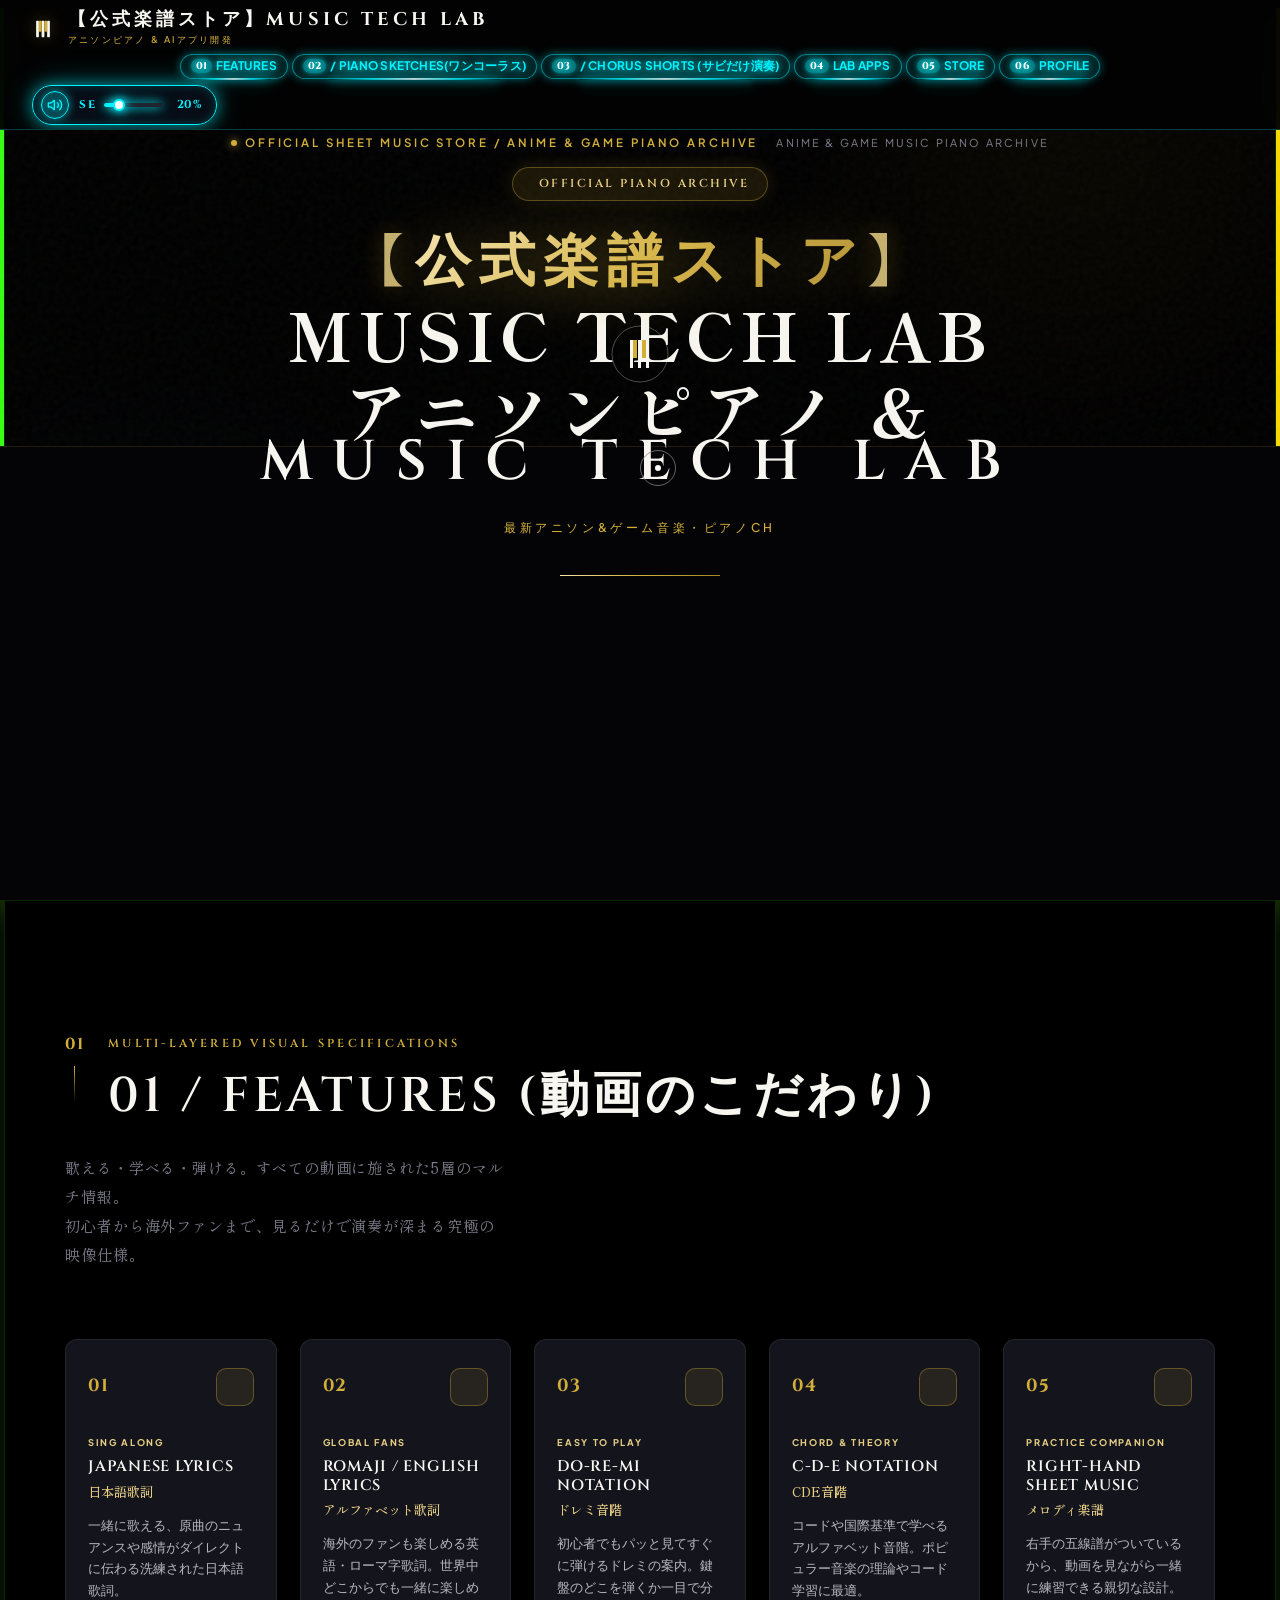
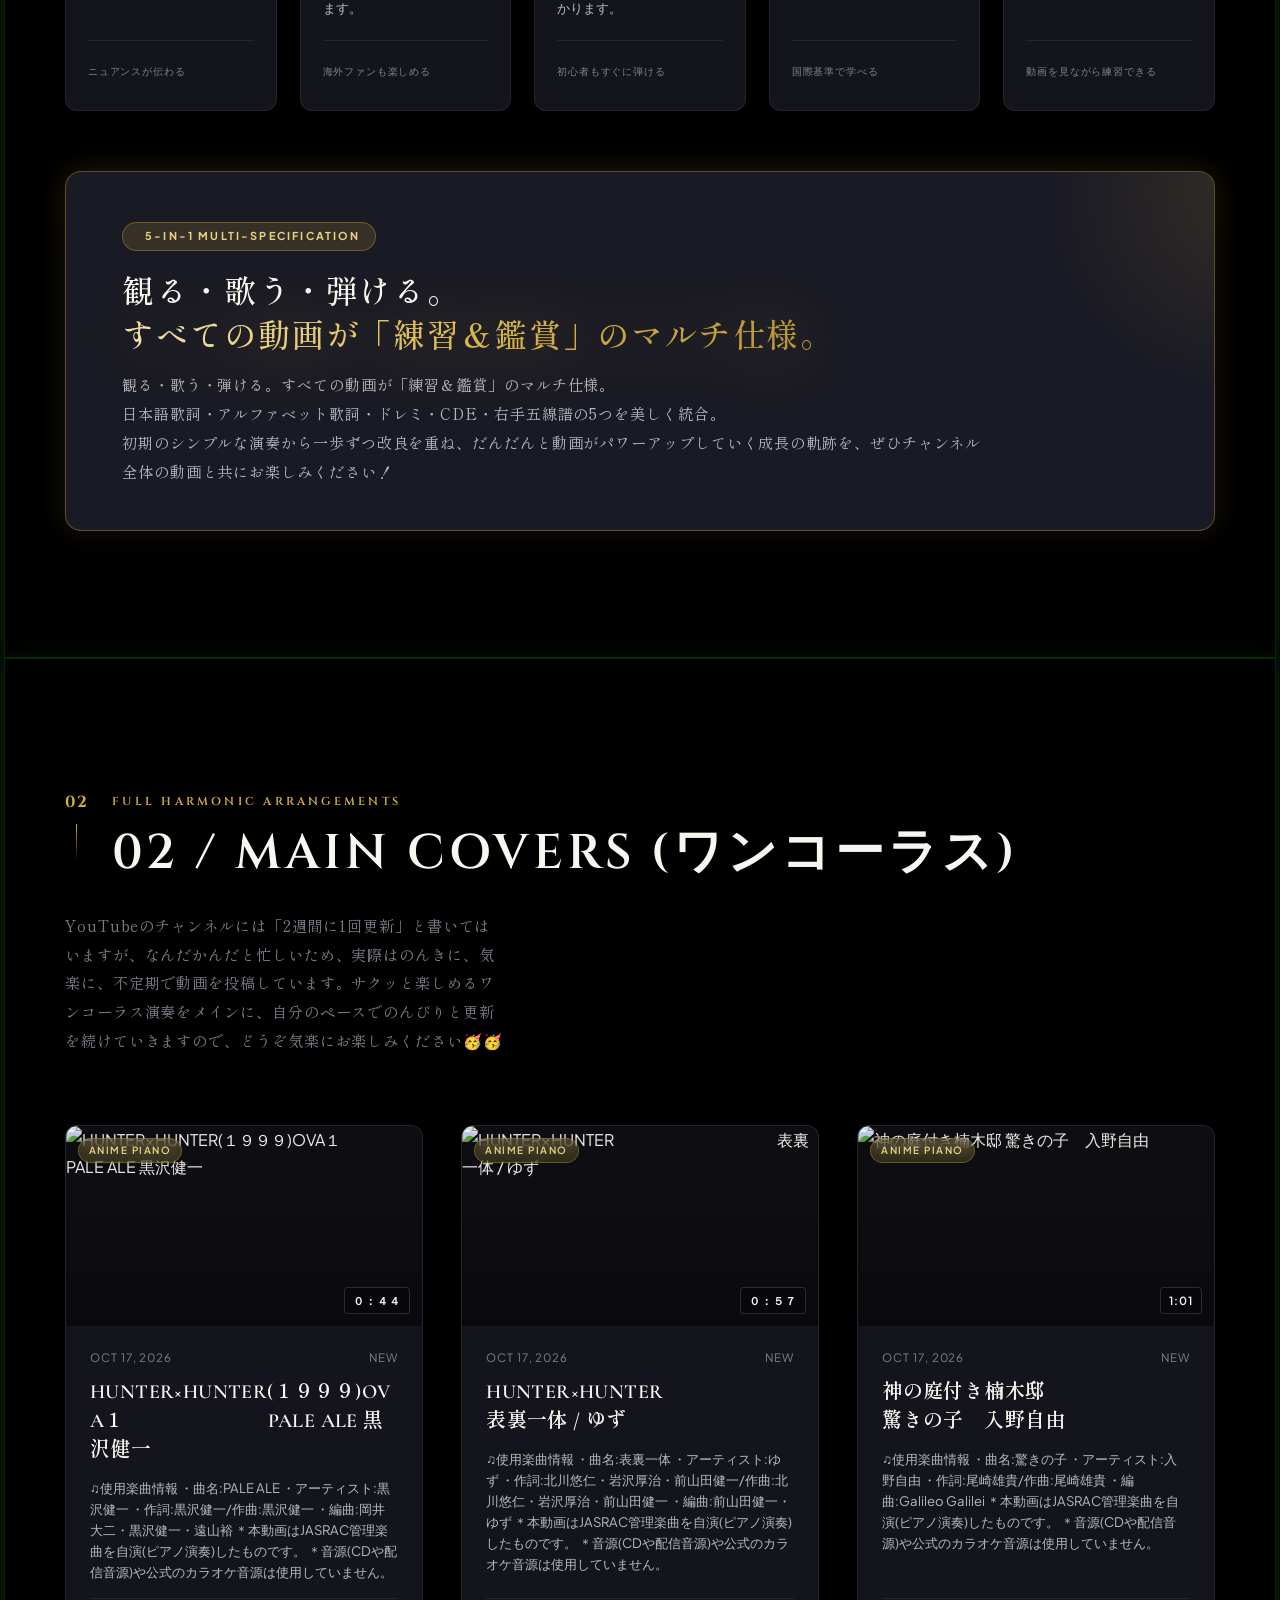
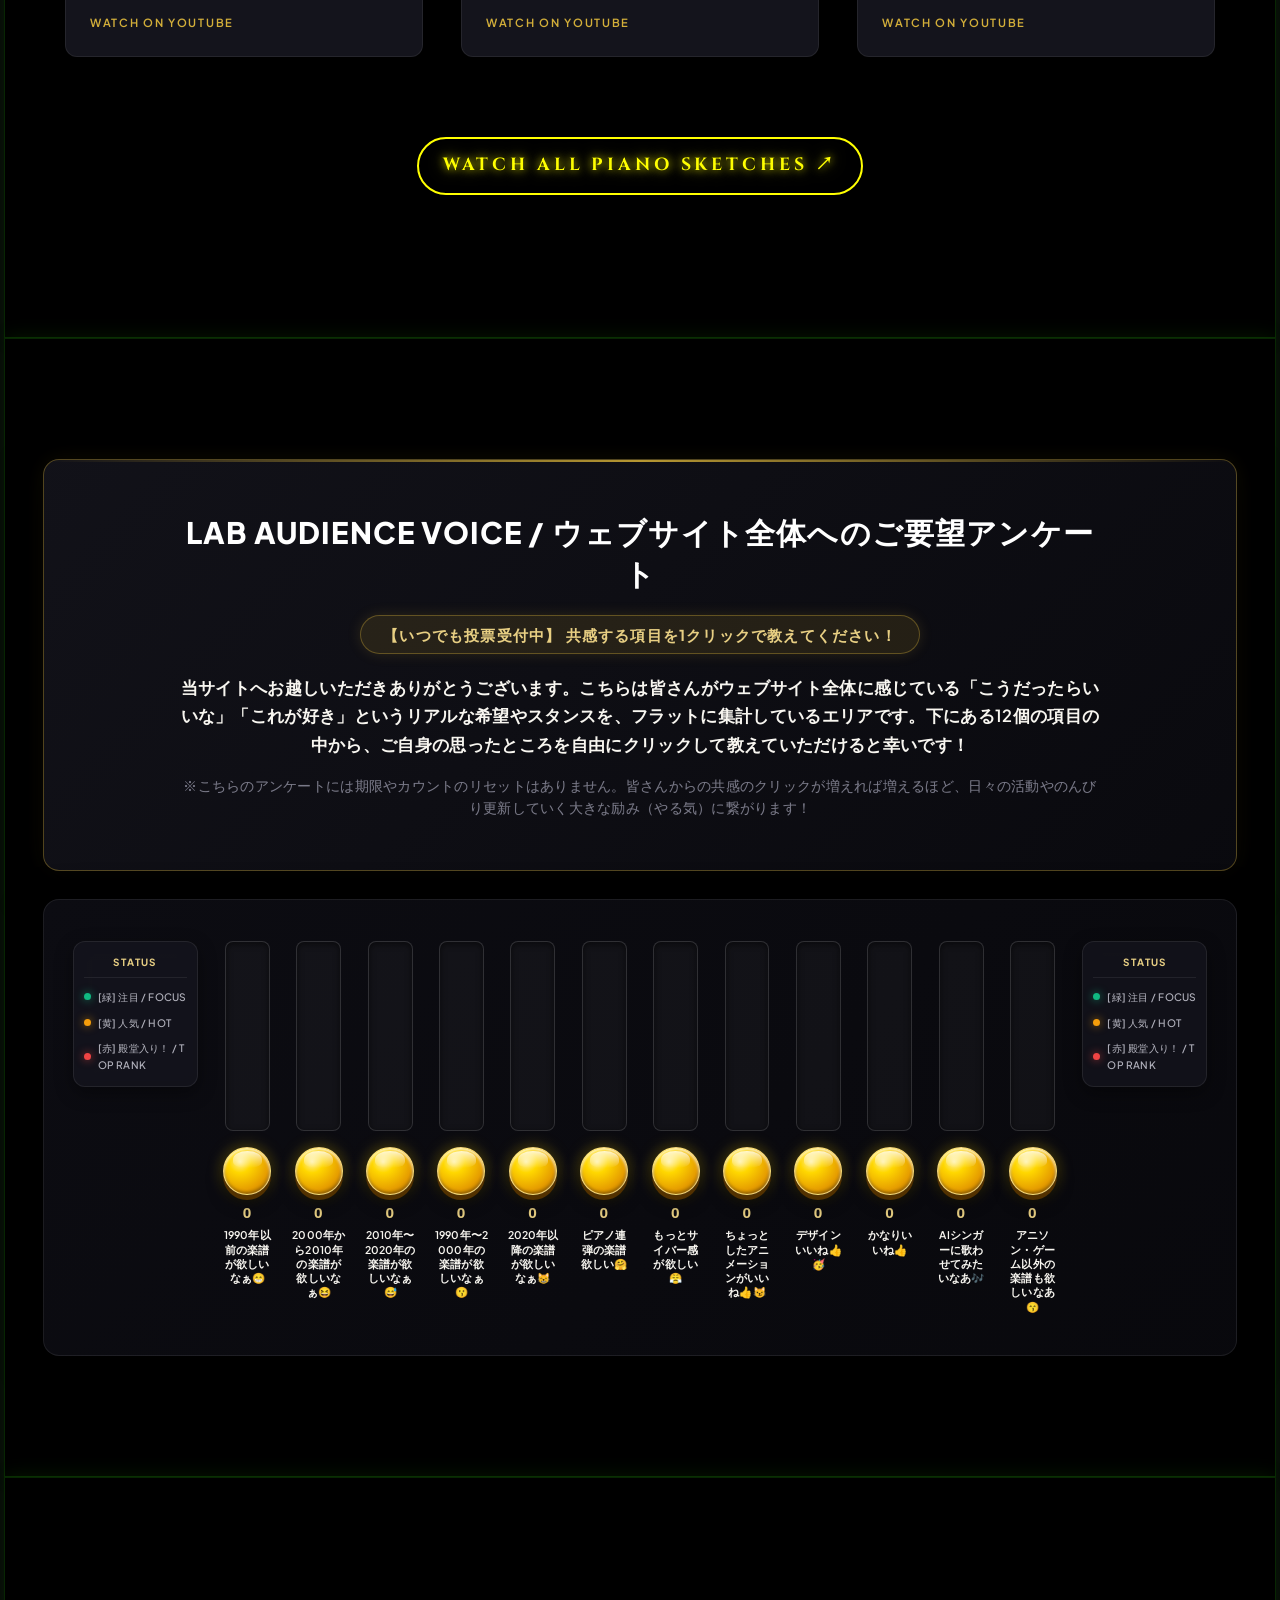
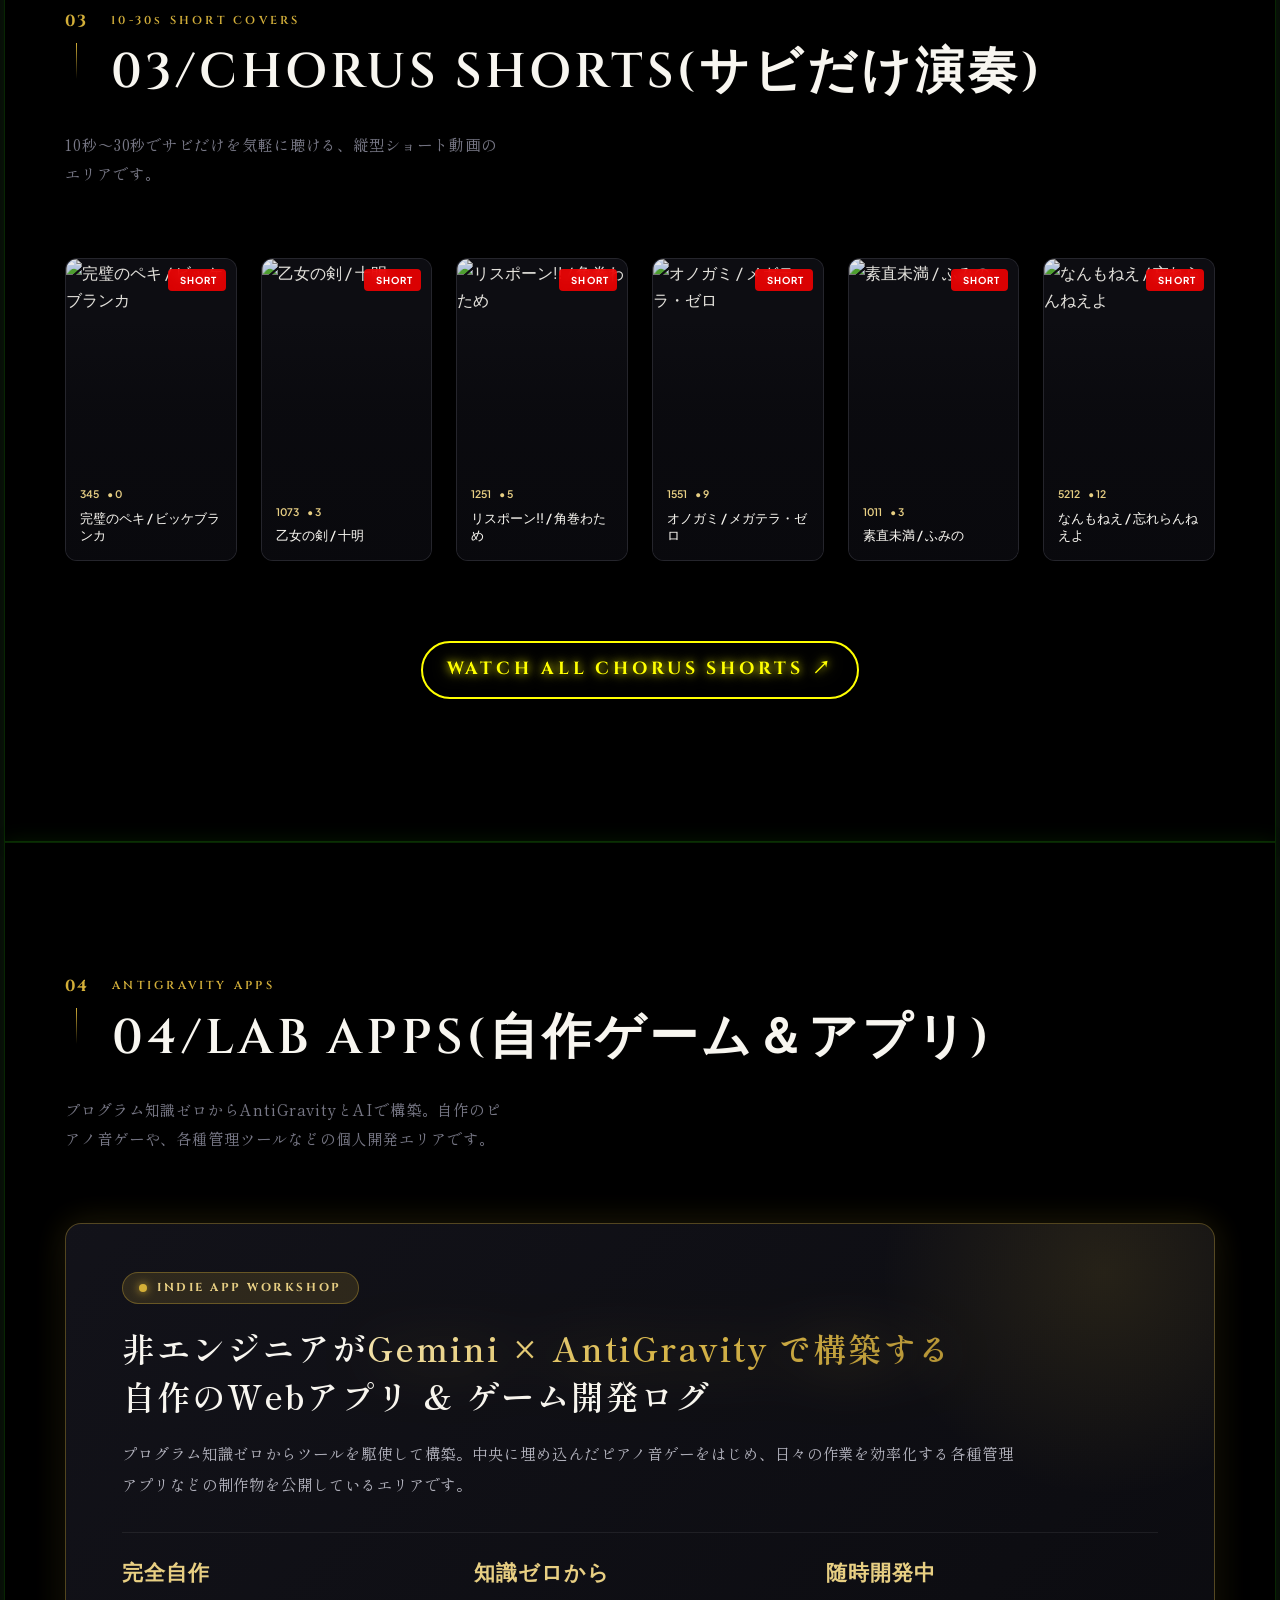
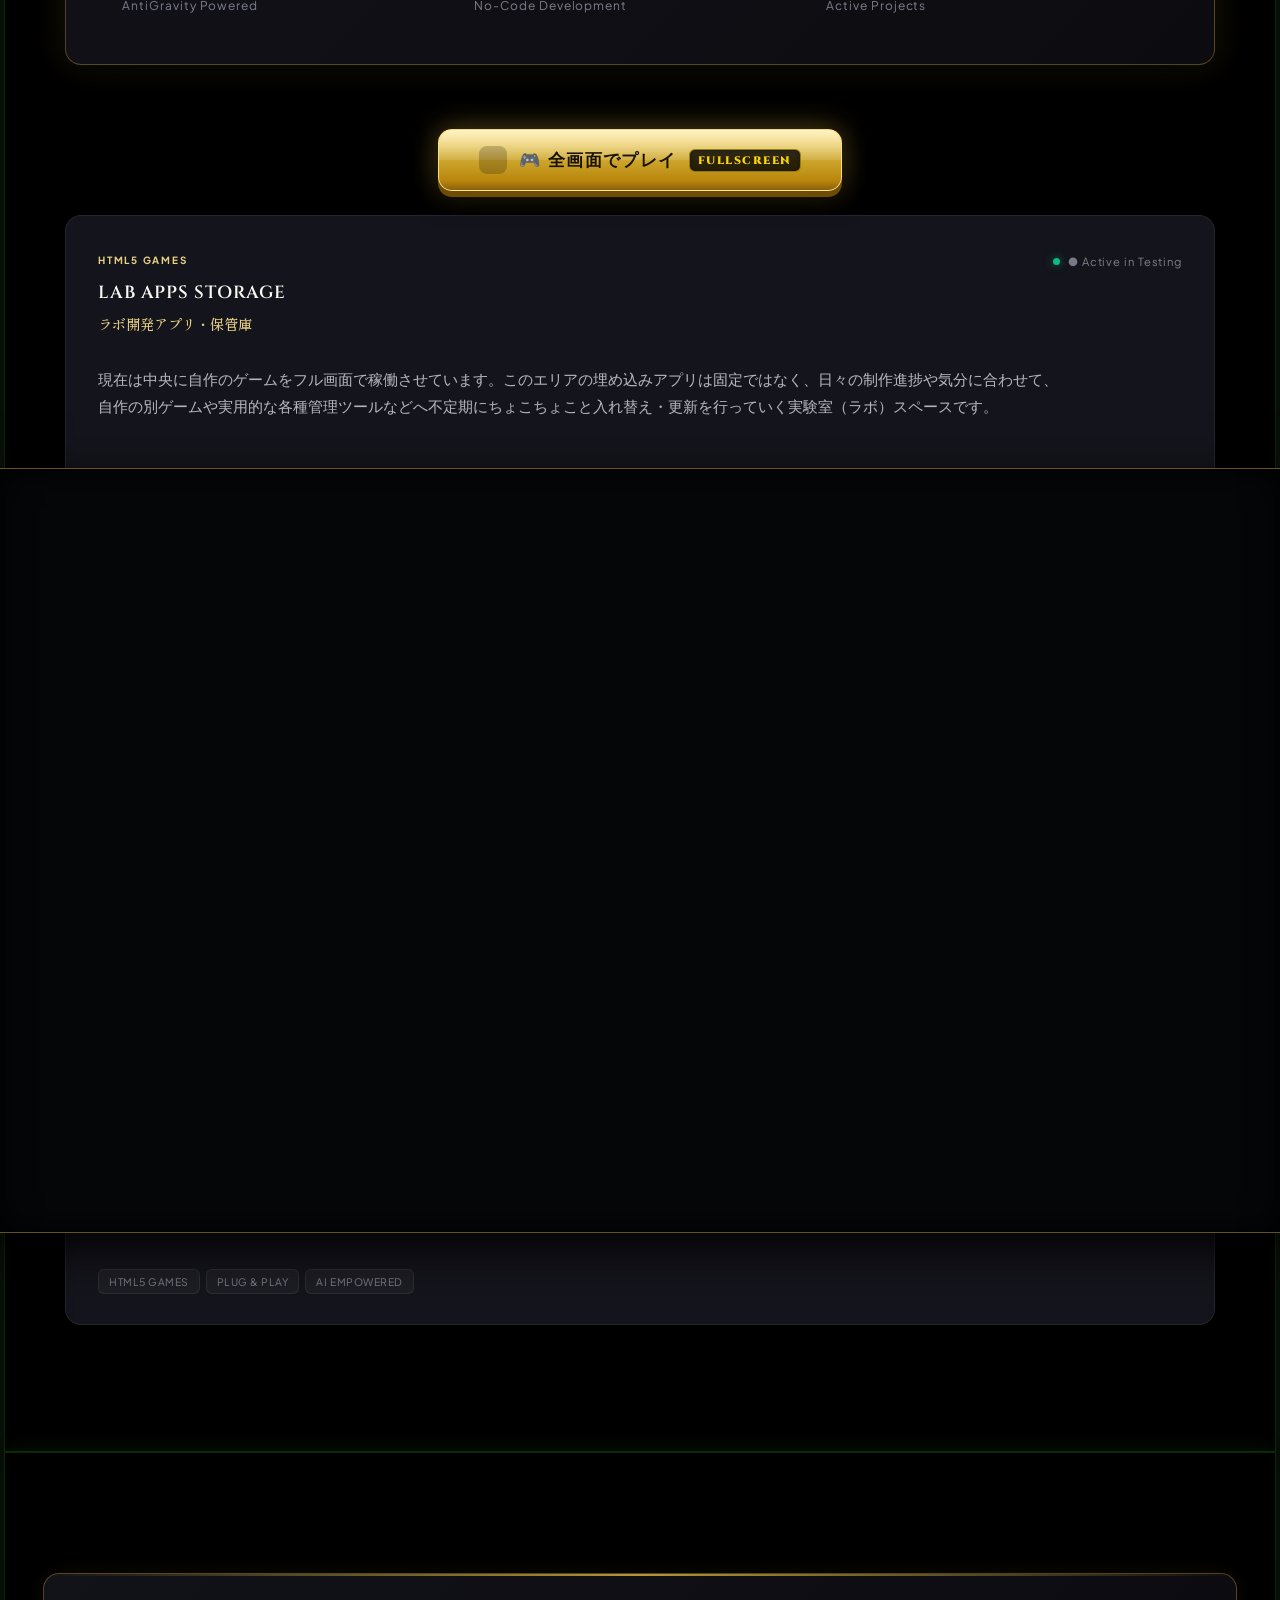
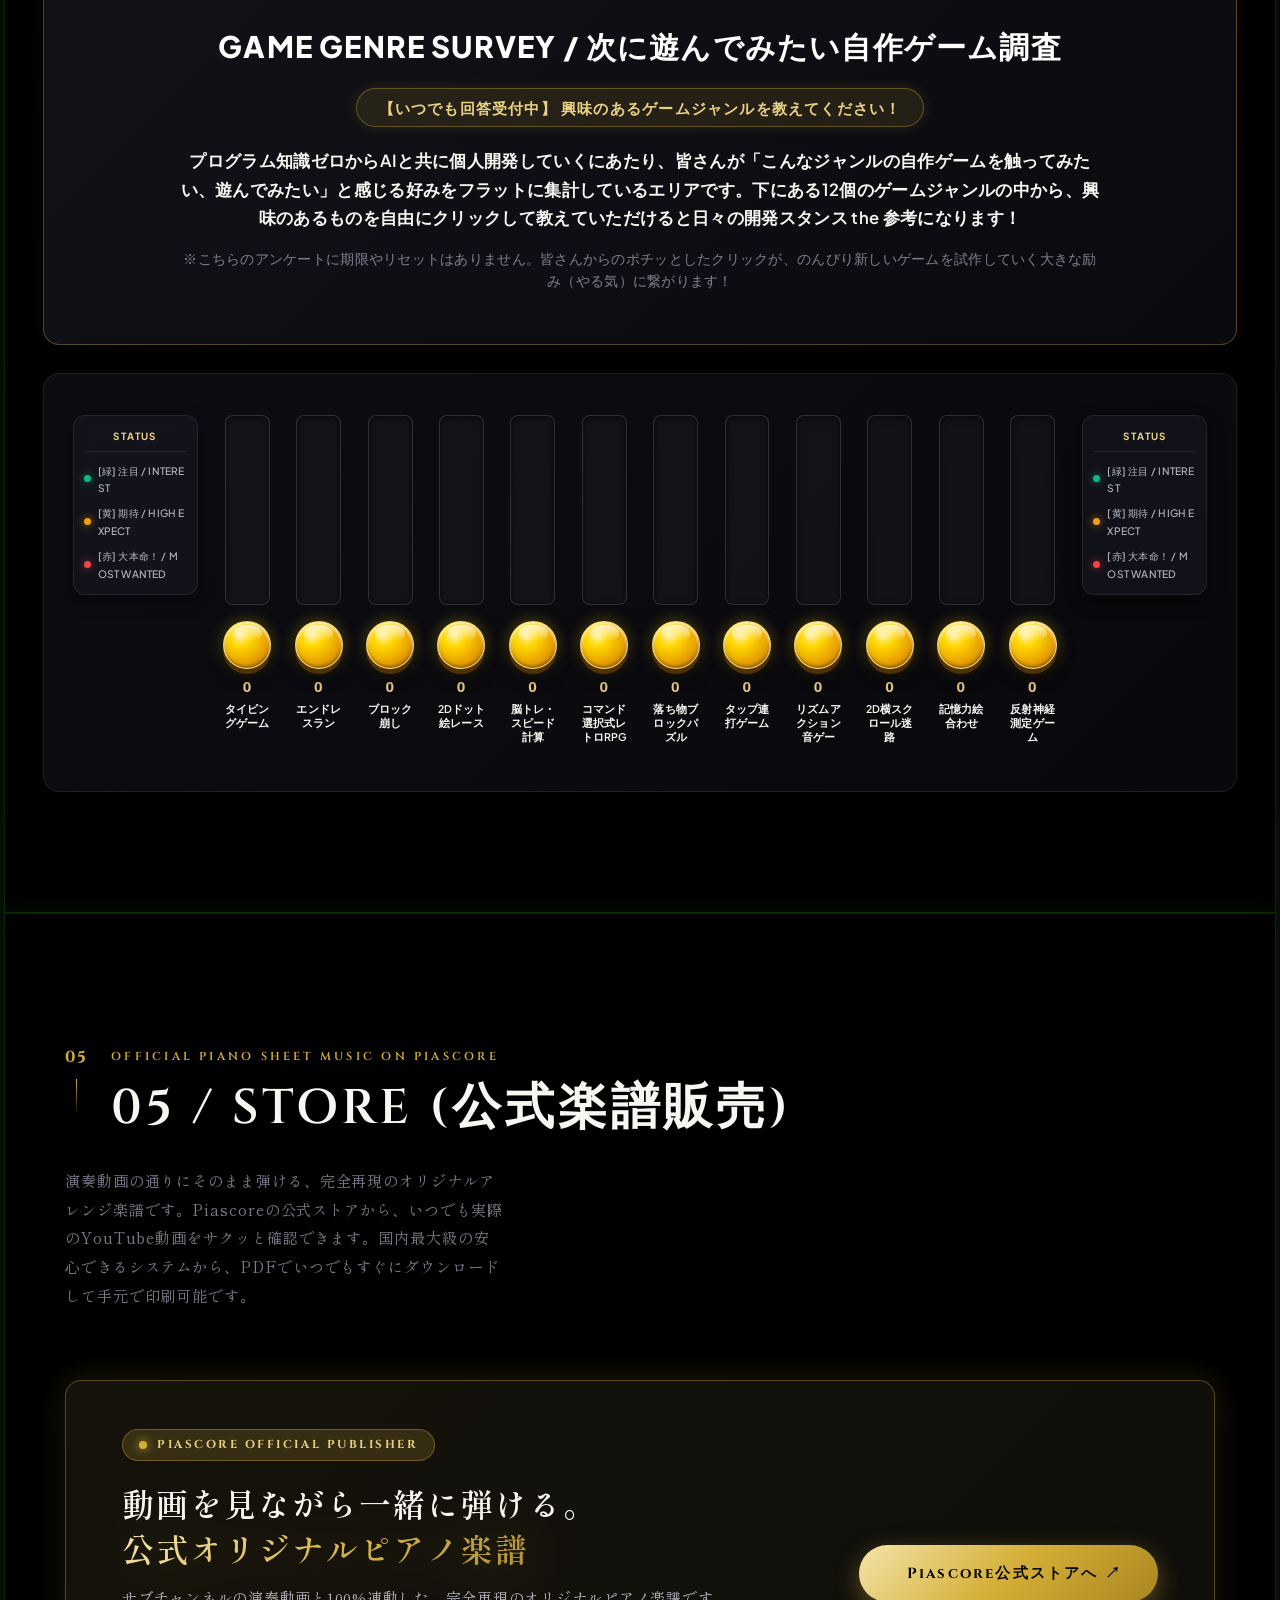
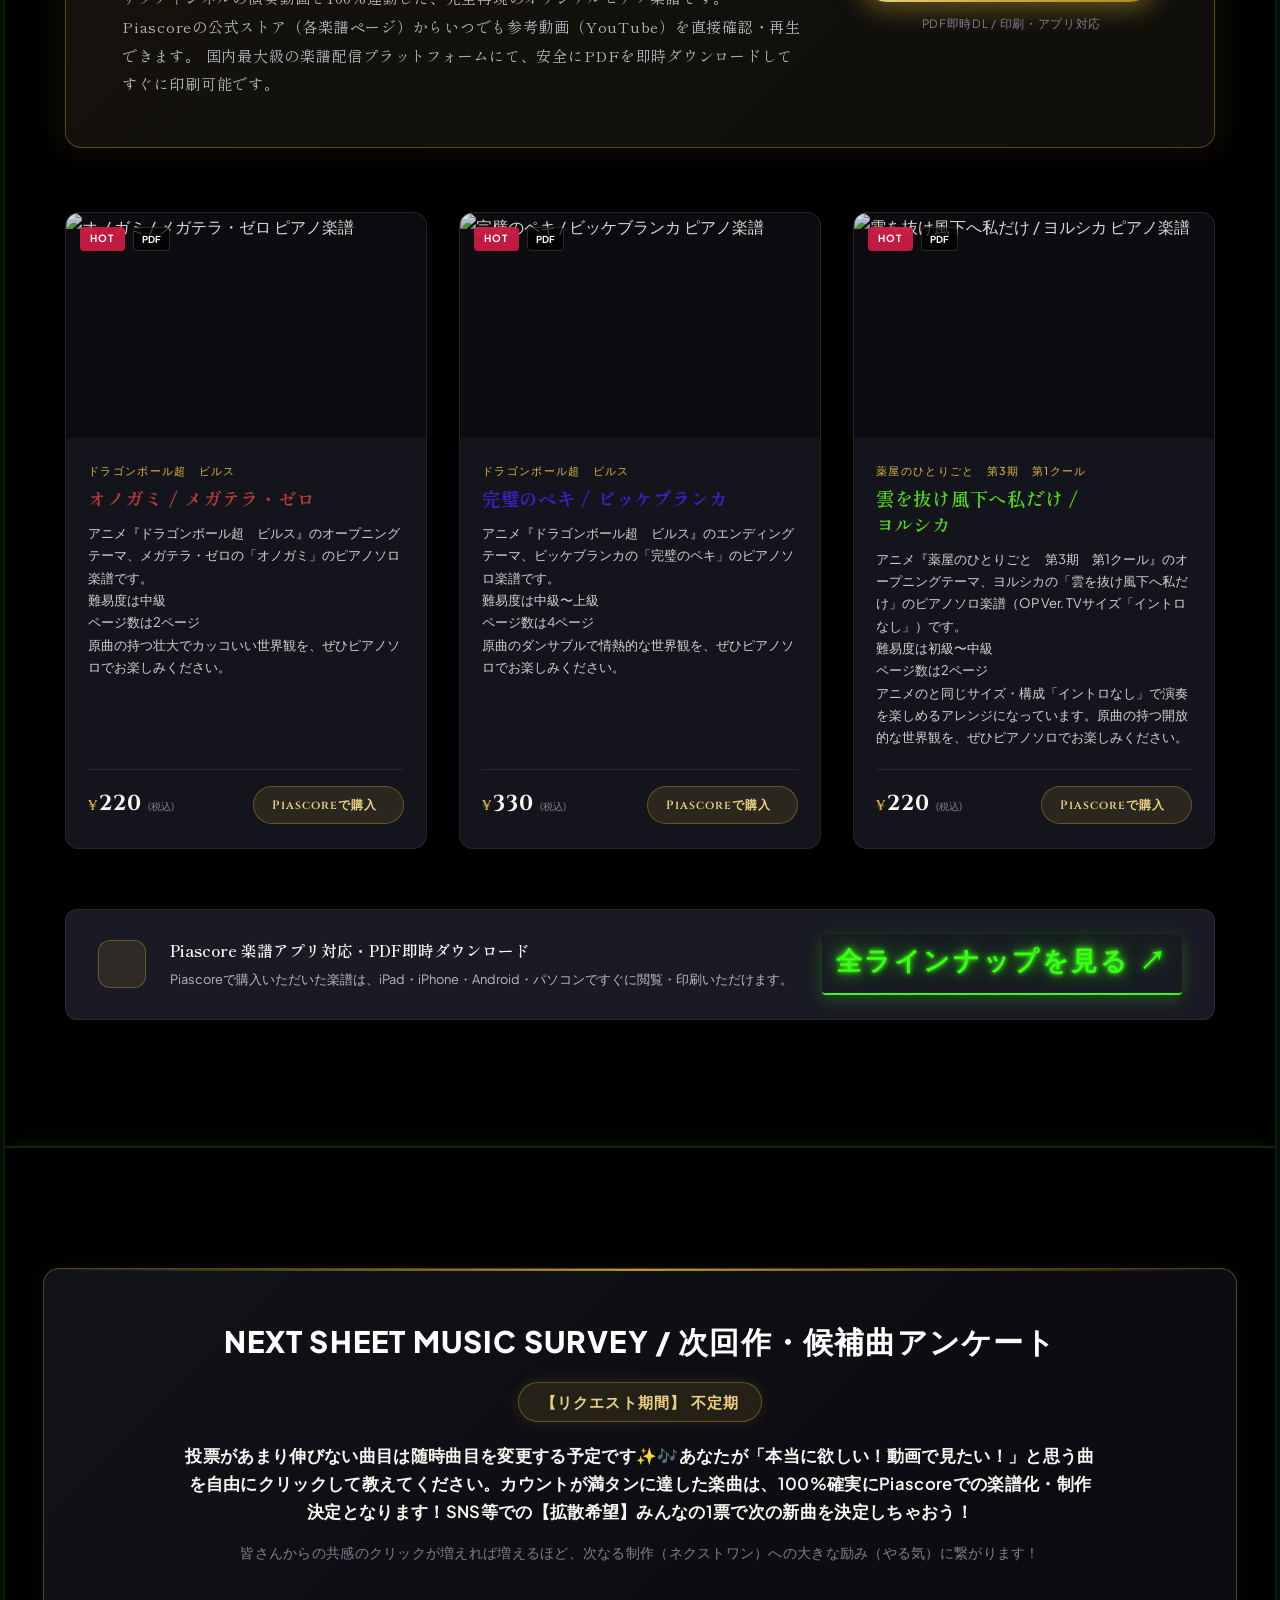
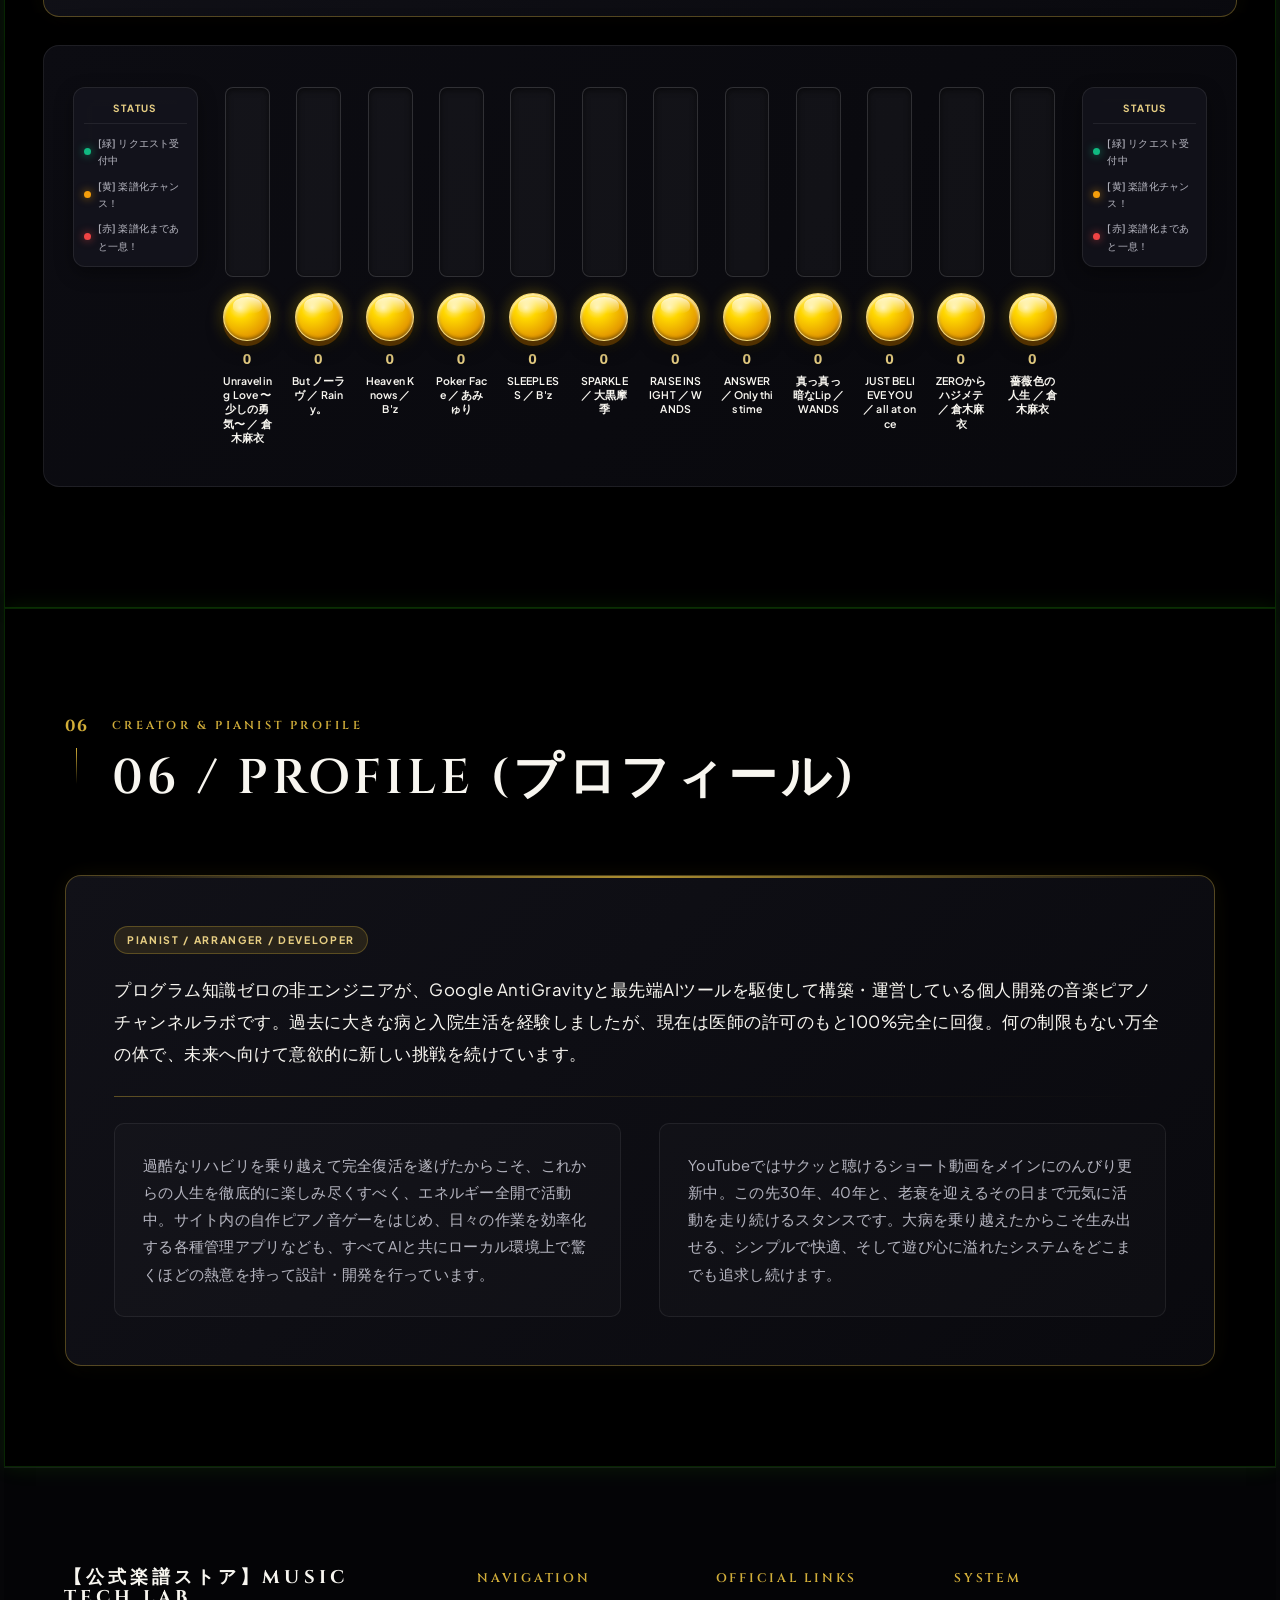
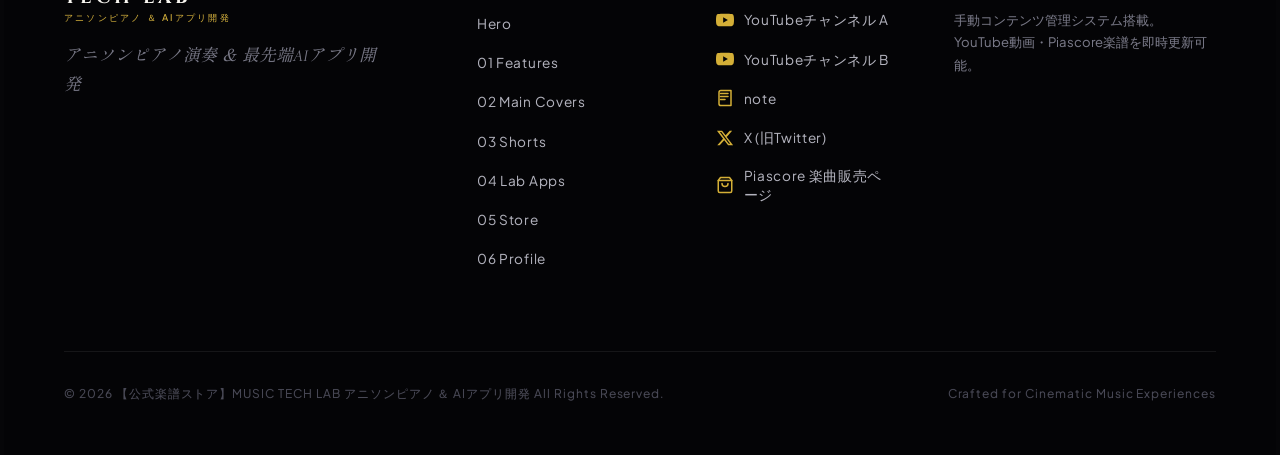
==== admin.html @ 822d2e7e "Deploy Music Tech Lab to GitHub Pages" ====
<!DOCTYPE html>
<html lang="ja">
<head>
  <meta charset="UTF-8">
  <meta name="viewport" content="width=device-width, initial-scale=1.0">
  <title>MUSIC TECH LAB - 管理コントロールパネル (ADMIN)</title>
  <script>
    (function() {
      try {
        var proto = window.location.protocol;
        var hn = (window.location.hostname || '').toLowerCase();
        var isLocalWinPC = (
          proto === 'file:' ||
          hn === 'localhost' ||
          hn === '127.0.0.1' ||
          hn === '::1' ||
          hn === '[::1]' ||
          hn === ''
        );
        if (!isLocalWinPC) {
          document.documentElement.innerHTML = '';
          window.location.replace('./index.html');
        }
      } catch (e) {}
    })();
  </script>
  <link rel="preconnect" href="https://fonts.googleapis.com">
  <link rel="preconnect" href="https://fonts.gstatic.com" crossorigin>
  <link href="https://fonts.googleapis.com/css2?family=Cinzel:wght@500;600;700&family=Plus+Jakarta+Sans:wght@400;500;600;700&family=Shippori+Mincho:wght@500;700&display=swap" rel="stylesheet">
  <script src="https://unpkg.com/lucide@latest"></script>
  <style>
    :root {
      --bg-deep: #060608;
      --bg-surface: #0e0e14;
      --bg-card: #14141e;
      --bg-card-hover: #1a1a28;
      --gold-primary: #d4af37;
      --gold-light: #f5e3a9;
      --gold-glow: rgba(212, 175, 55, 0.25);
      --gold-gradient: linear-gradient(135deg, #f5e3a9 0%, #d4af37 50%, #aa8620 100%);
      --text-ivory: #f8f6f0;
      --text-subtle: #a6a6b8;
      --text-muted: #6e6e80;
      --border-subtle: rgba(255, 255, 255, 0.08);
      --border-gold: rgba(212, 175, 55, 0.35);
      --font-serif: 'Cinzel', serif;
      --font-sans: 'Plus Jakarta Sans', sans-serif;
      --font-mincho: 'Shippori Mincho', serif;
    }

    * { box-sizing: border-box; margin: 0; padding: 0; }

    body {
      background-color: var(--bg-deep);
      color: var(--text-ivory);
      font-family: var(--font-sans);
      min-height: 100vh;
      line-height: 1.6;
      background-image: 
        radial-gradient(circle at 10% 10%, rgba(212, 175, 55, 0.05) 0%, transparent 40%),
        radial-gradient(circle at 90% 90%, rgba(30, 41, 59, 0.2) 0%, transparent 50%);
    }

    /* --------------------------------------------------------------------------
       AUTH SCREEN (PASSWORD GATE)
       -------------------------------------------------------------------------- */
    .auth-overlay {
      position: fixed;
      inset: 0;
      background: rgba(6, 6, 8, 0.96);
      backdrop-filter: blur(25px);
      display: flex;
      align-items: center;
      justify-content: center;
      z-index: 99999;
      padding: 20px;
      transition: opacity 0.4s ease, visibility 0.4s ease;
    }

    .auth-overlay.is-hidden {
      opacity: 0;
      visibility: hidden;
      pointer-events: none;
    }

    .auth-card {
      width: 100%;
      max-width: 440px;
      background: var(--bg-surface);
      border: 1px solid var(--border-gold);
      border-radius: 16px;
      padding: 40px 32px;
      text-align: center;
      box-shadow: 0 20px 50px rgba(0, 0, 0, 0.8), 0 0 30px var(--gold-glow);
    }

    .auth-monogram {
      width: 56px;
      height: 56px;
      margin: 0 auto 20px;
      border-radius: 50%;
      background: rgba(212, 175, 55, 0.12);
      border: 1px solid var(--border-gold);
      display: flex;
      align-items: center;
      justify-content: center;
      color: var(--gold-light);
    }

    .auth-title {
      font-family: var(--font-serif);
      font-size: 1.3rem;
      letter-spacing: 0.12em;
      color: var(--gold-light);
      margin-bottom: 6px;
    }

    .auth-subtitle {
      font-size: 0.8rem;
      color: var(--text-muted);
      margin-bottom: 28px;
    }

    .auth-form {
      display: flex;
      flex-direction: column;
      gap: 16px;
    }

    .auth-input-group {
      position: relative;
    }

    .auth-input {
      width: 100%;
      padding: 14px 18px;
      background: rgba(255, 255, 255, 0.04);
      border: 1px solid var(--border-subtle);
      border-radius: 10px;
      color: var(--text-ivory);
      font-size: 1rem;
      text-align: center;
      letter-spacing: 0.25em;
      outline: none;
      transition: border-color 0.3s ease, box-shadow 0.3s ease;
    }

    .auth-input:focus {
      border-color: var(--gold-primary);
      box-shadow: 0 0 15px var(--gold-glow);
    }

    .auth-btn {
      padding: 14px;
      background: var(--gold-gradient);
      border: none;
      border-radius: 10px;
      color: #060608;
      font-family: var(--font-serif);
      font-size: 0.9rem;
      font-weight: 700;
      letter-spacing: 0.15em;
      cursor: pointer;
      transition: transform 0.2s ease, box-shadow 0.2s ease;
    }

    .auth-btn:hover {
      transform: translateY(-2px);
      box-shadow: 0 8px 24px rgba(212, 175, 55, 0.4);
    }

    .auth-hint {
      font-size: 0.75rem;
      color: var(--gold-primary);
      opacity: 0.8;
      margin-top: 14px;
    }

    .auth-error {
      font-size: 0.8rem;
      color: #ff5e5e;
      margin-top: 8px;
      display: none;
    }

    /* --------------------------------------------------------------------------
       ADMIN DASHBOARD LAYOUT
       -------------------------------------------------------------------------- */
    .admin-container {
      max-width: 1200px;
      margin: 0 auto;
      padding: 32px 24px 140px;
    }

    .admin-header {
      display: flex;
      justify-content: space-between;
      align-items: center;
      padding-bottom: 24px;
      margin-bottom: 32px;
      border-bottom: 1px solid var(--border-subtle);
      flex-wrap: wrap;
      gap: 16px;
    }

    .brand-wrap {
      display: flex;
      align-items: center;
      gap: 14px;
    }

    .brand-icon {
      width: 44px;
      height: 44px;
      border-radius: 10px;
      background: rgba(212, 175, 55, 0.12);
      border: 1px solid var(--border-gold);
      display: flex;
      align-items: center;
      justify-content: center;
      color: var(--gold-light);
    }

    .brand-title {
      font-family: var(--font-serif);
      font-size: 1.25rem;
      color: var(--gold-light);
      letter-spacing: 0.1em;
    }

    .brand-tag {
      font-size: 0.72rem;
      color: var(--text-muted);
      letter-spacing: 0.15em;
    }

    .header-btns {
      display: flex;
      align-items: center;
      gap: 12px;
    }

    .btn-secondary {
      display: inline-flex;
      align-items: center;
      gap: 8px;
      padding: 10px 18px;
      border-radius: 8px;
      background: rgba(255, 255, 255, 0.05);
      border: 1px solid var(--border-subtle);
      color: var(--text-ivory);
      font-size: 0.82rem;
      text-decoration: none;
      cursor: pointer;
      transition: all 0.2s ease;
    }

    .btn-secondary:hover {
      background: rgba(255, 255, 255, 0.1);
      border-color: var(--border-gold);
    }

    /* Tabs */
    .admin-tabs {
      display: flex;
      gap: 12px;
      margin-bottom: 28px;
      border-bottom: 1px solid var(--border-subtle);
      padding-bottom: 12px;
      overflow-x: auto;
    }

    .tab-btn {
      padding: 10px 20px;
      background: transparent;
      border: 1px solid transparent;
      border-radius: 8px;
      color: var(--text-subtle);
      font-size: 0.88rem;
      font-weight: 600;
      cursor: pointer;
      transition: all 0.2s ease;
      white-space: nowrap;
      display: flex;
      align-items: center;
      gap: 8px;
    }

    .tab-btn:hover {
      color: var(--text-ivory);
      background: rgba(255, 255, 255, 0.04);
    }

    .tab-btn.is-active {
      color: #060608;
      background: var(--gold-gradient);
      font-weight: 700;
    }

    /* Tab Panels */
    .tab-panel {
      display: none;
    }

    .tab-panel.is-active {
      display: block;
    }

    /* Section Boxes */
    .section-card {
      background: var(--bg-surface);
      border: 1px solid var(--border-subtle);
      border-radius: 14px;
      padding: 28px;
      margin-bottom: 24px;
    }

    .section-card-header {
      display: flex;
      justify-content: space-between;
      align-items: center;
      margin-bottom: 20px;
      padding-bottom: 14px;
      border-bottom: 1px solid rgba(255, 255, 255, 0.05);
      flex-wrap: wrap;
      gap: 12px;
    }

    .card-title-group {
      display: flex;
      align-items: center;
      gap: 10px;
    }

    .card-icon {
      color: var(--gold-primary);
    }

    .card-title {
      font-size: 1.1rem;
      color: var(--text-ivory);
      font-weight: 600;
    }

    .card-desc {
      font-size: 0.82rem;
      color: var(--text-muted);
      margin-top: 4px;
    }

    /* Add Form Box */
    .add-form-box {
      background: rgba(20, 20, 30, 0.6);
      border: 1px dashed var(--border-gold);
      border-radius: 12px;
      padding: 22px;
      margin-bottom: 28px;
    }

    .form-grid {
      display: grid;
      grid-template-columns: repeat(auto-fit, minmax(240px, 1fr));
      gap: 16px;
      margin-bottom: 16px;
    }

    .form-group {
      display: flex;
      flex-direction: column;
      gap: 6px;
    }

    .form-group.full-width {
      grid-column: 1 / -1;
    }

    .form-label {
      font-size: 0.78rem;
      color: var(--gold-primary);
      font-weight: 600;
      letter-spacing: 0.05em;
    }

    .form-input, .form-textarea {
      padding: 10px 14px;
      background: rgba(0, 0, 0, 0.4);
      border: 1px solid var(--border-subtle);
      border-radius: 8px;
      color: var(--text-ivory);
      font-family: inherit;
      font-size: 0.88rem;
      outline: none;
      transition: border-color 0.2s ease;
    }

    .form-input:focus, .form-textarea:focus {
      border-color: var(--gold-primary);
    }

    .btn-add {
      display: inline-flex;
      align-items: center;
      gap: 8px;
      padding: 10px 20px;
      background: rgba(212, 175, 55, 0.15);
      border: 1px solid var(--border-gold);
      border-radius: 8px;
      color: var(--gold-light);
      font-size: 0.85rem;
      font-weight: 600;
      cursor: pointer;
      transition: all 0.2s ease;
    }

    .btn-add:hover {
      background: var(--gold-gradient);
      color: #060608;
      border-color: transparent;
    }

    .form-actions {
      display: flex;
      align-items: center;
      gap: 12px;
      flex-wrap: wrap;
    }

    .insert-pos-box {
      display: inline-flex;
      align-items: center;
      gap: 6px;
      font-size: 0.85rem;
      color: var(--gold-light);
      background: rgba(212, 175, 55, 0.08);
      border: 1px solid var(--border-gold);
      padding: 7px 14px;
      border-radius: 8px;
    }

    .insert-pos-input {
      width: 60px;
      padding: 5px 6px;
      text-align: center;
      border-radius: 6px;
      background: rgba(0, 0, 0, 0.4);
      border: 1px solid var(--border-gold);
      color: var(--text-ivory);
      font-family: inherit;
      font-size: 0.88rem;
      font-weight: 700;
      outline: none;
      transition: border-color 0.2s ease;
    }

    .insert-pos-input:focus {
      border-color: var(--gold-primary);
      box-shadow: 0 0 8px var(--gold-glow);
    }

    /* List Items (Cards) */
    .items-list {
      display: flex;
      flex-direction: column;
      gap: 14px;
    }

    .item-row {
      display: flex;
      align-items: center;
      gap: 18px;
      padding: 16px 20px;
      background: var(--bg-card);
      border: 1px solid var(--border-subtle);
      border-radius: 10px;
      transition: all 0.2s ease;
    }

    .item-row:hover {
      border-color: rgba(212, 175, 55, 0.3);
      background: var(--bg-card-hover);
    }

    .item-thumb {
      width: 100px;
      height: 56px;
      border-radius: 6px;
      object-fit: cover;
      background: #000;
      flex-shrink: 0;
    }

    .item-thumb.shorts-thumb {
      width: 48px;
      height: 72px;
    }

    .item-info {
      flex: 1;
      min-width: 0;
    }

    .item-badge {
      display: inline-block;
      font-size: 0.65rem;
      padding: 2px 8px;
      border-radius: 4px;
      background: rgba(212, 175, 55, 0.15);
      color: var(--gold-light);
      margin-bottom: 4px;
    }

    .item-title {
      font-size: 0.95rem;
      font-weight: 600;
      color: var(--text-ivory);
      white-space: nowrap;
      overflow: hidden;
      text-overflow: ellipsis;
    }

    .item-meta {
      font-size: 0.75rem;
      color: var(--text-muted);
      margin-top: 2px;
      display: flex;
      gap: 12px;
    }

    .item-actions {
      display: flex;
      align-items: center;
      gap: 8px;
    }

    .btn-delete {
      width: 34px;
      height: 34px;
      border-radius: 6px;
      background: rgba(255, 80, 80, 0.1);
      border: 1px solid rgba(255, 80, 80, 0.2);
      color: #ff6b6b;
      display: flex;
      align-items: center;
      justify-content: center;
      cursor: pointer;
      transition: all 0.2s ease;
    }

    .btn-delete:hover {
      background: #ff4d4d;
      color: #fff;
    }

    /* --------------------------------------------------------------------------
       STICKY BOTTOM SAVE BAR
       -------------------------------------------------------------------------- */
    .save-bar {
      position: fixed;
      bottom: 0;
      left: 0;
      width: 100%;
      background: rgba(10, 10, 16, 0.92);
      backdrop-filter: blur(20px);
      -webkit-backdrop-filter: blur(20px);
      border-top: 1px solid var(--border-gold);
      padding: 16px 24px;
      display: flex;
      justify-content: space-between;
      align-items: center;
      z-index: 1000;
      box-shadow: 0 -10px 30px rgba(0, 0, 0, 0.7);
    }

    .save-bar-inner {
      max-width: 1200px;
      margin: 0 auto;
      width: 100%;
      display: flex;
      justify-content: space-between;
      align-items: center;
      flex-wrap: wrap;
      gap: 16px;
    }

    .save-status-text {
      font-size: 0.85rem;
      color: var(--text-subtle);
      display: flex;
      align-items: center;
      gap: 8px;
    }

    .status-dot {
      width: 8px;
      height: 8px;
      border-radius: 50%;
      background: #41c9b4;
      box-shadow: 0 0 8px #41c9b4;
    }

    .save-actions {
      display: flex;
      align-items: center;
      gap: 12px;
    }

    .btn-reset {
      padding: 12px 20px;
      background: rgba(255, 255, 255, 0.05);
      border: 1px solid var(--border-subtle);
      border-radius: 8px;
      color: var(--text-subtle);
      font-size: 0.85rem;
      cursor: pointer;
      transition: all 0.2s ease;
    }

    .btn-reset:hover {
      color: var(--text-ivory);
      border-color: rgba(255, 255, 255, 0.2);
    }

    .btn-save-main {
      display: inline-flex;
      align-items: center;
      gap: 10px;
      padding: 12px 32px;
      background: var(--gold-gradient);
      border: none;
      border-radius: 8px;
      color: #060608;
      font-family: var(--font-serif);
      font-size: 0.95rem;
      font-weight: 700;
      letter-spacing: 0.12em;
      cursor: pointer;
      box-shadow: 0 4px 20px rgba(212, 175, 55, 0.35);
      transition: all 0.2s ease;
    }

    .btn-save-main:hover {
      transform: translateY(-2px);
      box-shadow: 0 8px 30px rgba(212, 175, 55, 0.5);
    }

    /* Toast */
    .toast {
      position: fixed;
      top: 24px;
      right: 24px;
      background: #14141e;
      border: 1px solid var(--gold-primary);
      border-radius: 8px;
      padding: 14px 24px;
      color: var(--text-ivory);
      font-size: 0.88rem;
      box-shadow: 0 10px 30px rgba(0, 0, 0, 0.7);
      transform: translateY(-50px);
      opacity: 0;
      transition: all 0.3s ease;
      z-index: 100000;
      pointer-events: none;
      display: flex;
      align-items: center;
      gap: 10px;
    }

    .toast.is-active {
      transform: translateY(0);
      opacity: 1;
    }

    .toast-icon { color: var(--gold-primary); }

    /* --------------------------------------------------------------------------
       INLINE MAINTENANCE SWITCH (最下部バー・2つのボタンの間の隙間に横一列配置)
       -------------------------------------------------------------------------- */
    .save-actions {
      display: flex;
      align-items: center;
      gap: 14px;
      flex-wrap: wrap;
    }

    .maintenance-inline-toggle {
      display: inline-flex;
      align-items: center;
      gap: 10px;
      padding: 10px 18px;
      border-radius: 8px;
      background: rgba(212, 175, 55, 0.12);
      border: 1px solid var(--border-gold);
      color: var(--gold-light);
      font-family: inherit;
      font-size: 0.84rem;
      font-weight: 700;
      cursor: pointer;
      transition: all 0.22s ease;
      user-select: none;
      white-space: nowrap;
      box-shadow: 0 2px 12px rgba(0, 0, 0, 0.45);
    }

    .maintenance-inline-toggle:hover {
      background: rgba(212, 175, 55, 0.22);
      border-color: var(--gold-primary);
      transform: translateY(-1px);
    }

    .maintenance-inline-toggle.is-maintenance-on {
      background: linear-gradient(135deg, #ff5e5e 0%, #d63031 100%);
      border-color: #ff9494;
      color: #ffffff;
      box-shadow: 0 4px 18px rgba(255, 70, 70, 0.45);
    }

    .toggle-switch-track {
      width: 42px;
      height: 22px;
      background: rgba(255, 255, 255, 0.18);
      border-radius: 999px;
      position: relative;
      transition: background 0.25s ease;
      border: 1px solid rgba(255, 255, 255, 0.25);
      flex-shrink: 0;
    }

    .toggle-switch-thumb {
      width: 16px;
      height: 16px;
      background: var(--gold-light);
      border-radius: 50%;
      position: absolute;
      top: 2px;
      left: 3px;
      transition: transform 0.25s cubic-bezier(0.4, 0, 0.2, 1), background 0.25s ease;
      box-shadow: 0 2px 5px rgba(0, 0, 0, 0.5);
    }

    .maintenance-inline-toggle.is-maintenance-on .toggle-switch-track {
      background: rgba(0, 0, 0, 0.35);
      border-color: rgba(255, 255, 255, 0.55);
    }

    .maintenance-inline-toggle.is-maintenance-on .toggle-switch-thumb {
      transform: translateX(18px);
      background: #ffffff;
    }

    .maintenance-state-pill {
      display: inline-block;
      padding: 2px 8px;
      border-radius: 999px;
      font-size: 0.72rem;
      font-weight: 800;
      background: rgba(65, 201, 180, 0.18);
      color: #41c9b4;
      border: 1px solid rgba(65, 201, 180, 0.4);
    }

    .maintenance-inline-toggle.is-maintenance-on .maintenance-state-pill {
      background: rgba(0, 0, 0, 0.3);
      color: #ffffff;
      border-color: rgba(255, 255, 255, 0.5);
    }

    @media (max-width: 768px) {
      .item-row { flex-direction: column; align-items: flex-start; }
      .item-thumb { width: 100%; height: 160px; }
      .item-thumb.shorts-thumb { width: 100px; height: 150px; }
      .save-bar-inner { flex-direction: column; align-items: stretch; }
      .save-actions { justify-content: space-between; }
      .btn-save-main { width: 100%; justify-content: center; }
      .maintenance-inline-toggle { width: 100%; justify-content: center; white-space: normal; text-align: center; }
    }
  </style>
</head>
<body>

  <!-- --------------------------------------------------------------------------
       1. PASSWORD GATEWAY SCREEN
       -------------------------------------------------------------------------- -->
  <div class="auth-overlay" id="authOverlay">
    <div class="auth-card">
      <div class="auth-monogram">
        <i data-lucide="lock" style="width:28px;height:28px;"></i>
      </div>
      <h2 class="auth-title">MUSIC TECH LAB</h2>
      <p class="auth-subtitle">管理者認証（パスワードを入力してください）</p>

      <form class="auth-form" id="authForm">
        <div class="auth-input-group">
          <input 
            type="password" 
            id="authPassword" 
            class="auth-input" 
            placeholder="••••" 
            autocomplete="current-password"
            autofocus
            required
          />
        </div>
        <button type="submit" class="auth-btn">
          <span>管理画面に入る ↗</span>
        </button>
        <div class="auth-error" id="authError">パスワードが違います。もう一度入力してください。</div>
        <p class="auth-hint">※ 初期仮パスワード: <strong>1234</strong></p>
      </form>
    </div>
  </div>

  <!-- --------------------------------------------------------------------------
       2. ADMIN DASHBOARD WORKSPACE
       -------------------------------------------------------------------------- -->
  <div class="admin-container" id="adminContainer">
    <!-- Admin Header -->
    <header class="admin-header">
      <div class="brand-wrap">
        <div class="brand-icon">
          <i data-lucide="sliders" style="width:24px;height:24px;"></i>
        </div>
        <div>
          <h1 class="brand-title">MUSIC TECH LAB / ADMIN</h1>
          <p class="brand-tag">コンテンツ手動管理システム (NO-API MANUAL CONTROL)</p>
        </div>
      </div>

      <div class="header-btns">
        <a href="/" target="_blank" class="btn-secondary" title="別タブで表側サイトを開く">
          <i data-lucide="external-link" style="width:16px;height:16px;"></i>
          <span>表側サイトを開く</span>
        </a>
        <button type="button" class="btn-secondary" id="btnLogout" title="ログアウト">
          <i data-lucide="log-out" style="width:16px;height:16px;"></i>
          <span>ログアウト</span>
        </button>
      </div>
    </header>

    <!-- Navigation Tabs -->
    <nav class="admin-tabs">
      <button type="button" class="tab-btn is-active" data-tab="tab-channel-a">
        <i data-lucide="video" style="width:16px;height:16px;"></i>
        <span>02 ワンコーラス</span>
      </button>
      <button type="button" class="tab-btn" data-tab="tab-channel-b">
        <i data-lucide="smartphone" style="width:16px;height:16px;"></i>
        <span>03 ショート動画</span>
      </button>
      <button type="button" class="tab-btn" data-tab="tab-piascore">
        <i data-lucide="file-text" style="width:16px;height:16px;"></i>
        <span>05 Piascore楽譜</span>
      </button>
      <button type="button" class="tab-btn" data-tab="tab-sections">
        <i data-lucide="layout" style="width:16px;height:16px;"></i>
        <span>ヒーロー・01・04 テキスト管理</span>
      </button>
    </nav>

    <!-- ========================================================================
         TAB 1: YOUTUBE CHANNEL A (REGULAR 16:9 COVERS)
         ======================================================================== -->
    <div class="tab-panel is-active" id="tab-channel-a">
      <div class="section-card">
        <div class="section-card-header">
          <div>
            <div class="card-title-group">
              <i data-lucide="play-square" class="card-icon"></i>
              <h2 class="card-title">YouTube チャンネル A：最新動画の登録・編集</h2>
            </div>
            <p class="card-desc">02 MAIN COVERS セクションおよびシアターモーダルで再生されるメインの16:9横型動画です。</p>
          </div>
        </div>

        <!-- 02 MAIN COVERS Section Text Settings Form -->
        <div class="add-form-box" style="margin-bottom: 28px; background: rgba(26, 26, 38, 0.7);">
          <h3 style="font-size: 0.95rem; color: var(--gold-light); margin-bottom: 16px; display: flex; align-items: center; gap: 8px;">
            <i data-lucide="edit-3" style="width:18px;height:18px;"></i>
            02 MAIN COVERS セクション見出し・説明文のカスタマイズ
          </h3>
          <div class="form-grid">
            <div class="form-group">
              <label class="form-label">バッジテキスト</label>
              <input type="text" id="regSectionBadgeInput" class="form-input" placeholder="FULL HARMONIC ARRANGEMENTS">
            </div>
            <div class="form-group">
              <label class="form-label">セクション大見出し</label>
              <input type="text" id="regSectionTitleInput" class="form-input" placeholder="02 / MAIN COVERS (ワンコーラス)">
            </div>
            <div class="form-group full-width">
              <label class="form-label">YouTubeリンク先URL</label>
              <input type="url" id="regYoutubeUrlInput" class="form-input" placeholder="https://youtube.com" value="https://youtube.com">
            </div>
            <div class="form-group full-width">
              <label class="form-label">セクション説明文 / リード文</label>
              <textarea id="regSectionDescInput" class="form-textarea" rows="2" placeholder="じっくり聴かせる、原曲の魅力を凝縮したワンコーラス演奏。&#10;Melodic Depth & Dynamic Range — ピアノならではの豊かな響きを味わうメイン動画。"></textarea>
            </div>
          </div>
          <p style="font-size: 0.75rem; color: var(--gold-light); opacity: 0.85; margin-top: 6px;">
            ※ 画面下部の「サイトを更新する」ボタンを押すと、入力したテキストが表側の「02 MAIN COVERS」に即座に反映されます。
          </p>
        </div>

        <!-- Add New Regular Video Form -->
        <div class="add-form-box">
          <form id="formAddRegular">
            <div class="form-grid">
              <div class="form-group full-width">
                <label class="form-label">YouTube 動画 URL または 動画ID *</label>
                <input type="text" id="regUrl" class="form-input" placeholder="例: https://www.youtube.com/watch?v=M576WGiDBdQ または M576WGiDBdQ" required>
              </div>
              <div class="form-group full-width">
                <label class="form-label">動画タイトル / 曲名 *</label>
                <input type="text" id="regTitle" class="form-input" placeholder="例: 【推しの子】第2期OP「ファタール」- GEMN (Piano Solo Cover)" required>
              </div>
              <div class="form-group">
                <label class="form-label">カテゴリ / タグ</label>
                <input type="text" id="regCategory" class="form-input" placeholder="例: Anime Piano / Game Music" value="Anime Piano">
              </div>
              <div class="form-group">
                <label class="form-label">演奏時間</label>
                <input type="text" id="regDuration" class="form-input" placeholder="例: 1:45" value="1:45">
              </div>
              <div class="form-group full-width">
                <label class="form-label">カスタムサムネイル画像 URL（省略時はYouTube標準サムネイルを自動設定）</label>
                <input type="url" id="regThumb" class="form-input" placeholder="https://...">
              </div>
              <div class="form-group full-width">
                <label class="form-label">動画説明文</label>
                <textarea id="regDesc" class="form-textarea" rows="2" placeholder="曲のこだわりや解説を入力..."></textarea>
              </div>
            </div>
            <div class="form-actions">
              <div class="insert-pos-box">
                <span>追加する位置：</span>
                <input type="number" id="regInsertPos" class="insert-pos-input" min="1" value="1">
                <span>番目</span>
              </div>
              <button type="submit" class="btn-add">
                <i data-lucide="plus"></i>
                <span>動画をリストに追加する</span>
              </button>
            </div>
          </form>
        </div>

        <!-- Items List -->
        <div class="items-list" id="listRegular">
          <!-- Rendered by JS -->
        </div>
      </div>
    </div>

    <!-- ========================================================================
         TAB 2: YOUTUBE CHANNEL B (SHORTS 9:16)
         ======================================================================== -->
    <div class="tab-panel" id="tab-channel-b">
      <div class="section-card">
        <div class="section-card-header">
          <div>
            <div class="card-title-group">
              <i data-lucide="smartphone" class="card-icon"></i>
              <h2 class="card-title">YouTube チャンネル B：最新Shorts動画の登録・編集</h2>
            </div>
            <p class="card-desc">03 SHORTS セクションに並ぶ「サビだけ弾いてみた」縦型ショート動画です。</p>
          </div>
        </div>

        <!-- 03 SHORTS Section Text Settings Form -->
        <div class="add-form-box" style="margin-bottom: 28px; background: rgba(26, 26, 38, 0.7);">
          <h3 style="font-size: 0.95rem; color: var(--gold-light); margin-bottom: 16px; display: flex; align-items: center; gap: 8px;">
            <i data-lucide="edit-3" style="width:18px;height:18px;"></i>
            03 SHORTS セクション見出し・説明文のカスタマイズ
          </h3>
          <div class="form-grid">
            <div class="form-group">
              <label class="form-label">バッジテキスト</label>
              <input type="text" id="shtSectionBadgeInput" class="form-input" placeholder="CHORUS HIGHLIGHTS IN 60s">
            </div>
            <div class="form-group">
              <label class="form-label">セクション大見出し</label>
              <input type="text" id="shtSectionTitleInput" class="form-input" placeholder="03 / SHORTS (サビだけ弾いてみた)">
            </div>
            <div class="form-group full-width">
              <label class="form-label">YouTubeリンク先URL</label>
              <input type="url" id="shtYoutubeUrlInput" class="form-input" placeholder="https://youtube.com" value="https://youtube.com">
            </div>
            <div class="form-group full-width">
              <label class="form-label">セクション説明文 / リード文</label>
              <textarea id="shtSectionDescInput" class="form-textarea" rows="2" placeholder="サビの爆発力を1分に凝縮した、疾走感あるショート動画。&#10;Instant Climax & Finger Speed — スマホに最適化された縦長ショート演奏。"></textarea>
            </div>
          </div>
          <p style="font-size: 0.75rem; color: var(--gold-light); opacity: 0.85; margin-top: 6px;">
            ※ 画面下部の「サイトを更新する」ボタンを押すと、入力したテキストが表側の「03 SHORTS」に即座に反映されます。
          </p>
        </div>

        <!-- Add New Shorts Video Form -->
        <div class="add-form-box">
          <form id="formAddShorts">
            <div class="form-grid">
              <div class="form-group full-width">
                <label class="form-label">YouTube Shorts URL または 動画ID *</label>
                <input type="text" id="shtUrl" class="form-input" placeholder="例: https://www.youtube.com/shorts/9bZkp7q19f0 または 9bZkp7q19f0" required>
              </div>
              <div class="form-group full-width">
                <label class="form-label">Shorts タイトル *</label>
                <input type="text" id="shtTitle" class="form-input" placeholder="例: 【サビだけ】KICK BACK / 米津玄師（チェンソーマン）#shorts" required>
              </div>
              <div class="form-group">
                <label class="form-label">再生回数表記</label>
                <input type="text" id="shtViews" class="form-input" placeholder="例: 1.7M" value="1.2M">
              </div>
              <div class="form-group">
                <label class="form-label">いいね数表記</label>
                <input type="text" id="shtLikes" class="form-input" placeholder="例: 130K" value="85K">
              </div>
              <div class="form-group full-width">
                <label class="form-label">カスタムサムネイル画像 URL（省略時はYouTube標準サムネイルを自動設定）</label>
                <input type="url" id="shtThumb" class="form-input" placeholder="https://...">
              </div>
            </div>
            <div class="form-actions">
              <div class="insert-pos-box">
                <span>追加する位置：</span>
                <input type="number" id="shtInsertPos" class="insert-pos-input" min="1" value="1">
                <span>番目</span>
              </div>
              <button type="submit" class="btn-add">
                <i data-lucide="plus"></i>
                <span>ショート動画をリストに追加する</span>
              </button>
            </div>
          </form>
        </div>

        <!-- Items List -->
        <div class="items-list" id="listShorts">
          <!-- Rendered by JS -->
        </div>
      </div>
    </div>

    <!-- ========================================================================
         TAB 3: PIASCORE SHEET MUSIC DATA (05 STORE)
         ======================================================================== -->
    <div class="tab-panel" id="tab-piascore">
      <div class="section-card">
        <div class="section-card-header">
          <div>
            <div class="card-title-group">
              <i data-lucide="shopping-bag" class="card-icon"></i>
              <h2 class="card-title">Piascore 楽譜販売データ：登録・編集</h2>
            </div>
            <p class="card-desc">05 STORE（公式楽譜販売）セクションに並ぶ楽譜カードです。</p>
          </div>
        </div>

        <!-- Store Section Text Settings Form -->
        <div class="add-form-box" style="margin-bottom: 28px; background: rgba(26, 26, 38, 0.7);">
          <h3 style="font-size: 0.95rem; color: var(--gold-light); margin-bottom: 16px; display: flex; align-items: center; gap: 8px;">
            <i data-lucide="edit-3" style="width:18px;height:18px;"></i>
            05 STORE セクション見出し・説明文のカスタマイズ
          </h3>
          <div class="form-grid">
            <div class="form-group full-width">
              <label class="form-label">ストア説明文（セクション上部）</label>
              <textarea id="storeSectionDescInput" class="form-textarea" rows="2" placeholder="動画で使用しているオリジナルピアノ楽譜をPiascore（ピアスコア）にて好評配信中。購入後すぐにPDFでダウンロード＆印刷可能です。"></textarea>
            </div>
            <div class="form-group">
              <label class="form-label">バナー見出し（1行目）</label>
              <input type="text" id="storeBannerTitleInput" class="form-input" placeholder="動画を見ながら一緒に弾ける。">
            </div>
            <div class="form-group">
              <label class="form-label">バナー強調見出し（2行目・ゴールド文字）</label>
              <input type="text" id="storeBannerHighlightInput" class="form-input" placeholder="公式オリジナルピアノ楽譜。">
            </div>
            <div class="form-group full-width">
              <label class="form-label">バナー詳細説明文</label>
              <textarea id="storeBannerDescInput" class="form-textarea" rows="2" placeholder="当チャンネルの動画内で演奏しているアレンジをそのまま完全再現したオリジナルピアノ楽譜です。国内最大級の楽譜配信プラットフォーム「Piascore」にて安全に即時ダウンロードいただけます。"></textarea>
            </div>
            <div class="form-group full-width">
              <label class="form-label">Piascore 公式ストアリンク URL</label>
              <input type="url" id="storePublisherUrlInput" class="form-input" placeholder="https://store.piascore.com/publishers/10366">
            </div>
            <div class="form-group full-width">
              <label class="form-label">最下部ガイドカード説明文（横長カード）</label>
              <textarea id="storeGuideDescInput" class="form-textarea" rows="2" placeholder="Piascoreで購入いただいた楽譜は、iPad・iPhone・Android・パソコンですぐに閲覧・印刷いただけます。Piascoreアプリの自動譜めくり機能や書き込み機能にも完全対応しています。"></textarea>
            </div>
          </div>
          <p style="font-size: 0.75rem; color: var(--gold-light); opacity: 0.85; margin-top: 6px;">
            ※ 画面下部の「サイトを更新する」ボタンを押すと、入力したテキストが表側の「05 STORE」に即座に反映されます。
          </p>
        </div>

        <!-- Add New Sheet Music Form -->
        <div class="add-form-box">
          <form id="formAddSheet">
            <div class="form-grid">
              <div class="form-group">
                <label class="form-label">曲名 / アーティスト *</label>
                <input type="text" id="sheetTitle" class="form-input" placeholder="例: ファタール / GEMN" required>
              </div>
              <div class="form-group">
                <label class="form-label">曲名・アーティストの表示色</label>
                <div style="display: flex; align-items: center; gap: 10px; background: rgba(0, 0, 0, 0.4); border: 1px solid var(--border-subtle); border-radius: 8px; padding: 4px 10px; height: 42px;">
                  <input type="color" id="sheetTitleColor" value="#ffffff" style="width: 38px; height: 32px; border: 1px solid var(--border-gold); border-radius: 6px; background: transparent; cursor: pointer; padding: 0;">
                  <span id="sheetTitleColorVal" style="font-size: 0.88rem; font-family: monospace; color: var(--gold-light); font-weight: 700;">#ffffff</span>
                </div>
              </div>
              <div class="form-group">
                <label class="form-label">作品名 / タイアップ *</label>
                <input type="text" id="sheetWork" class="form-input" placeholder="例: 【推しの子】第2期 OP" required>
              </div>
              <div class="form-group">
                <label class="form-label">販売価格 (円) *</label>
                <input type="number" id="sheetPrice" class="form-input" placeholder="440" value="440" required>
              </div>
              <div class="form-group">
                <label class="form-label">バッジタグ (HOT / POPULAR / NEW 等)</label>
                <input type="text" id="sheetTag" class="form-input" placeholder="HOT" value="HOT">
              </div>
              <div class="form-group full-width">
                <label class="form-label">Piascore 楽曲購入ページ URL *</label>
                <input type="url" id="sheetUrl" class="form-input" placeholder="例: https://store.piascore.com/scores/xxxxxx" required>
              </div>
              <div class="form-group full-width">
                <label class="form-label">楽譜カバー画像 URL</label>
                <input type="url" id="sheetThumb" class="form-input" placeholder="https://images.unsplash.com/..." value="https://images.unsplash.com/photo-1514320291840-2e0a9bf2a9ae?q=80&w=800&auto=format&fit=crop">
              </div>
              <div class="form-group full-width">
                <label class="form-label">楽譜説明文</label>
                <textarea id="sheetDesc" class="form-textarea" rows="2" placeholder="右手メロディ五線譜・ドレミ音階・CDEコード付きワンコーラス楽譜。"></textarea>
              </div>
              <div class="form-group full-width">
                <label class="form-label">仕様タグ（カンマ区切り）</label>
                <input type="text" id="sheetSpecs" class="form-input" placeholder="右手五線譜, ドレミ付き, CDE表記, PDF即時DL" value="右手五線譜, ドレミ付き, CDE表記, PDF即時DL">
              </div>
            </div>
            <div class="form-actions">
              <div class="insert-pos-box">
                <span>追加する位置：</span>
                <input type="number" id="sheetInsertPos" class="insert-pos-input" min="1" value="1">
                <span>番目</span>
              </div>
              <button type="submit" class="btn-add">
                <i data-lucide="plus"></i>
                <span>新しい楽譜をストアに追加する</span>
              </button>
            </div>
          </form>
        </div>

        <!-- Items List -->
        <div class="items-list" id="listSheets">
          <!-- Rendered by JS -->
        </div>
      </div>
    </div>

    <!-- ========================================================================
         TAB 4: OTHER SECTION HEADERS (HERO, 01 FEATURES, 04 LAB APPS)
         ======================================================================== -->
    <div class="tab-panel" id="tab-sections">
      <div class="section-card">
        <div class="section-card-header">
          <div>
            <div class="card-title-group">
              <i data-lucide="layout" class="card-icon"></i>
              <h2 class="card-title">ヒーロー・01・04 テキスト管理</h2>
            </div>
            <p class="card-desc">ヒーローエリア、01 FEATURES、04 LAB APPS、ヘッダー、フッターのテキスト・見出し・説明文を編集できます。</p>
          </div>
        </div>

        <!-- 0. Header Area Text Settings Form -->
        <div class="add-form-box" style="margin-bottom: 28px; background: rgba(26, 26, 38, 0.7);">
          <h3 style="font-size: 0.95rem; color: var(--gold-light); margin-bottom: 16px; display: flex; align-items: center; gap: 8px;">
            <i data-lucide="navigation" style="width:18px;height:18px;"></i>
            ヘッダーエリア（Header Area）テキストのカスタマイズ
          </h3>
          <div class="form-grid">
            <div class="form-group">
              <label class="form-label">ヘッダー・ロゴテキスト（左側ロゴ名）</label>
              <input type="text" id="headerLogoTitleInput" class="form-input" placeholder="MUSIC TECH LAB">
            </div>
            <div class="form-group">
              <label class="form-label">ヘッダー・サブタイトル（ロゴ右下の日本語）</label>
              <input type="text" id="headerLogoTagInput" class="form-input" placeholder="最新アニソン&ゲーム音楽・ピアノCH">
            </div>
          </div>
          <p style="font-size: 0.75rem; color: var(--gold-light); opacity: 0.85; margin-top: 6px;">
            ※ アイコン画像はそのまま維持され、テキストのみが即座に反映されます。
          </p>
        </div>

        <!-- 1. Hero Area Text Settings Form -->
        <div class="add-form-box" style="margin-bottom: 28px; background: rgba(26, 26, 38, 0.7);">
          <h3 style="font-size: 0.95rem; color: var(--gold-light); margin-bottom: 16px; display: flex; align-items: center; gap: 8px;">
            <i data-lucide="sparkles" style="width:18px;height:18px;"></i>
            ヒーローエリア（Hero Area）テキストのカスタマイズ
          </h3>
          <div class="form-grid">
            <div class="form-group full-width">
              <label class="form-label">ヒーロー大見出し（メインタイトル）</label>
              <input type="text" id="heroMainTitleInput" class="form-input" placeholder="最新アニソン＆ゲーム音楽・ピアノCH 【Music Tech Lab】">
            </div>
            <div class="form-group full-width">
              <label class="form-label">ヒーロー小見出し / リード文</label>
              <textarea id="heroTaglineInput" class="form-textarea" rows="2" placeholder="88鍵が描き出す、原曲の熱量とシネマティックな音響美学。&#10;最新アニメ・ゲームの名曲を、初心者から愛好家まで楽しめるハイブリッド仕様でお届けします。"></textarea>
            </div>
            <div class="form-group">
              <label class="form-label">画面最上部メタタグ（左上）</label>
              <input type="text" id="heroMetaTagInput" class="form-input" placeholder="MUSIC TECH LAB / 最新アニソン＆ゲーム音楽・ピアノCH">
            </div>
            <div class="form-group">
              <label class="form-label">サブメタタグ（最上部下）</label>
              <input type="text" id="heroMetaSubInput" class="form-input" placeholder="ANIME & GAME MUSIC PIANO ARCHIVE">
            </div>
            <div class="form-group">
              <label class="form-label">ブランドピル（大見出し上）</label>
              <input type="text" id="heroBrandPillInput" class="form-input" placeholder="OFFICIAL PIANO ARCHIVE">
            </div>
            <div class="form-group">
              <label class="form-label">【実績バナー1（左）上側テキスト管理】</label>
              <input type="text" id="heroStatLabel1Input" class="form-input" placeholder="TOTAL TRACKS">
            </div>
            <div class="form-group">
              <label class="form-label">統計1: TOTAL TRACKS（下側数値）</label>
              <input type="text" id="heroStatTotalInput" class="form-input" placeholder="130+ Works">
            </div>
            <div class="form-group">
              <label class="form-label">【実績バナー2（中）上側テキスト管理】</label>
              <input type="text" id="heroStatLabel2Input" class="form-input" placeholder="ARRANGEMENTS">
            </div>
            <div class="form-group">
              <label class="form-label">統計2: ARRANGEMENTS（下側テキスト）</label>
              <input type="text" id="heroStatArrangementsInput" class="form-input" placeholder="One-Chorus & Virtuoso">
            </div>
            <div class="form-group">
              <label class="form-label">【実績バナー3（右）上側テキスト管理】</label>
              <input type="text" id="heroStatLabel3Input" class="form-input" placeholder="AUDIO MASTERS">
            </div>
            <div class="form-group">
              <label class="form-label">統計3: AUDIO MASTERS（下側テキスト）</label>
              <input type="text" id="heroStatAudioInput" class="form-input" placeholder="Lossless High-Res">
            </div>
          </div>
          <p style="font-size: 0.75rem; color: var(--gold-light); opacity: 0.85; margin-top: 6px;">
            ※ 画面下部の「サイトを更新する」ボタンを押すと、ヒーローエリアの各テキストに即座に反映されます。
          </p>
        </div>

        <!-- 2. 01 FEATURES Section Text Settings Form -->
        <div class="add-form-box" style="margin-bottom: 28px; background: rgba(26, 26, 38, 0.7);">
          <h3 style="font-size: 0.95rem; color: var(--gold-light); margin-bottom: 16px; display: flex; align-items: center; gap: 8px;">
            <i data-lucide="layers" style="width:18px;height:18px;"></i>
            01 FEATURES（動画のこだわり）見出し・カード・バナーのカスタマイズ
          </h3>
          <!-- セクション共通見出し -->
          <div class="form-grid" style="margin-bottom: 20px;">
            <div class="form-group">
              <label class="form-label">バッジテキスト（ちっちゃい見出し）</label>
              <input type="text" id="featuresSectionBadgeInput" class="form-input" placeholder="MULTI-LAYERED VISUAL SPECIFICATIONS">
            </div>
            <div class="form-group">
              <label class="form-label">セクション大見出し</label>
              <input type="text" id="featuresSectionTitleInput" class="form-input" placeholder="01 / FEATURES (動画のこだわり)">
            </div>
            <div class="form-group full-width">
              <label class="form-label">セクション説明文 / リード文</label>
              <textarea id="featuresSectionDescInput" class="form-textarea" rows="2" placeholder="歌える・学べる・弾ける。すべての動画に施された5層のマルチ情報。&#10;初心者から海外ファンまで、見るだけで演奏が深まる究極の映像仕様。"></textarea>
            </div>
          </div>

          <!-- 5つのこだわりカード -->
          <div style="display: flex; flex-direction: column; gap: 16px; margin-bottom: 20px;">
            <!-- Card 1 -->
            <div style="background: rgba(255,255,255,0.02); border: 1px solid rgba(212,175,55,0.18); border-radius: 8px; padding: 14px 16px;">
              <h4 style="color: var(--gold-light); font-size: 0.85rem; margin-bottom: 12px; display: flex; align-items: center; gap: 6px;">
                <span style="background: var(--gold-gradient); color: #000; font-size: 0.7rem; font-weight: 700; padding: 1px 6px; border-radius: 3px;">01</span>
                こだわりカード01（日本語歌詞）
              </h4>
              <div class="form-grid">
                <div class="form-group">
                  <label class="form-label">バッジ</label>
                  <input type="text" id="featCard1BadgeInput" class="form-input" placeholder="SING ALONG">
                </div>
                <div class="form-group">
                  <label class="form-label">英語タイトル</label>
                  <input type="text" id="featCard1EnInput" class="form-input" placeholder="JAPANESE LYRICS">
                </div>
                <div class="form-group">
                  <label class="form-label">日本語タイトル</label>
                  <input type="text" id="featCard1JaInput" class="form-input" placeholder="日本語歌詞">
                </div>
                <div class="form-group">
                  <label class="form-label">フッタータグ</label>
                  <input type="text" id="featCard1TagInput" class="form-input" placeholder="ニュアンスが伝わる">
                </div>
                <div class="form-group full-width">
                  <label class="form-label">カード説明文</label>
                  <textarea id="featCard1DescInput" class="form-textarea" rows="2" placeholder="一緒に歌える、原曲のニュアンスや感情がダイレクトに伝わる洗練された日本語歌詞。"></textarea>
                </div>
              </div>
            </div>

            <!-- Card 2 -->
            <div style="background: rgba(255,255,255,0.02); border: 1px solid rgba(212,175,55,0.18); border-radius: 8px; padding: 14px 16px;">
              <h4 style="color: var(--gold-light); font-size: 0.85rem; margin-bottom: 12px; display: flex; align-items: center; gap: 6px;">
                <span style="background: var(--gold-gradient); color: #000; font-size: 0.7rem; font-weight: 700; padding: 1px 6px; border-radius: 3px;">02</span>
                こだわりカード02（アルファベット歌詞）
              </h4>
              <div class="form-grid">
                <div class="form-group">
                  <label class="form-label">バッジ</label>
                  <input type="text" id="featCard2BadgeInput" class="form-input" placeholder="GLOBAL FANS">
                </div>
                <div class="form-group">
                  <label class="form-label">英語タイトル</label>
                  <input type="text" id="featCard2EnInput" class="form-input" placeholder="ROMAJI / ENGLISH LYRICS">
                </div>
                <div class="form-group">
                  <label class="form-label">日本語タイトル</label>
                  <input type="text" id="featCard2JaInput" class="form-input" placeholder="アルファベット歌詞">
                </div>
                <div class="form-group">
                  <label class="form-label">フッタータグ</label>
                  <input type="text" id="featCard2TagInput" class="form-input" placeholder="海外ファンも楽しめる">
                </div>
                <div class="form-group full-width">
                  <label class="form-label">カード説明文</label>
                  <textarea id="featCard2DescInput" class="form-textarea" rows="2" placeholder="海外のファンも楽しめる英語・ローマ字歌詞。世界中どこからでも一緒に楽しめます。"></textarea>
                </div>
              </div>
            </div>

            <!-- Card 3 -->
            <div style="background: rgba(255,255,255,0.02); border: 1px solid rgba(212,175,55,0.18); border-radius: 8px; padding: 14px 16px;">
              <h4 style="color: var(--gold-light); font-size: 0.85rem; margin-bottom: 12px; display: flex; align-items: center; gap: 6px;">
                <span style="background: var(--gold-gradient); color: #000; font-size: 0.7rem; font-weight: 700; padding: 1px 6px; border-radius: 3px;">03</span>
                こだわりカード03（ドレミ音階）
              </h4>
              <div class="form-grid">
                <div class="form-group">
                  <label class="form-label">バッジ</label>
                  <input type="text" id="featCard3BadgeInput" class="form-input" placeholder="EASY TO PLAY">
                </div>
                <div class="form-group">
                  <label class="form-label">英語タイトル</label>
                  <input type="text" id="featCard3EnInput" class="form-input" placeholder="DO-RE-MI NOTATION">
                </div>
                <div class="form-group">
                  <label class="form-label">日本語タイトル</label>
                  <input type="text" id="featCard3JaInput" class="form-input" placeholder="ドレミ音階">
                </div>
                <div class="form-group">
                  <label class="form-label">フッタータグ</label>
                  <input type="text" id="featCard3TagInput" class="form-input" placeholder="初心者もすぐに弾ける">
                </div>
                <div class="form-group full-width">
                  <label class="form-label">カード説明文</label>
                  <textarea id="featCard3DescInput" class="form-textarea" rows="2" placeholder="初心者でもパッと見てすぐに弾けるドレミの案内。鍵盤のどこを弾くか一目で分かります。"></textarea>
                </div>
              </div>
            </div>

            <!-- Card 4 -->
            <div style="background: rgba(255,255,255,0.02); border: 1px solid rgba(212,175,55,0.18); border-radius: 8px; padding: 14px 16px;">
              <h4 style="color: var(--gold-light); font-size: 0.85rem; margin-bottom: 12px; display: flex; align-items: center; gap: 6px;">
                <span style="background: var(--gold-gradient); color: #000; font-size: 0.7rem; font-weight: 700; padding: 1px 6px; border-radius: 3px;">04</span>
                こだわりカード04（CDE音階）
              </h4>
              <div class="form-grid">
                <div class="form-group">
                  <label class="form-label">バッジ</label>
                  <input type="text" id="featCard4BadgeInput" class="form-input" placeholder="CHORD & THEORY">
                </div>
                <div class="form-group">
                  <label class="form-label">英語タイトル</label>
                  <input type="text" id="featCard4EnInput" class="form-input" placeholder="C-D-E NOTATION">
                </div>
                <div class="form-group">
                  <label class="form-label">日本語タイトル</label>
                  <input type="text" id="featCard4JaInput" class="form-input" placeholder="CDE音階">
                </div>
                <div class="form-group">
                  <label class="form-label">フッタータグ</label>
                  <input type="text" id="featCard4TagInput" class="form-input" placeholder="国際基準で学べる">
                </div>
                <div class="form-group full-width">
                  <label class="form-label">カード説明文</label>
                  <textarea id="featCard4DescInput" class="form-textarea" rows="2" placeholder="コードや国際基準で学べるアルファベット音階。ポピュラー音楽の理論やコード学習に最適。"></textarea>
                </div>
              </div>
            </div>

            <!-- Card 5 -->
            <div style="background: rgba(255,255,255,0.02); border: 1px solid rgba(212,175,55,0.18); border-radius: 8px; padding: 14px 16px;">
              <h4 style="color: var(--gold-light); font-size: 0.85rem; margin-bottom: 12px; display: flex; align-items: center; gap: 6px;">
                <span style="background: var(--gold-gradient); color: #000; font-size: 0.7rem; font-weight: 700; padding: 1px 6px; border-radius: 3px;">05</span>
                こだわりカード05（メロディ楽譜）
              </h4>
              <div class="form-grid">
                <div class="form-group">
                  <label class="form-label">バッジ</label>
                  <input type="text" id="featCard5BadgeInput" class="form-input" placeholder="PRACTICE COMPANION">
                </div>
                <div class="form-group">
                  <label class="form-label">英語タイトル</label>
                  <input type="text" id="featCard5EnInput" class="form-input" placeholder="RIGHT-HAND SHEET MUSIC">
                </div>
                <div class="form-group">
                  <label class="form-label">日本語タイトル</label>
                  <input type="text" id="featCard5JaInput" class="form-input" placeholder="メロディ楽譜">
                </div>
                <div class="form-group">
                  <label class="form-label">フッタータグ</label>
                  <input type="text" id="featCard5TagInput" class="form-input" placeholder="動画を見ながら練習できる">
                </div>
                <div class="form-group full-width">
                  <label class="form-label">カード説明文</label>
                  <textarea id="featCard5DescInput" class="form-textarea" rows="2" placeholder="右手の五線譜がついているから、動画を見ながら一緒に練習できる親切な設計。"></textarea>
                </div>
              </div>
            </div>
          </div>

          <!-- 横長デモバナー -->
          <div style="background: rgba(255,255,255,0.02); border: 1px solid rgba(212,175,55,0.28); border-radius: 8px; padding: 14px 16px;">
            <h4 style="color: var(--gold-light); font-size: 0.85rem; margin-bottom: 12px; display: flex; align-items: center; gap: 6px;">
              <i data-lucide="layers" style="width:16px;height:16px;"></i>
              横長デモバナー（5-IN-1 MULTI-SPECIFICATION）
            </h4>
            <div class="form-grid">
              <div class="form-group">
                <label class="form-label">ピルテキスト</label>
                <input type="text" id="featBannerPillInput" class="form-input" placeholder="5-IN-1 MULTI-SPECIFICATION">
              </div>
              <div class="form-group">
                <label class="form-label">見出し（通常文字）</label>
                <input type="text" id="featBannerTitleInput" class="form-input" placeholder="観る・歌う・弾ける。">
              </div>
              <div class="form-group">
                <label class="form-label">強調見出し（ゴールド文字）</label>
                <input type="text" id="featBannerHighlightInput" class="form-input" placeholder="すべての動画が「練習＆鑑賞」のマルチ仕様。">
              </div>
              <div class="form-group full-width">
                <label class="form-label">バナー説明文</label>
                <textarea id="featBannerDescInput" class="form-textarea" rows="2" placeholder="ピアノの演奏映像に、日本語歌詞・アルファベット歌詞・ドレミ・CDE・右手五線譜の5つの情報レイヤーを美しく統合。&#10;ただ聴くだけでなく、弾きたい曲を自分のペースでマスターできる映像体験をお届けします。"></textarea>
              </div>
            </div>
          </div>

          <p style="font-size: 0.75rem; color: var(--gold-light); opacity: 0.85; margin-top: 10px;">
            ※ 画面下部の「サイトを更新する」ボタンを押すと、01 FEATURES セクションに即座に反映されます。
          </p>
        </div>

        <!-- 3. 04 LAB APPS Section Text Settings Form -->
        <div class="add-form-box" style="margin-bottom: 28px; background: rgba(26, 26, 38, 0.7);">
          <h3 style="font-size: 0.95rem; color: var(--gold-light); margin-bottom: 16px; display: flex; align-items: center; gap: 8px;">
            <i data-lucide="cpu" style="width:18px;height:18px;"></i>
            04 LAB APPS（開発アプリ）見出し・カード・バナーのカスタマイズ
          </h3>
          <!-- セクション共通見出し -->
          <div class="form-grid" style="margin-bottom: 20px;">
            <div class="form-group">
              <label class="form-label">バッジテキスト（ちっちゃい見出し）</label>
              <input type="text" id="labSectionBadgeInput" class="form-input" placeholder="POWERED BY GOOGLE ANTIGRAVITY & AI">
            </div>
            <div class="form-group">
              <label class="form-label">セクション大見出し</label>
              <input type="text" id="labSectionTitleInput" class="form-input" placeholder="04 / LAB APPS (開発アプリ)">
            </div>
            <div class="form-group full-width">
              <label class="form-label">セクション説明文 / リード文</label>
              <textarea id="labSectionDescInput" class="form-textarea" rows="2" placeholder="Google Antigravity × AIが加速させる、次世代の音楽テクノロジー開発。&#10;このWebサイトをはじめ、動画制作を革新するすべてのツールをAntigravity環境上で最速開発。"></textarea>
            </div>
          </div>

          <!-- 横長デモバナー（NEXT-GEN PIPELINE） -->
          <div style="background: rgba(212, 175, 55, 0.06); border: 1px solid var(--border-gold); border-radius: 8px; padding: 16px; margin-bottom: 24px;">
            <h4 style="color: var(--gold-primary); font-size: 0.9rem; margin-bottom: 12px; display: flex; align-items: center; gap: 6px;">
              <i data-lucide="sparkles" style="width:16px;height:16px;"></i>
              横長ミッションバナー（Google Antigravity × AI）
            </h4>
            <div class="form-grid">
              <div class="form-group">
                <label class="form-label">バナーバッジ</label>
                <input type="text" id="labHeroBadgeInput" class="form-input" placeholder="NEXT-GEN DEVELOPMENT PIPELINE">
              </div>
              <div class="form-group">
                <label class="form-label">見出し（通常文字）</label>
                <input type="text" id="labHeroTitleInput" class="form-input" placeholder="すべては、">
              </div>
              <div class="form-group">
                <label class="form-label">強調見出し（ゴールド文字）</label>
                <input type="text" id="labHeroHighlightInput" class="form-input" placeholder="Google Antigravity × 最先端AI と共に。">
              </div>
              <div class="form-group">
                <label class="form-label">見出し下段</label>
                <input type="text" id="labHeroSubtitleInput" class="form-input" placeholder="圧倒的なスピードで生み出される音楽プロダクト群。">
              </div>
              <div class="form-group full-width">
                <label class="form-label">バナー説明文</label>
                <textarea id="labHeroDescInput" class="form-textarea" rows="3" placeholder="当チャンネル「Music Tech Lab」のWebサイト自体はもちろん、動画内で活用しているビジュアライザーや歌詞同期アプリなど、すべてのプロダクトをGoogleが誇る次世代AI開発プラットフォーム「Google Antigravity」を活用して爆速構築しています。音楽と最先端テクノロジーの融合が、かつてない表現体験を切り拓きます。"></textarea>
              </div>
              <div class="form-group">
                <label class="form-label">統計1: 数値</label>
                <input type="text" id="labHeroStat1NumInput" class="form-input" placeholder="AI-Native">
              </div>
              <div class="form-group">
                <label class="form-label">統計1: ラベル</label>
                <input type="text" id="labHeroStat1LabelInput" class="form-input" placeholder="Google Antigravity Driven">
              </div>
              <div class="form-group">
                <label class="form-label">統計2: 数値</label>
                <input type="text" id="labHeroStat2NumInput" class="form-input" placeholder="Ultra Fast">
              </div>
              <div class="form-group">
                <label class="form-label">統計2: ラベル</label>
                <input type="text" id="labHeroStat2LabelInput" class="form-input" placeholder="Rapid Iteration & Deploy">
              </div>
              <div class="form-group">
                <label class="form-label">統計3: 数値</label>
                <input type="text" id="labHeroStat3NumInput" class="form-input" placeholder="In The Lab">
              </div>
              <div class="form-group">
                <label class="form-label">統計3: ラベル</label>
                <input type="text" id="labHeroStat3LabelInput" class="form-input" placeholder="Multiple AI Tools Under Dev">
              </div>
            </div>
          </div>

          <!-- 4つの開発アプリカード（01〜04） -->
          <div style="display: flex; flex-direction: column; gap: 16px; margin-bottom: 20px;">
            <!-- Card 1 -->
            <div style="background: rgba(255,255,255,0.025); border: 1px solid rgba(212,175,55,0.15); border-radius: 8px; padding: 14px 16px;">
              <h4 style="color: var(--gold-light); font-size: 0.88rem; margin-bottom: 12px; display: flex; align-items: center; gap: 6px;">
                <span style="background: var(--gold-gradient); color: #000; font-size: 0.72rem; font-weight: 700; padding: 1px 6px; border-radius: 3px;">01</span>
                アプリカード01（オーディオビジュアライザー）
              </h4>
              <div class="form-grid">
                <div class="form-group">
                  <label class="form-label">バッジ</label>
                  <input type="text" id="labCard1BadgeInput" class="form-input" placeholder="VISUAL EFFECT TOOL">
                </div>
                <div class="form-group">
                  <label class="form-label">英語タイトル</label>
                  <input type="text" id="labCard1EnInput" class="form-input" placeholder="Audio Visualizer">
                </div>
                <div class="form-group">
                  <label class="form-label">日本語タイトル</label>
                  <input type="text" id="labCard1JaInput" class="form-input" placeholder="オーディオビジュアライザー">
                </div>
                <div class="form-group">
                  <label class="form-label">ステータス文字</label>
                  <input type="text" id="labCard1StatusInput" class="form-input" placeholder="Active in Production">
                </div>
                <div class="form-group">
                  <label class="form-label">技術タグ1</label>
                  <input type="text" id="labCard1Tag1Input" class="form-input" placeholder="WebGL / Canvas">
                </div>
                <div class="form-group">
                  <label class="form-label">技術タグ2</label>
                  <input type="text" id="labCard1Tag2Input" class="form-input" placeholder="Realtime FFT">
                </div>
                <div class="form-group">
                  <label class="form-label">技術タグ3</label>
                  <input type="text" id="labCard1Tag3Input" class="form-input" placeholder="Antigravity Built">
                </div>
                <div class="form-group full-width">
                  <label class="form-label">説明文</label>
                  <textarea id="labCard1DescInput" class="form-textarea" rows="2" placeholder="音楽の周波数波形や響きを美しくリアルタイム可視化するエフェクトツール。音の強弱に呼応するシネマティックな光彩パーティクルが、演奏動画の没入感を極限まで高めます。"></textarea>
                </div>
              </div>
            </div>

            <!-- Card 2 -->
            <div style="background: rgba(255,255,255,0.025); border: 1px solid rgba(212,175,55,0.15); border-radius: 8px; padding: 14px 16px;">
              <h4 style="color: var(--gold-light); font-size: 0.88rem; margin-bottom: 12px; display: flex; align-items: center; gap: 6px;">
                <span style="background: var(--gold-gradient); color: #000; font-size: 0.72rem; font-weight: 700; padding: 1px 6px; border-radius: 3px;">02</span>
                アプリカード02（同期型カラオケ歌詞アプリ）
              </h4>
              <div class="form-grid">
                <div class="form-group">
                  <label class="form-label">バッジ</label>
                  <input type="text" id="labCard2BadgeInput" class="form-input" placeholder="KARAOKE SYNC SYSTEM">
                </div>
                <div class="form-group">
                  <label class="form-label">英語タイトル</label>
                  <input type="text" id="labCard2EnInput" class="form-input" placeholder="Lrc Sync App">
                </div>
                <div class="form-group">
                  <label class="form-label">日本語タイトル</label>
                  <input type="text" id="labCard2JaInput" class="form-input" placeholder="同期型カラオケ歌詞アプリ">
                </div>
                <div class="form-group">
                  <label class="form-label">ステータス文字</label>
                  <input type="text" id="labCard2StatusInput" class="form-input" placeholder="Active in Production">
                </div>
                <div class="form-group">
                  <label class="form-label">技術タグ1</label>
                  <input type="text" id="labCard2Tag1Input" class="form-input" placeholder="Spacebar Rhythm Input">
                </div>
                <div class="form-group">
                  <label class="form-label">技術タグ2</label>
                  <input type="text" id="labCard2Tag2Input" class="form-input" placeholder="Smooth Color Flow">
                </div>
                <div class="form-group">
                  <label class="form-label">技術タグ3</label>
                  <input type="text" id="labCard2Tag3Input" class="form-input" placeholder="Antigravity Built">
                </div>
                <div class="form-group full-width">
                  <label class="form-label">説明文</label>
                  <textarea id="labCard2DescInput" class="form-textarea" rows="2" placeholder="スペースキーを曲に合わせてトントンと叩くだけで歌詞のタイムスタンプを直感的に記憶。カラオケのように歌詞の色が滑らかに変化する動画用テロップを即座に出力する次世代システム。"></textarea>
                </div>
              </div>
            </div>

            <!-- Card 3 -->
            <div style="background: rgba(255,255,255,0.025); border: 1px solid rgba(212,175,55,0.15); border-radius: 8px; padding: 14px 16px;">
              <h4 style="color: var(--gold-light); font-size: 0.88rem; margin-bottom: 12px; display: flex; align-items: center; gap: 6px;">
                <span style="background: var(--gold-gradient); color: #000; font-size: 0.72rem; font-weight: 700; padding: 1px 6px; border-radius: 3px;">03</span>
                アプリカード03（音波連動キャラクター）
              </h4>
              <div class="form-grid">
                <div class="form-group">
                  <label class="form-label">バッジ</label>
                  <input type="text" id="labCard3BadgeInput" class="form-input" placeholder="REACTIVE 2D/3D ANIMATION">
                </div>
                <div class="form-group">
                  <label class="form-label">英語タイトル</label>
                  <input type="text" id="labCard3EnInput" class="form-input" placeholder="Sonic Avatars">
                </div>
                <div class="form-group">
                  <label class="form-label">日本語タイトル</label>
                  <input type="text" id="labCard3JaInput" class="form-input" placeholder="音波連動キャラクター">
                </div>
                <div class="form-group">
                  <label class="form-label">ステータス文字</label>
                  <input type="text" id="labCard3StatusInput" class="form-input" placeholder="Active in Production">
                </div>
                <div class="form-group">
                  <label class="form-label">技術タグ1</label>
                  <input type="text" id="labCard3Tag1Input" class="form-input" placeholder="Beat Reactive">
                </div>
                <div class="form-group">
                  <label class="form-label">技術タグ2</label>
                  <input type="text" id="labCard3Tag2Input" class="form-input" placeholder="Animal Avatars">
                </div>
                <div class="form-group">
                  <label class="form-label">技術タグ3</label>
                  <input type="text" id="labCard3Tag3Input" class="form-input" placeholder="Antigravity Built">
                </div>
                <div class="form-group full-width">
                  <label class="form-label">説明文</label>
                  <textarea id="labCard3DescInput" class="form-textarea" rows="2" placeholder="音楽のビートやアタック音に合わせて、リアルタイムにリズミカルに踊り出す犬、猫、ウサギなどの愛らしい動物キャラクター群。動画画面を賑やかに彩るインタラクティブ演出。"></textarea>
                </div>
              </div>
            </div>

            <!-- Card 4 -->
            <div style="background: rgba(255,255,255,0.025); border: 1px solid rgba(212,175,55,0.15); border-radius: 8px; padding: 14px 16px;">
              <h4 style="color: var(--gold-light); font-size: 0.88rem; margin-bottom: 12px; display: flex; align-items: center; gap: 6px;">
                <span style="background: var(--gold-gradient); color: #000; font-size: 0.72rem; font-weight: 700; padding: 1px 6px; border-radius: 3px;">04</span>
                アプリカード04（次世代音楽AIツール群）
              </h4>
              <div class="form-grid">
                <div class="form-group">
                  <label class="form-label">バッジ</label>
                  <input type="text" id="labCard4BadgeInput" class="form-input" placeholder="FUTURE ECOSYSTEM">
                </div>
                <div class="form-group">
                  <label class="form-label">英語タイトル</label>
                  <input type="text" id="labCard4EnInput" class="form-input" placeholder="Music AI Ecosystem">
                </div>
                <div class="form-group">
                  <label class="form-label">日本語タイトル</label>
                  <input type="text" id="labCard4JaInput" class="form-input" placeholder="次世代音楽AIツール群">
                </div>
                <div class="form-group">
                  <label class="form-label">ステータス文字</label>
                  <input type="text" id="labCard4StatusInput" class="form-input" placeholder="In Active Development">
                </div>
                <div class="form-group">
                  <label class="form-label">技術タグ1</label>
                  <input type="text" id="labCard4Tag1Input" class="form-input" placeholder="AI Audio Gen">
                </div>
                <div class="form-group">
                  <label class="form-label">技術タグ2</label>
                  <input type="text" id="labCard4Tag2Input" class="form-input" placeholder="Harmonic Engine">
                </div>
                <div class="form-group">
                  <label class="form-label">技術タグ3</label>
                  <input type="text" id="labCard4Tag3Input" class="form-input" placeholder="In Active R&D">
                </div>
                <div class="form-group full-width">
                  <label class="form-label">説明文</label>
                  <textarea id="labCard4DescInput" class="form-textarea" rows="2" placeholder="自動楽譜認識・伴奏生成・音源分離など、多数の音楽AIツールをGoogle Antigravity上で現在鋭意開発中。テクノロジーで音楽表現の未来を拡張し続けます。"></textarea>
                </div>
              </div>
            </div>
          </div>

          <p style="font-size: 0.75rem; color: var(--gold-light); opacity: 0.85; margin-top: 6px;">
            ※ 画面下部の「サイトを更新する」ボタンを押すと、04 LAB APPS セクションに即座に反映されます。
          </p>
        </div>

        <!-- 4. Footer Area Text Settings Form -->
        <div class="add-form-box" style="margin-bottom: 28px; background: rgba(26, 26, 38, 0.7);">
          <h3 style="font-size: 0.95rem; color: var(--gold-light); margin-bottom: 16px; display: flex; align-items: center; gap: 8px;">
            <i data-lucide="compass" style="width:18px;height:18px;"></i>
            フッターエリア（Footer Area）見出し・説明文のカスタマイズ
          </h3>
          <div class="form-grid">
            <div class="form-group full-width">
              <label class="form-label">フッター・ロゴテキスト（左上ロゴ名）</label>
              <input type="text" id="footerChannelTitleInput" class="form-input" placeholder="MUSIC TECH LAB">
            </div>
            <div class="form-group full-width">
              <label class="form-label">フッター日本語見出し（左側ロゴ下）</label>
              <input type="text" id="footerLogoTagInput" class="form-input" placeholder="最新アニソン&ゲーム音楽・ピアノCH">
            </div>
            <div class="form-group full-width">
              <label class="form-label">フッター英語文章 / モットー（左側説明文）</label>
              <textarea id="footerMottoInput" class="form-textarea" rows="2" placeholder="Latest Anime & Game Music Meets Modern Piano Resonance."></textarea>
            </div>
            <div class="form-group full-width">
              <label class="form-label">フッター最下部・1つ目の文章（コピーライト）</label>
              <textarea id="footerCopyrightInput" class="form-textarea" rows="2" placeholder="© 2025 MUSIC TECH LAB 【最新アニソン&ゲーム音楽・ピアノCH】. All Rights Reserved."></textarea>
            </div>
            <div class="form-group full-width">
              <label class="form-label">フッター最下部・2つ目の文章（クレジット）</label>
              <input type="text" id="footerDesignedByInput" class="form-input" placeholder="Crafted for Cinematic Music Experiences">
            </div>
          </div>
          <p style="font-size: 0.75rem; color: var(--gold-light); opacity: 0.85; margin-top: 6px;">
            ※ 画面下部の「サイトを更新する」ボタンを押すと、フッターの各テキストに即座に反映されます。
          </p>
        </div>
      </div>
    </div>
  </div>

  <!-- --------------------------------------------------------------------------
       3. STICKY BOTTOM SAVE ACTION BAR
       -------------------------------------------------------------------------- -->
  <div class="save-bar">
    <div class="save-bar-inner">
      <div class="save-status-text">
        <span class="status-dot"></span>
        <span id="saveStatusMsg">編集内容は未保存です。完了したら「サイトを更新する」を押してください。</span>
      </div>

      <div class="save-actions">
        <button type="button" class="btn-reset" id="btnResetDefault" title="初期デモデータに戻す">
          <span>初期データにリセット</span>
        </button>

        <!-- 2つのボタンの間の隙間に直接新設：メンテナンスモードON/OFF切り替えトグルボタン -->
        <button type="button" class="maintenance-inline-toggle" id="btnMaintenanceToggle" role="switch" aria-checked="false" title="クリックでメンテナンスモードのON/OFFを即座に切り替えます">
          <div class="toggle-switch-track">
            <div class="toggle-switch-thumb"></div>
          </div>
          <span class="maintenance-state-pill" id="maintenanceStatusBadge">OFF</span>
          <span id="maintenanceBtnLabel">【 サイトをメンテナンス中にする（世界中のアクセスを一時遮断）】</span>
        </button>

        <button type="button" class="btn-save-main" id="btnSaveAll">
          <i data-lucide="check-circle" style="width:18px;height:18px;"></i>
          <span>サイトを更新する (SAVE & PUBLISH)</span>
        </button>
      </div>
    </div>
  </div>

  <!-- Toast Notification -->
  <div class="toast" id="adminToast">
    <i data-lucide="check" class="toast-icon"></i>
    <span id="toastText">更新が完了しました！</span>
  </div>

  <!-- Scripts -->
  <script src="js/demo-data.js"></script>
  <script>
    // ------------------------------------------------------------------------
    // PASSWORD AUTHENTICATION GATEWAY
    // ------------------------------------------------------------------------
    const AUTH_PASS = '1234';
    const authOverlay = document.getElementById('authOverlay');
    const authForm = document.getElementById('authForm');
    const authPassword = document.getElementById('authPassword');
    const authError = document.getElementById('authError');
    const btnLogout = document.getElementById('btnLogout');

    // Check existing session
    if (sessionStorage.getItem('piano_admin_logged_in') === 'true') {
      authOverlay.classList.add('is-hidden');
    }

    authForm.addEventListener('submit', (e) => {
      e.preventDefault();
      const val = authPassword.value.trim();
      if (val === AUTH_PASS) {
        sessionStorage.setItem('piano_admin_logged_in', 'true');
        authOverlay.classList.add('is-hidden');
        authError.style.display = 'none';
        showToast('認証に成功しました。管理画面へようこそ！');
      } else {
        authError.style.display = 'block';
        authPassword.value = '';
        authPassword.focus();
      }
    });

    btnLogout.addEventListener('click', () => {
      sessionStorage.removeItem('piano_admin_logged_in');
      authOverlay.classList.remove('is-hidden');
      authPassword.value = '';
      authPassword.focus();
    });

    // ------------------------------------------------------------------------
    // DATA STORE STATE & REAL-TIME SYNC (PORT 8888)
    // ------------------------------------------------------------------------
    const SYNC_PORT = 8888;
    function getSyncApiUrl(endpoint) {
      const protocol = window.location.protocol === 'https:' ? 'https:' : 'http:';
      const hostname = window.location.hostname || 'localhost';
      const port = window.location.port || SYNC_PORT;
      return `${protocol}//${hostname}:${port}${endpoint}`;
    }

    async function syncFromServerBeforeLoad() {
      try {
        const res = await fetch(getSyncApiUrl('/api/sync'));
        if (res.ok) {
          const json = await res.json();
          if (json && json.success && json.data) {
            for (const [key, value] of Object.entries(json.data)) {
              if (value !== undefined && value !== null) {
                localStorage.setItem(key, typeof value === 'string' ? value : JSON.stringify(value));
              }
            }
          }
        }
      } catch (e) {
        console.warn('[Admin Sync] Server port 8888 fetch skipped (offline fallback):', e);
      }
      loadState();
    }

    let state = {
      regularVideos: [],
      shortsVideos: [],
      sheets: []
    };

    function loadState() {
      const demo = window.DEMO_DATA || { regularVideos: [], shortsVideos: [], sheets: [] };

      try {
        const savedReg = localStorage.getItem('piano_cinema_custom_channel_a');
        const parsedReg = savedReg ? JSON.parse(savedReg) : [...demo.regularVideos];
        state.regularVideos = parsedReg.map(v => {
          const cleanId = extractYouTubeId(v.youtubeId || v.id) || v.youtubeId;
          return {
            ...v,
            youtubeId: cleanId,
            thumbnail: (v.thumbnail && !v.thumbnail.includes('/vi/http')) ? v.thumbnail : `https://img.youtube.com/vi/${cleanId}/maxresdefault.jpg`
          };
        });
      } catch (e) { state.regularVideos = [...demo.regularVideos]; }

      try {
        const savedSht = localStorage.getItem('piano_cinema_custom_channel_b');
        const parsedSht = savedSht ? JSON.parse(savedSht) : [...demo.shortsVideos];
        state.shortsVideos = parsedSht.map(v => {
          const cleanId = extractYouTubeId(v.youtubeId || v.id) || v.youtubeId;
          return {
            ...v,
            youtubeId: cleanId,
            thumbnail: (v.thumbnail && !v.thumbnail.includes('/vi/http')) ? v.thumbnail : `https://img.youtube.com/vi/${cleanId}/hqdefault.jpg`
          };
        });
      } catch (e) { state.shortsVideos = [...demo.shortsVideos]; }

      try {
        const savedSheets = localStorage.getItem('piano_cinema_custom_sheets');
        const parsedSheets = savedSheets ? JSON.parse(savedSheets) : [...(demo.sheets || [])];
        state.sheets = parsedSheets.map(s => ({
          ...s,
          titleColor: s.titleColor || '#ffffff'
        }));
      } catch (e) {
        state.sheets = [...(demo.sheets || [])].map(s => ({ ...s, titleColor: s.titleColor || '#ffffff' }));
      }

      // 00 HERO エリア テキスト情報の読み込みと反映
      try {
        const defaultHeroInfo = {
          title: '最新アニソン＆ゲーム音楽・ピアノCH 【Music Tech Lab】',
          tagline: '88鍵が描き出す、原曲の熱量とシネマティックな音響美学。\n最新アニメ・ゲームの名曲を、初心者から愛好家まで楽しめるハイブリッド仕様でお届けします。',
          metaTag: 'MUSIC TECH LAB / 最新アニソン＆ゲーム音楽・ピアノCH',
          metaSub: 'ANIME & GAME MUSIC PIANO ARCHIVE',
          brandPill: 'OFFICIAL PIANO ARCHIVE',
          statLabel1: 'TOTAL TRACKS',
          statTotal: '130+ Works',
          statLabel2: 'ARRANGEMENTS',
          statArrangements: 'One-Chorus & Virtuoso',
          statLabel3: 'AUDIO MASTERS',
          statAudio: 'Lossless High-Res'
        };
        const savedHeroInfo = localStorage.getItem('piano_cinema_custom_hero_info');
        const heroInfo = savedHeroInfo ? { ...defaultHeroInfo, ...JSON.parse(savedHeroInfo) } : defaultHeroInfo;

        const heroTitle = document.getElementById('heroMainTitleInput');
        if (heroTitle) heroTitle.value = heroInfo.title || '';
        const heroTagline = document.getElementById('heroTaglineInput');
        if (heroTagline) heroTagline.value = heroInfo.tagline || '';
        const heroMetaTag = document.getElementById('heroMetaTagInput');
        if (heroMetaTag) heroMetaTag.value = heroInfo.metaTag || '';
        const heroMetaSub = document.getElementById('heroMetaSubInput');
        if (heroMetaSub) heroMetaSub.value = heroInfo.metaSub || '';
        const heroBrandPill = document.getElementById('heroBrandPillInput');
        if (heroBrandPill) heroBrandPill.value = heroInfo.brandPill || '';
        const heroStatLabel1 = document.getElementById('heroStatLabel1Input');
        if (heroStatLabel1) heroStatLabel1.value = heroInfo.statLabel1 || 'TOTAL TRACKS';
        const heroStatTotal = document.getElementById('heroStatTotalInput');
        if (heroStatTotal) heroStatTotal.value = heroInfo.statTotal || '';
        const heroStatLabel2 = document.getElementById('heroStatLabel2Input');
        if (heroStatLabel2) heroStatLabel2.value = heroInfo.statLabel2 || 'ARRANGEMENTS';
        const heroStatArrangements = document.getElementById('heroStatArrangementsInput');
        if (heroStatArrangements) heroStatArrangements.value = heroInfo.statArrangements || '';
        const heroStatLabel3 = document.getElementById('heroStatLabel3Input');
        if (heroStatLabel3) heroStatLabel3.value = heroInfo.statLabel3 || 'AUDIO MASTERS';
        const heroStatAudio = document.getElementById('heroStatAudioInput');
        if (heroStatAudio) heroStatAudio.value = heroInfo.statAudio || '';
      } catch (e) {
        console.warn('Failed to load hero info in admin:', e);
      }

      // 01 FEATURES テキスト情報の読み込みと反映
      try {
        const defaultFeaturesInfo = {
          badge: 'MULTI-LAYERED VISUAL SPECIFICATIONS',
          title: '01 / FEATURES (動画のこだわり)',
          desc: '歌える・学べる・弾ける。すべての動画に施された5層のマルチ情報。\n初心者から海外ファンまで、見るだけで演奏が深まる究極の映像仕様。',
          card1Badge: 'SING ALONG',
          card1En: 'JAPANESE LYRICS',
          card1Ja: '日本語歌詞',
          card1Desc: '一緒に歌える、原曲のニュアンスや感情がダイレクトに伝わる洗練された日本語歌詞。',
          card1Tag: 'ニュアンスが伝わる',
          card2Badge: 'GLOBAL FANS',
          card2En: 'ROMAJI / ENGLISH LYRICS',
          card2Ja: 'アルファベット歌詞',
          card2Desc: '海外のファンも楽しめる英語・ローマ字歌詞。世界中どこからでも一緒に楽しめます。',
          card2Tag: '海外ファンも楽しめる',
          card3Badge: 'EASY TO PLAY',
          card3En: 'DO-RE-MI NOTATION',
          card3Ja: 'ドレミ音階',
          card3Desc: '初心者でもパッと見てすぐに弾けるドレミの案内。鍵盤のどこを弾くか一目で分かります。',
          card3Tag: '初心者もすぐに弾ける',
          card4Badge: 'CHORD & THEORY',
          card4En: 'C-D-E NOTATION',
          card4Ja: 'CDE音階',
          card4Desc: 'コードや国際基準で学べるアルファベット音階。ポピュラー音楽の理論やコード学習に最適。',
          card4Tag: '国際基準で学べる',
          card5Badge: 'PRACTICE COMPANION',
          card5En: 'RIGHT-HAND SHEET MUSIC',
          card5Ja: 'メロディ楽譜',
          card5Desc: '右手の五線譜がついているから、動画を見ながら一緒に練習できる親切な設計。',
          card5Tag: '動画を見ながら練習できる',
          bannerPill: '5-IN-1 MULTI-SPECIFICATION',
          bannerTitle: '観る・歌う・弾ける。',
          bannerHighlight: 'すべての動画が「練習＆鑑賞」のマルチ仕様。',
          bannerDesc: 'ピアノの演奏映像に、日本語歌詞・アルファベット歌詞・ドレミ・CDE・右手五線譜の5つの情報レイヤーを美しく統合。\nただ聴くだけでなく、弾きたい曲を自分のペースでマスターできる映像体験をお届けします。'
        };
        const savedFeatInfo = localStorage.getItem('piano_cinema_custom_features_info');
        const featInfo = savedFeatInfo ? { ...defaultFeaturesInfo, ...JSON.parse(savedFeatInfo) } : defaultFeaturesInfo;

        const featBadge = document.getElementById('featuresSectionBadgeInput');
        if (featBadge) featBadge.value = featInfo.badge || '';
        const featTitle = document.getElementById('featuresSectionTitleInput');
        if (featTitle) featTitle.value = featInfo.title || '';
        const featDesc = document.getElementById('featuresSectionDescInput');
        if (featDesc) featDesc.value = featInfo.desc || '';

        for (let i = 1; i <= 5; i++) {
          const b = document.getElementById(`featCard${i}BadgeInput`);
          if (b) b.value = featInfo[`card${i}Badge`] || '';
          const en = document.getElementById(`featCard${i}EnInput`);
          if (en) en.value = featInfo[`card${i}En`] || '';
          const ja = document.getElementById(`featCard${i}JaInput`);
          if (ja) ja.value = featInfo[`card${i}Ja`] || '';
          const desc = document.getElementById(`featCard${i}DescInput`);
          if (desc) desc.value = featInfo[`card${i}Desc`] || '';
          const tag = document.getElementById(`featCard${i}TagInput`);
          if (tag) tag.value = featInfo[`card${i}Tag`] || '';
        }

        const pPill = document.getElementById('featBannerPillInput');
        if (pPill) pPill.value = featInfo.bannerPill || '';
        const pTitle = document.getElementById('featBannerTitleInput');
        if (pTitle) pTitle.value = featInfo.bannerTitle || '';
        const pHl = document.getElementById('featBannerHighlightInput');
        if (pHl) pHl.value = featInfo.bannerHighlight || '';
        const pDesc = document.getElementById('featBannerDescInput');
        if (pDesc) pDesc.value = featInfo.bannerDesc || '';
      } catch (e) {
        console.warn('Failed to load features section info in admin:', e);
      }

      // 02 MAIN COVERS テキスト情報の読み込みと反映
      try {
        const defaultRegularInfo = {
          badge: 'FULL HARMONIC ARRANGEMENTS',
          title: '02 / MAIN COVERS (ワンコーラス)',
          desc: 'じっくり聴かせる、原曲の魅力を凝縮したワンコーラス演奏。\nMelodic Depth & Dynamic Range — ピアノならではの豊かな響きを味わうメイン動画。',
          youtubeUrl: ''
        };
        const savedRegInfo = localStorage.getItem('piano_cinema_custom_regular_info');
        const regInfo = savedRegInfo ? { ...defaultRegularInfo, ...JSON.parse(savedRegInfo) } : defaultRegularInfo;

        const regBadge = document.getElementById('regSectionBadgeInput');
        if (regBadge) regBadge.value = regInfo.badge || '';
        const regTitle = document.getElementById('regSectionTitleInput');
        if (regTitle) regTitle.value = regInfo.title || '';
        const regYtUrl = document.getElementById('regYoutubeUrlInput');
        if (regYtUrl) regYtUrl.value = regInfo.youtubeUrl || '';
        const regDesc = document.getElementById('regSectionDescInput');
        if (regDesc) regDesc.value = regInfo.desc || '';
      } catch (e) {
        console.warn('Failed to load regular section info in admin:', e);
      }

      // 03 SHORTS テキスト情報の読み込みと反映
      try {
        const defaultShortsInfo = {
          badge: 'CHORUS HIGHLIGHTS IN 60s',
          title: '03 / SHORTS (サビだけ弾いてみた)',
          desc: 'サビの爆発力を1分に凝縮した、疾走感あるショート動画。\nInstant Climax & Finger Speed — スマホに最適化された縦長ショート演奏。',
          youtubeUrl: ''
        };
        const savedShtInfo = localStorage.getItem('piano_cinema_custom_shorts_info');
        const shtInfo = savedShtInfo ? { ...defaultShortsInfo, ...JSON.parse(savedShtInfo) } : defaultShortsInfo;

        const shtBadge = document.getElementById('shtSectionBadgeInput');
        if (shtBadge) shtBadge.value = shtInfo.badge || '';
        const shtTitle = document.getElementById('shtSectionTitleInput');
        if (shtTitle) shtTitle.value = shtInfo.title || '';
        const shtYtUrl = document.getElementById('shtYoutubeUrlInput');
        if (shtYtUrl) shtYtUrl.value = shtInfo.youtubeUrl || '';
        const shtDesc = document.getElementById('shtSectionDescInput');
        if (shtDesc) shtDesc.value = shtInfo.desc || '';
      } catch (e) {
        console.warn('Failed to load shorts section info in admin:', e);
      }

      // 04 LAB APPS テキスト情報の読み込みと反映
      try {
        const defaultLabInfo = {
          badge: 'POWERED BY GOOGLE ANTIGRAVITY & AI',
          title: '04 / LAB APPS (開発アプリ)',
          desc: 'Google Antigravity × AIが加速させる、次世代の音楽テクノロジー開発。\nこのWebサイトをはじめ、動画制作を革新するすべてのツールをAntigravity環境上で最速開発。',
          heroBadge: 'NEXT-GEN DEVELOPMENT PIPELINE',
          heroTitle: 'すべては、',
          heroHighlight: 'Google Antigravity × 最先端AI と共に。',
          heroSubtitle: '圧倒的なスピードで生み出される音楽プロダクト群。',
          heroDesc: '当チャンネル「Music Tech Lab」のWebサイト自体はもちろん、動画内で活用しているビジュアライザーや歌詞同期アプリなど、すべてのプロダクトをGoogleが誇る次世代AI開発プラットフォーム「Google Antigravity」を活用して爆速構築しています。音楽と最先端テクノロジーの融合が、かつてない表現体験を切り拓きます。',
          heroStat1Num: 'AI-Native',
          heroStat1Label: 'Google Antigravity Driven',
          heroStat2Num: 'Ultra Fast',
          heroStat2Label: 'Rapid Iteration & Deploy',
          heroStat3Num: 'In The Lab',
          heroStat3Label: 'Multiple AI Tools Under Dev',
          card1Badge: 'VISUAL EFFECT TOOL',
          card1En: 'Audio Visualizer',
          card1Ja: 'オーディオビジュアライザー',
          card1Desc: '音楽の周波数波形や響きを美しくリアルタイム可視化するエフェクトツール。音の強弱に呼応するシネマティックな光彩パーティクルが、演奏動画の没入感を極限まで高めます。',
          card1Tag1: 'WebGL / Canvas',
          card1Tag2: 'Realtime FFT',
          card1Tag3: 'Antigravity Built',
          card1Status: 'Active in Production',
          card2Badge: 'KARAOKE SYNC SYSTEM',
          card2En: 'Lrc Sync App',
          card2Ja: '同期型カラオケ歌詞アプリ',
          card2Desc: 'スペースキーを曲に合わせてトントンと叩くだけで歌詞のタイムスタンプを直感的に記憶。カラオケのように歌詞の色が滑らかに変化する動画用テロップを即座に出力する次世代システム。',
          card2Tag1: 'Spacebar Rhythm Input',
          card2Tag2: 'Smooth Color Flow',
          card2Tag3: 'Antigravity Built',
          card2Status: 'Active in Production',
          card3Badge: 'REACTIVE 2D/3D ANIMATION',
          card3En: 'Sonic Avatars',
          card3Ja: '音波連動キャラクター',
          card3Desc: '音楽のビートやアタック音に合わせて、リアルタイムにリズミカルに踊り出す犬、猫、ウサギなどの愛らしい動物キャラクター群。動画画面を賑やかに彩るインタラクティブ演出。',
          card3Tag1: 'Beat Reactive',
          card3Tag2: 'Animal Avatars',
          card3Tag3: 'Antigravity Built',
          card3Status: 'Active in Production',
          card4Badge: 'FUTURE ECOSYSTEM',
          card4En: 'Music AI Ecosystem',
          card4Ja: '次世代音楽AIツール群',
          card4Desc: '自動楽譜認識・伴奏生成・音源分離など、多数の音楽AIツールをGoogle Antigravity上で現在鋭意開発中。テクノロジーで音楽表現の未来を拡張し続けます。',
          card4Tag1: 'AI Audio Gen',
          card4Tag2: 'Harmonic Engine',
          card4Tag3: 'In Active R&D',
          card4Status: 'In Active Development'
        };
        const savedLabInfo = localStorage.getItem('piano_cinema_custom_lab_info');
        const labInfo = savedLabInfo ? { ...defaultLabInfo, ...JSON.parse(savedLabInfo) } : defaultLabInfo;

        const labBadge = document.getElementById('labSectionBadgeInput');
        if (labBadge) labBadge.value = labInfo.badge || '';
        const labTitle = document.getElementById('labSectionTitleInput');
        if (labTitle) labTitle.value = labInfo.title || '';
        const labDesc = document.getElementById('labSectionDescInput');
        if (labDesc) labDesc.value = labInfo.desc || '';

        const labHeroBadge = document.getElementById('labHeroBadgeInput');
        if (labHeroBadge) labHeroBadge.value = labInfo.heroBadge || '';
        const labHeroTitle = document.getElementById('labHeroTitleInput');
        if (labHeroTitle) labHeroTitle.value = labInfo.heroTitle || '';
        const labHeroHighlight = document.getElementById('labHeroHighlightInput');
        if (labHeroHighlight) labHeroHighlight.value = labInfo.heroHighlight || '';
        const labHeroSubtitle = document.getElementById('labHeroSubtitleInput');
        if (labHeroSubtitle) labHeroSubtitle.value = labInfo.heroSubtitle || '';
        const labHeroDesc = document.getElementById('labHeroDescInput');
        if (labHeroDesc) labHeroDesc.value = labInfo.heroDesc || '';

        const labHeroStat1Num = document.getElementById('labHeroStat1NumInput');
        if (labHeroStat1Num) labHeroStat1Num.value = labInfo.heroStat1Num || '';
        const labHeroStat1Label = document.getElementById('labHeroStat1LabelInput');
        if (labHeroStat1Label) labHeroStat1Label.value = labInfo.heroStat1Label || '';
        const labHeroStat2Num = document.getElementById('labHeroStat2NumInput');
        if (labHeroStat2Num) labHeroStat2Num.value = labInfo.heroStat2Num || '';
        const labHeroStat2Label = document.getElementById('labHeroStat2LabelInput');
        if (labHeroStat2Label) labHeroStat2Label.value = labInfo.heroStat2Label || '';
        const labHeroStat3Num = document.getElementById('labHeroStat3NumInput');
        if (labHeroStat3Num) labHeroStat3Num.value = labInfo.heroStat3Num || '';
        const labHeroStat3Label = document.getElementById('labHeroStat3LabelInput');
        if (labHeroStat3Label) labHeroStat3Label.value = labInfo.heroStat3Label || '';

        for (let i = 1; i <= 4; i++) {
          const b = document.getElementById(`labCard${i}BadgeInput`);
          if (b) b.value = labInfo[`card${i}Badge`] || '';
          const en = document.getElementById(`labCard${i}EnInput`);
          if (en) en.value = labInfo[`card${i}En`] || '';
          const ja = document.getElementById(`labCard${i}JaInput`);
          if (ja) ja.value = labInfo[`card${i}Ja`] || '';
          const status = document.getElementById(`labCard${i}StatusInput`);
          if (status) status.value = labInfo[`card${i}Status`] || '';
          const tag1 = document.getElementById(`labCard${i}Tag1Input`);
          if (tag1) tag1.value = labInfo[`card${i}Tag1`] || '';
          const tag2 = document.getElementById(`labCard${i}Tag2Input`);
          if (tag2) tag2.value = labInfo[`card${i}Tag2`] || '';
          const tag3 = document.getElementById(`labCard${i}Tag3Input`);
          if (tag3) tag3.value = labInfo[`card${i}Tag3`] || '';
          const desc = document.getElementById(`labCard${i}DescInput`);
          if (desc) desc.value = labInfo[`card${i}Desc`] || '';
        }
      } catch (e) {
        console.warn('Failed to load lab section info in admin:', e);
      }

      // 05 STORE テキスト情報の読み込みと反映
      try {
        const defaultStoreInfo = {
          sectionDesc: '動画で使用しているオリジナルピアノ楽譜をPiascore（ピアスコア）にて好評配信中。\n購入後すぐにPDFでダウンロード＆印刷可能です。',
          bannerTitle: '動画を見ながら一緒に弾ける。',
          bannerHighlight: '公式オリジナルピアノ楽譜。',
          bannerDesc: '当チャンネルの動画内で演奏しているアレンジをそのまま完全再現したオリジナルピアノ楽譜です。国内最大級の楽譜配信プラットフォーム「Piascore」にて安全に即時ダウンロードいただけます。',
          publisherUrl: '',
          guideDesc: 'Piascoreで購入いただいた楽譜は、iPad・iPhone・Android・パソコンですぐに閲覧・印刷いただけます。Piascoreアプリの自動譜めくり機能や書き込み機能にも完全対応しています。'
        };
        const savedStore = localStorage.getItem('piano_cinema_custom_store_info');
        const storeInfo = savedStore ? { ...defaultStoreInfo, ...JSON.parse(savedStore) } : defaultStoreInfo;

        const secDesc = document.getElementById('storeSectionDescInput');
        if (secDesc) secDesc.value = storeInfo.sectionDesc || '';
        const banTitle = document.getElementById('storeBannerTitleInput');
        if (banTitle) banTitle.value = storeInfo.bannerTitle || '';
        const banHl = document.getElementById('storeBannerHighlightInput');
        if (banHl) banHl.value = storeInfo.bannerHighlight || '';
        const banDesc = document.getElementById('storeBannerDescInput');
        if (banDesc) banDesc.value = storeInfo.bannerDesc || '';
        const pubUrl = document.getElementById('storePublisherUrlInput');
        if (pubUrl) pubUrl.value = storeInfo.publisherUrl || '';
        const guideDesc = document.getElementById('storeGuideDescInput');
        if (guideDesc) guideDesc.value = storeInfo.guideDesc || '';
      } catch (e) {
        console.warn('Failed to load store info in admin:', e);
      }

      // 00 HEADER テキスト情報の読み込みと反映
      try {
        const defaultHeaderInfo = {
          title: 'MUSIC TECH LAB',
          tag: '最新アニソン&ゲーム音楽・ピアノCH'
        };
        const savedHeader = localStorage.getItem('piano_cinema_custom_header_info');
        const headerInfo = savedHeader ? { ...defaultHeaderInfo, ...JSON.parse(savedHeader) } : defaultHeaderInfo;

        const headerTitle = document.getElementById('headerLogoTitleInput');
        if (headerTitle) headerTitle.value = headerInfo.title || '';
        const headerTag = document.getElementById('headerLogoTagInput');
        if (headerTag) headerTag.value = headerInfo.tag || '';
      } catch (e) {
        console.warn('Failed to load header info in admin:', e);
      }

      // 06 FOOTER テキスト情報の読み込みと反映
      try {
        const defaultFooterInfo = {
          title: 'MUSIC TECH LAB',
          logoTag: '最新アニソン&ゲーム音楽・ピアノCH',
          motto: 'Latest Anime & Game Music Meets Modern Piano Resonance.',
          copyright: '© 2025 MUSIC TECH LAB 【最新アニソン&ゲーム音楽・ピアノCH】. All Rights Reserved.',
          designedBy: 'Crafted for Cinematic Music Experiences'
        };
        const savedFooter = localStorage.getItem('piano_cinema_custom_footer_info');
        const footerInfo = savedFooter ? { ...defaultFooterInfo, ...JSON.parse(savedFooter) } : defaultFooterInfo;

        const footerTitle = document.getElementById('footerChannelTitleInput');
        if (footerTitle) footerTitle.value = footerInfo.title || '';
        const footerTag = document.getElementById('footerLogoTagInput');
        if (footerTag) footerTag.value = footerInfo.logoTag || '';
        const footerMotto = document.getElementById('footerMottoInput');
        if (footerMotto) footerMotto.value = footerInfo.motto || '';
        const footerCopyright = document.getElementById('footerCopyrightInput');
        if (footerCopyright) footerCopyright.value = footerInfo.copyright || '';
        const footerDesignedBy = document.getElementById('footerDesignedByInput');
        if (footerDesignedBy) footerDesignedBy.value = footerInfo.designedBy || '';
      } catch (e) {
        console.warn('Failed to load footer info in admin:', e);
      }

      renderAll();
    }

    function saveState() {
      // 保存前に全ての動画IDとサムネイルを確実にサニタイズ
      state.regularVideos = state.regularVideos.map(v => {
        const cleanId = extractYouTubeId(v.youtubeId || v.id) || v.youtubeId;
        return {
          ...v,
          youtubeId: cleanId,
          thumbnail: (v.thumbnail && !v.thumbnail.includes('/vi/http')) ? v.thumbnail : `https://img.youtube.com/vi/${cleanId}/maxresdefault.jpg`
        };
      });

      state.shortsVideos = state.shortsVideos.map(v => {
        const cleanId = extractYouTubeId(v.youtubeId || v.id) || v.youtubeId;
        return {
          ...v,
          youtubeId: cleanId,
          thumbnail: (v.thumbnail && !v.thumbnail.includes('/vi/http')) ? v.thumbnail : `https://img.youtube.com/vi/${cleanId}/hqdefault.jpg`
        };
      });

      // クライアント様が管理パネルから入力されたテキスト（空白スペース・改行含む）を1ミリも削らず素直に出力・保存するヘルパー
      const getRawVal = (id, fallback) => {
        const el = document.getElementById(id);
        if (!el) return fallback;
        const v = el.value;
        return (v !== undefined && v !== null && v !== '') ? v : fallback;
      };

      // 00 HEADER エリアのテキスト情報の保存
      const headerInfo = {
        title: getRawVal('headerLogoTitleInput', 'MUSIC TECH LAB'),
        tag: getRawVal('headerLogoTagInput', '最新アニソン&ゲーム音楽・ピアノCH')
      };

      // 00 HERO エリアのテキスト情報の保存（管理パネル入力通り100%素直に保存）
      const heroInfo = {
        title: getRawVal('heroMainTitleInput', '最新アニソン＆ゲーム音楽・ピアノCH 【Music Tech Lab】'),
        tagline: getRawVal('heroTaglineInput', '88鍵が描き出す、原曲の熱量とシネマティックな音響美学。\n最新アニメ・ゲームの名曲を、初心者から愛好家まで楽しめるハイブリッド仕様でお届けします。'),
        metaTag: getRawVal('heroMetaTagInput', 'MUSIC TECH LAB / 最新アニソン＆ゲーム音楽・ピアノCH'),
        metaSub: getRawVal('heroMetaSubInput', 'ANIME & GAME MUSIC PIANO ARCHIVE'),
        brandPill: getRawVal('heroBrandPillInput', 'OFFICIAL PIANO ARCHIVE'),
        statLabel1: getRawVal('heroStatLabel1Input', 'TOTAL TRACKS'),
        statTotal: getRawVal('heroStatTotalInput', '130+ Works'),
        statLabel2: getRawVal('heroStatLabel2Input', 'ARRANGEMENTS'),
        statArrangements: getRawVal('heroStatArrangementsInput', 'One-Chorus & Virtuoso'),
        statLabel3: getRawVal('heroStatLabel3Input', 'AUDIO MASTERS'),
        statAudio: getRawVal('heroStatAudioInput', 'Lossless High-Res')
      };

      // 01 FEATURES セクションのテキスト情報の保存
      const featuresInfo = {
        badge: document.getElementById('featuresSectionBadgeInput')?.value.trim() || 'MULTI-LAYERED VISUAL SPECIFICATIONS',
        title: document.getElementById('featuresSectionTitleInput')?.value.trim() || '01 / FEATURES (動画のこだわり)',
        desc: document.getElementById('featuresSectionDescInput')?.value.trim() || '歌える・学べる・弾ける。すべての動画に施された5層のマルチ情報。\n初心者から海外ファンまで、見るだけで演奏が深まる究極の映像仕様。',
        card1Badge: document.getElementById('featCard1BadgeInput')?.value.trim() || 'SING ALONG',
        card1En: document.getElementById('featCard1EnInput')?.value.trim() || 'JAPANESE LYRICS',
        card1Ja: document.getElementById('featCard1JaInput')?.value.trim() || '日本語歌詞',
        card1Desc: document.getElementById('featCard1DescInput')?.value.trim() || '一緒に歌える、原曲のニュアンスや感情がダイレクトに伝わる洗練された日本語歌詞。',
        card1Tag: document.getElementById('featCard1TagInput')?.value.trim() || 'ニュアンスが伝わる',
        card2Badge: document.getElementById('featCard2BadgeInput')?.value.trim() || 'GLOBAL FANS',
        card2En: document.getElementById('featCard2EnInput')?.value.trim() || 'ROMAJI / ENGLISH LYRICS',
        card2Ja: document.getElementById('featCard2JaInput')?.value.trim() || 'アルファベット歌詞',
        card2Desc: document.getElementById('featCard2DescInput')?.value.trim() || '海外のファンも楽しめる英語・ローマ字歌詞。世界中どこからでも一緒に楽しめます。',
        card2Tag: document.getElementById('featCard2TagInput')?.value.trim() || '海外ファンも楽しめる',
        card3Badge: document.getElementById('featCard3BadgeInput')?.value.trim() || 'EASY TO PLAY',
        card3En: document.getElementById('featCard3EnInput')?.value.trim() || 'DO-RE-MI NOTATION',
        card3Ja: document.getElementById('featCard3JaInput')?.value.trim() || 'ドレミ音階',
        card3Desc: document.getElementById('featCard3DescInput')?.value.trim() || '初心者でもパッと見てすぐに弾けるドレミの案内。鍵盤のどこを弾くか一目で分かります。',
        card3Tag: document.getElementById('featCard3TagInput')?.value.trim() || '初心者もすぐに弾ける',
        card4Badge: document.getElementById('featCard4BadgeInput')?.value.trim() || 'CHORD & THEORY',
        card4En: document.getElementById('featCard4EnInput')?.value.trim() || 'C-D-E NOTATION',
        card4Ja: document.getElementById('featCard4JaInput')?.value.trim() || 'CDE音階',
        card4Desc: document.getElementById('featCard4DescInput')?.value.trim() || 'コードや国際基準で学べるアルファベット音階。ポピュラー音楽の理論やコード学習に最適。',
        card4Tag: document.getElementById('featCard4TagInput')?.value.trim() || '国際基準で学べる',
        card5Badge: document.getElementById('featCard5BadgeInput')?.value.trim() || 'PRACTICE COMPANION',
        card5En: document.getElementById('featCard5EnInput')?.value.trim() || 'RIGHT-HAND SHEET MUSIC',
        card5Ja: document.getElementById('featCard5JaInput')?.value.trim() || 'メロディ楽譜',
        card5Desc: document.getElementById('featCard5DescInput')?.value.trim() || '右手の五線譜がついているから、動画を見ながら一緒に練習できる親切な設計。',
        card5Tag: document.getElementById('featCard5TagInput')?.value.trim() || '動画を見ながら練習できる',
        bannerPill: document.getElementById('featBannerPillInput')?.value.trim() || '5-IN-1 MULTI-SPECIFICATION',
        bannerTitle: document.getElementById('featBannerTitleInput')?.value.trim() || '観る・歌う・弾ける。',
        bannerHighlight: document.getElementById('featBannerHighlightInput')?.value.trim() || 'すべての動画が「練習＆鑑賞」のマルチ仕様。',
        bannerDesc: document.getElementById('featBannerDescInput')?.value.trim() || 'ピアノの演奏映像に、日本語歌詞・アルファベット歌詞・ドレミ・CDE・右手五線譜の5つの情報レイヤーを美しく統合。\nただ聴くだけでなく、弾きたい曲を自分のペースでマスターできる映像体験をお届けします。'
      };

      // 02 MAIN COVERS テキスト情報の保存
      const regInputVal = document.getElementById('regYoutubeUrlInput')?.value.trim();
      const regularInfo = {
        badge: document.getElementById('regSectionBadgeInput')?.value.trim() || 'FULL HARMONIC ARRANGEMENTS',
        title: document.getElementById('regSectionTitleInput')?.value.trim() || '02 / MAIN COVERS (ワンコーラス)',
        youtubeUrl: regInputVal || '',
        desc: document.getElementById('regSectionDescInput')?.value.trim() || 'じっくり聴かせる、原曲の魅力を凝縮したワンコーラス演奏。\nMelodic Depth & Dynamic Range — ピアノならではの豊かな響きを味わうメイン動画。'
      };

      // 03 SHORTS テキスト情報の保存
      const shtInputVal = document.getElementById('shtYoutubeUrlInput')?.value.trim();
      const shortsInfo = {
        badge: document.getElementById('shtSectionBadgeInput')?.value.trim() || 'CHORUS HIGHLIGHTS IN 60s',
        title: document.getElementById('shtSectionTitleInput')?.value.trim() || '03 / SHORTS (サビだけ弾いてみた)',
        youtubeUrl: shtInputVal || '',
        desc: document.getElementById('shtSectionDescInput')?.value.trim() || 'サビの爆発力を1分に凝縮した、疾走感あるショート動画。\nInstant Climax & Finger Speed — スマホに最適化された縦長ショート演奏。'
      };

      // 04 LAB APPS セクションのテキスト情報の保存
      const labInfo = {
        badge: document.getElementById('labSectionBadgeInput')?.value.trim() || 'POWERED BY GOOGLE ANTIGRAVITY & AI',
        title: document.getElementById('labSectionTitleInput')?.value.trim() || '04 / LAB APPS (開発アプリ)',
        desc: document.getElementById('labSectionDescInput')?.value.trim() || 'Google Antigravity × AIが加速させる、次世代の音楽テクノロジー開発。\nこのWebサイトをはじめ、動画制作を革新するすべてのツールをAntigravity環境上で最速開発。',
        heroBadge: document.getElementById('labHeroBadgeInput')?.value.trim() || 'NEXT-GEN DEVELOPMENT PIPELINE',
        heroTitle: document.getElementById('labHeroTitleInput')?.value.trim() || 'すべては、',
        heroHighlight: document.getElementById('labHeroHighlightInput')?.value.trim() || 'Google Antigravity × 最先端AI と共に。',
        heroSubtitle: document.getElementById('labHeroSubtitleInput')?.value.trim() || '圧倒的なスピードで生み出される音楽プロダクト群。',
        heroDesc: document.getElementById('labHeroDescInput')?.value.trim() || '当チャンネル「Music Tech Lab」のWebサイト自体はもちろん、動画内で活用しているビジュアライザーや歌詞同期アプリなど、すべてのプロダクトをGoogleが誇る次世代AI開発プラットフォーム「Google Antigravity」を活用して爆速構築しています。音楽と最先端テクノロジーの融合が、かつてない表現体験を切り拓きます。',
        heroStat1Num: document.getElementById('labHeroStat1NumInput')?.value.trim() || 'AI-Native',
        heroStat1Label: document.getElementById('labHeroStat1LabelInput')?.value.trim() || 'Google Antigravity Driven',
        heroStat2Num: document.getElementById('labHeroStat2NumInput')?.value.trim() || 'Ultra Fast',
        heroStat2Label: document.getElementById('labHeroStat2LabelInput')?.value.trim() || 'Rapid Iteration & Deploy',
        heroStat3Num: document.getElementById('labHeroStat3NumInput')?.value.trim() || 'In The Lab',
        heroStat3Label: document.getElementById('labHeroStat3LabelInput')?.value.trim() || 'Multiple AI Tools Under Dev',
        card1Badge: document.getElementById('labCard1BadgeInput')?.value.trim() || 'VISUAL EFFECT TOOL',
        card1En: document.getElementById('labCard1EnInput')?.value.trim() || 'Audio Visualizer',
        card1Ja: document.getElementById('labCard1JaInput')?.value.trim() || 'オーディオビジュアライザー',
        card1Status: document.getElementById('labCard1StatusInput')?.value.trim() || 'Active in Production',
        card1Tag1: document.getElementById('labCard1Tag1Input')?.value.trim() || 'WebGL / Canvas',
        card1Tag2: document.getElementById('labCard1Tag2Input')?.value.trim() || 'Realtime FFT',
        card1Tag3: document.getElementById('labCard1Tag3Input')?.value.trim() || 'Antigravity Built',
        card1Desc: document.getElementById('labCard1DescInput')?.value.trim() || '音楽の周波数波形や響きを美しくリアルタイム可視化するエフェクトツール。音の強弱に呼応するシネマティックな光彩パーティクルが、演奏動画の没入感を極限まで高めます。',
        card2Badge: document.getElementById('labCard2BadgeInput')?.value.trim() || 'KARAOKE SYNC SYSTEM',
        card2En: document.getElementById('labCard2EnInput')?.value.trim() || 'Lrc Sync App',
        card2Ja: document.getElementById('labCard2JaInput')?.value.trim() || '同期型カラオケ歌詞アプリ',
        card2Status: document.getElementById('labCard2StatusInput')?.value.trim() || 'Active in Production',
        card2Tag1: document.getElementById('labCard2Tag1Input')?.value.trim() || 'Spacebar Rhythm Input',
        card2Tag2: document.getElementById('labCard2Tag2Input')?.value.trim() || 'Smooth Color Flow',
        card2Tag3: document.getElementById('labCard2Tag3Input')?.value.trim() || 'Antigravity Built',
        card2Desc: document.getElementById('labCard2DescInput')?.value.trim() || 'スペースキーを曲に合わせてトントンと叩くだけで歌詞のタイムスタンプを直感的に記憶。カラオケのように歌詞の色が滑らかに変化する動画用テロップを即座に出力する次世代システム。',
        card3Badge: document.getElementById('labCard3BadgeInput')?.value.trim() || 'REACTIVE 2D/3D ANIMATION',
        card3En: document.getElementById('labCard3EnInput')?.value.trim() || 'Sonic Avatars',
        card3Ja: document.getElementById('labCard3JaInput')?.value.trim() || '音波連動キャラクター',
        card3Status: document.getElementById('labCard3StatusInput')?.value.trim() || 'Active in Production',
        card3Tag1: document.getElementById('labCard3Tag1Input')?.value.trim() || 'Beat Reactive',
        card3Tag2: document.getElementById('labCard3Tag2Input')?.value.trim() || 'Animal Avatars',
        card3Tag3: document.getElementById('labCard3Tag3Input')?.value.trim() || 'Antigravity Built',
        card3Desc: document.getElementById('labCard3DescInput')?.value.trim() || '音楽のビートやアタック音に合わせて、リアルタイムにリズミカルに踊り出す犬、猫、ウサギなどの愛らしい動物キャラクター群。動画画面を賑やかに彩るインタラクティブ演出。',
        card4Badge: document.getElementById('labCard4BadgeInput')?.value.trim() || 'FUTURE ECOSYSTEM',
        card4En: document.getElementById('labCard4EnInput')?.value.trim() || 'Music AI Ecosystem',
        card4Ja: document.getElementById('labCard4JaInput')?.value.trim() || '次世代音楽AIツール群',
        card4Status: document.getElementById('labCard4StatusInput')?.value.trim() || 'In Active Development',
        card4Tag1: document.getElementById('labCard4Tag1Input')?.value.trim() || 'AI Audio Gen',
        card4Tag2: document.getElementById('labCard4Tag2Input')?.value.trim() || 'Harmonic Engine',
        card4Tag3: document.getElementById('labCard4Tag3Input')?.value.trim() || 'In Active R&D',
        card4Desc: document.getElementById('labCard4DescInput')?.value.trim() || '自動楽譜認識・伴奏生成・音源分離など、多数の音楽AIツールをGoogle Antigravity上で現在鋭意開発中。テクノロジーで音楽表現の未来を拡張し続けます。'
      };

      // 05 STORE テキスト情報の保存
      const storeInfo = {
        sectionDesc: document.getElementById('storeSectionDescInput')?.value.trim() || '動画で使用しているオリジナルピアノ楽譜をPiascore（ピアスコア）にて好評配信中。\n購入後すぐにPDFでダウンロード＆印刷可能です。',
        bannerTitle: document.getElementById('storeBannerTitleInput')?.value.trim() || '動画を見ながら一緒に弾ける。',
        bannerHighlight: document.getElementById('storeBannerHighlightInput')?.value.trim() || '公式オリジナルピアノ楽譜。',
        bannerDesc: document.getElementById('storeBannerDescInput')?.value.trim() || '当チャンネルの動画内で演奏しているアレンジをそのまま完全再現したオリジナルピアノ楽譜です。国内最大級の楽譜配信プラットフォーム「Piascore」にて安全に即時ダウンロードいただけます。',
        publisherUrl: document.getElementById('storePublisherUrlInput')?.value.trim() || '',
        guideDesc: document.getElementById('storeGuideDescInput')?.value.trim() || 'Piascoreで購入いただいた楽譜は、iPad・iPhone・Android・パソコンですぐに閲覧・印刷いただけます。Piascoreアプリの自動譜めくり機能や書き込み機能にも完全対応しています。'
      };

      // 06 FOOTER エリアのテキスト情報の保存
      const footerInfo = {
        title: document.getElementById('footerChannelTitleInput')?.value.trim() || 'MUSIC TECH LAB',
        logoTag: document.getElementById('footerLogoTagInput')?.value.trim() || '最新アニソン&ゲーム音楽・ピアノCH',
        motto: document.getElementById('footerMottoInput')?.value.trim() || 'Latest Anime & Game Music Meets Modern Piano Resonance.',
        copyright: document.getElementById('footerCopyrightInput')?.value.trim() || '© 2025 MUSIC TECH LAB 【最新アニソン&ゲーム音楽・ピアノCH】. All Rights Reserved.',
        designedBy: document.getElementById('footerDesignedByInput')?.value.trim() || 'Crafted for Cinematic Music Experiences'
      };

      localStorage.setItem('piano_cinema_custom_header_info', JSON.stringify(headerInfo));
      localStorage.setItem('piano_cinema_custom_hero_info', JSON.stringify(heroInfo));
      localStorage.setItem('piano_cinema_custom_features_info', JSON.stringify(featuresInfo));
      localStorage.setItem('piano_cinema_custom_regular_info', JSON.stringify(regularInfo));
      localStorage.setItem('piano_cinema_custom_shorts_info', JSON.stringify(shortsInfo));
      localStorage.setItem('piano_cinema_custom_lab_info', JSON.stringify(labInfo));
      localStorage.setItem('piano_cinema_custom_store_info', JSON.stringify(storeInfo));
      localStorage.setItem('piano_cinema_custom_footer_info', JSON.stringify(footerInfo));
      localStorage.setItem('piano_cinema_custom_channel_a', JSON.stringify(state.regularVideos));
      localStorage.setItem('piano_cinema_custom_channel_b', JSON.stringify(state.shortsVideos));
      state.sheets = state.sheets.map(s => ({ ...s, titleColor: s.titleColor || '#ffffff' }));
      localStorage.setItem('piano_cinema_custom_sheets', JSON.stringify(state.sheets));

      // リアルタイム完全同期パッチ（ポート8888へ即時送信）
      const syncPayload = {
        piano_cinema_custom_header_info: headerInfo,
        piano_cinema_custom_hero_info: heroInfo,
        piano_cinema_custom_features_info: featuresInfo,
        piano_cinema_custom_regular_info: regularInfo,
        piano_cinema_custom_shorts_info: shortsInfo,
        piano_cinema_custom_lab_info: labInfo,
        piano_cinema_custom_store_info: storeInfo,
        piano_cinema_custom_footer_info: footerInfo,
        piano_cinema_custom_channel_a: state.regularVideos,
        piano_cinema_custom_channel_b: state.shortsVideos,
        piano_cinema_custom_sheets: state.sheets
      };

      try {
        fetch(getSyncApiUrl('/api/sync'), {
          method: 'POST',
          headers: { 'Content-Type': 'application/json' },
          body: JSON.stringify(syncPayload)
        }).then(r => r.json()).then(res => {
          if (res && res.success) {
            console.log('[Admin Sync] Server port 8888 synced successfully at:', new Date().toLocaleTimeString());
          }
        }).catch(err => {
          console.warn('[Admin Sync] Server sync error:', err);
        });
      } catch (err) {
        console.warn('[Admin Sync] Sync request failed:', err);
      }

      document.getElementById('saveStatusMsg').textContent = '✅ 保存完了：表側サイトに即時反映されました！ (' + new Date().toLocaleTimeString() + ')';
      showToast('サイトを更新しました！表側サイトで最新データが確認できます。');
    }

    function resetToDefault() {
      alert('🛡️【絶対不可侵保護ロック作動中】\nクライアント様の管理パネルデータは神聖な絶対聖域として保護されています。\nAIや誤操作によるデータ初期化・リセットはシステム根本より永久に無効化されています。');
    }

    // ------------------------------------------------------------------------
    // YOUTUBE HELPER
    // ------------------------------------------------------------------------
    function extractYouTubeId(urlOrId) {
      if (!urlOrId) return '';
      let input = String(urlOrId).trim();
      const srcMatch = input.match(/src=["']([^"']+)["']/i);
      if (srcMatch) input = srcMatch[1].trim();
      input = input.replace(/^["']|["']$/g, '');
      if (/^[a-zA-Z0-9_-]{11}$/.test(input)) return input;
      const vParamMatch = input.match(/[?&]v=([a-zA-Z0-9_-]{11})(?:[&#?].*)?$/);
      if (vParamMatch && vParamMatch[1]) return vParamMatch[1];
      const pathPatterns = [
        /(?:youtu\.be\/|youtube(?:-nocookie)?\.com\/(?:shorts\/|embed\/|v\/|live\/|video\/))([a-zA-Z0-9_-]{11})/i,
        /(?:studio\.youtube\.com\/video\/)([a-zA-Z0-9_-]{11})/i,
        /(?:youtube\.com\/watch\?(?:.*&)?v=)([a-zA-Z0-9_-]{11})/i
      ];
      for (const pattern of pathPatterns) {
        const match = input.match(pattern);
        if (match && match[1]) return match[1];
      }
      const genericMatch = input.match(/(?:[/?=])([a-zA-Z0-9_-]{11})(?:[/?#&]|$)/);
      if (genericMatch && genericMatch[1] && genericMatch[1] !== 'watch' && genericMatch[1] !== 'video') {
        return genericMatch[1];
      }
      return '';
    }

    function escapeHtml(str) {
      if (!str) return '';
      return String(str)
        .replace(/&/g, '&amp;')
        .replace(/</g, '&lt;')
        .replace(/>/g, '&gt;')
        .replace(/"/g, '&quot;');
    }

    // ------------------------------------------------------------------------
    // RENDER LISTS
    // ------------------------------------------------------------------------
    function renderAll() {
      renderRegularList();
      renderShortsList();
      renderSheetsList();
      lucide.createIcons();
    }

    function renderRegularList() {
      const container = document.getElementById('listRegular');
      container.innerHTML = '';

      if (state.regularVideos.length === 0) {
        container.innerHTML = '<div style="color:var(--text-muted);padding:20px;text-align:center;">動画が登録されていません。</div>';
        return;
      }

      state.regularVideos.forEach((v, index) => {
        const cleanId = extractYouTubeId(v.youtubeId || v.id) || v.youtubeId;
        const targetUrl = cleanId ? `https://www.youtube.com/watch?v=${cleanId}` : '#';
        const row = document.createElement('div');
        row.className = 'item-row';
        const thumb = v.thumbnail || `https://img.youtube.com/vi/${cleanId}/hqdefault.jpg`;

        row.innerHTML = `
          <a href="${targetUrl}" target="_blank" rel="noopener noreferrer" title="YouTubeで動画を開く">
            <img src="${thumb}" alt="${escapeHtml(v.title)}" class="item-thumb">
          </a>
          <div class="item-info">
            <span class="item-badge">${escapeHtml(v.category || 'Main Cover')}</span>
            <div class="item-title"><a href="${targetUrl}" target="_blank" rel="noopener noreferrer" style="color:inherit;text-decoration:none;">${escapeHtml(v.title)} <i data-lucide="external-link" style="width:11px;height:11px;display:inline;"></i></a></div>
            <div class="item-meta">
              <span>ID: ${escapeHtml(cleanId)}</span>
              <span>時間: ${escapeHtml(v.duration || '0:00')}</span>
              <span>再生: ${escapeHtml(v.views || '')}</span>
            </div>
          </div>
          <div class="item-actions">
            <button type="button" class="btn-delete" title="削除" onclick="deleteRegular(${index})">
              <i data-lucide="trash-2" style="width:16px;height:16px;"></i>
            </button>
          </div>
        `;
        container.appendChild(row);
      });
    }

    function renderShortsList() {
      const container = document.getElementById('listShorts');
      container.innerHTML = '';

      if (state.shortsVideos.length === 0) {
        container.innerHTML = '<div style="color:var(--text-muted);padding:20px;text-align:center;">Shortsが登録されていません。</div>';
        return;
      }

      state.shortsVideos.forEach((v, index) => {
        const cleanId = extractYouTubeId(v.youtubeId || v.id) || v.youtubeId;
        const targetUrl = cleanId ? `https://www.youtube.com/shorts/${cleanId}` : '#';
        const row = document.createElement('div');
        row.className = 'item-row';
        const thumb = v.thumbnail || `https://img.youtube.com/vi/${cleanId}/hqdefault.jpg`;

        row.innerHTML = `
          <a href="${targetUrl}" target="_blank" rel="noopener noreferrer" title="YouTubeでShortsを開く">
            <img src="${thumb}" alt="${escapeHtml(v.title)}" class="item-thumb shorts-thumb">
          </a>
          <div class="item-info">
            <span class="item-badge">Shorts</span>
            <div class="item-title"><a href="${targetUrl}" target="_blank" rel="noopener noreferrer" style="color:inherit;text-decoration:none;">${escapeHtml(v.title)} <i data-lucide="external-link" style="width:11px;height:11px;display:inline;"></i></a></div>
            <div class="item-meta">
              <span>ID: ${escapeHtml(cleanId)}</span>
              <span>再生: ${escapeHtml(v.views || '')}</span>
              ${v.likes ? `<span>いいね: ${escapeHtml(v.likes)}</span>` : ''}
            </div>
          </div>
          <div class="item-actions">
            <button type="button" class="btn-delete" title="削除" onclick="deleteShorts(${index})">
              <i data-lucide="trash-2" style="width:16px;height:16px;"></i>
            </button>
          </div>
        `;
        container.appendChild(row);
      });
    }

    function renderSheetsList() {
      const container = document.getElementById('listSheets');
      container.innerHTML = '';

      if (state.sheets.length === 0) {
        container.innerHTML = '<div style="color:var(--text-muted);padding:20px;text-align:center;">楽譜が登録されていません。</div>';
        return;
      }

      state.sheets.forEach((s, index) => {
        const row = document.createElement('div');
        row.className = 'item-row';
        const thumb = s.thumbnail || 'https://images.unsplash.com/photo-1514320291840-2e0a9bf2a9ae?q=80&w=800&auto=format&fit=crop';

        const titleCol = s.titleColor || '#ffffff';

        row.innerHTML = `
          <img src="${thumb}" alt="${escapeHtml(s.title)}" class="item-thumb" style="width:80px;height:60px;">
          <div class="item-info">
            <span class="item-badge">${escapeHtml(s.tag || 'HOT')} / ¥${escapeHtml(s.price || '440')}</span>
            <div class="item-title" style="color: ${escapeHtml(titleCol)}; white-space: pre-wrap;">${escapeHtml(s.title)} <small style="color:var(--text-muted);">(${escapeHtml(s.workTitle || '')})</small></div>
            <div class="item-meta">
              <span>購入URL: <a href="${s.storeUrl || '#'}" target="_blank" style="color:var(--gold-light);">${escapeHtml(s.storeUrl || '')}</a></span>
              <span style="display:inline-flex;align-items:center;gap:5px;margin-left:8px;font-family:monospace;font-size:0.75rem;color:var(--gold-light);"><span style="display:inline-block;width:10px;height:10px;border-radius:50%;background:${escapeHtml(titleCol)};border:1px solid rgba(255,255,255,0.3);"></span>${escapeHtml(titleCol)}</span>
            </div>
          </div>
          <div class="item-actions">
            <button type="button" class="btn-delete" title="削除" onclick="deleteSheet(${index})">
              <i data-lucide="trash-2" style="width:16px;height:16px;"></i>
            </button>
          </div>
        `;
        container.appendChild(row);
      });
    }

    // ------------------------------------------------------------------------
    // FORM HANDLERS
    // ------------------------------------------------------------------------
    window.deleteRegular = function(index) {
      state.regularVideos.splice(index, 1);
      renderRegularList();
      lucide.createIcons();
    };

    window.deleteShorts = function(index) {
      state.shortsVideos.splice(index, 1);
      renderShortsList();
      lucide.createIcons();
    };

    window.deleteSheet = function(index) {
      state.sheets.splice(index, 1);
      renderSheetsList();
      lucide.createIcons();
    };

    document.getElementById('formAddRegular').addEventListener('submit', (e) => {
      e.preventDefault();
      const rawUrl = document.getElementById('regUrl').value;
      const youtubeId = extractYouTubeId(rawUrl);
      if (!youtubeId) {
        alert('有効なYouTube URLまたは動画IDを入力してください。');
        return;
      }

      const title = document.getElementById('regTitle').value.trim();
      const category = document.getElementById('regCategory').value.trim() || 'Anime Piano';
      const duration = document.getElementById('regDuration').value.trim() || '1:45';
      const customThumb = document.getElementById('regThumb').value.trim();
      const desc = document.getElementById('regDesc').value.trim();

      const newVideo = {
        id: 'custom_reg_' + Date.now(),
        youtubeId: youtubeId,
        title: title,
        description: desc || `${title} のワンコーラスピアノ演奏です。`,
        thumbnail: customThumb || `https://img.youtube.com/vi/${youtubeId}/maxresdefault.jpg`,
        publishedAt: new Date().toISOString(),
        duration: duration,
        views: 'NEW',
        category: category
      };

      // 指定位置への挿入ロジック（フォールバック付き）
      const rawPos = parseInt(document.getElementById('regInsertPos')?.value, 10);
      const targetIndex = (!isNaN(rawPos) && rawPos > 1) ? Math.min(rawPos - 1, state.regularVideos.length) : 0;
      state.regularVideos.splice(targetIndex, 0, newVideo);
      localStorage.setItem('piano_cinema_custom_channel_a', JSON.stringify(state.regularVideos));

      renderRegularList();
      lucide.createIcons();

      // Reset form
      document.getElementById('formAddRegular').reset();
      const posInput = document.getElementById('regInsertPos');
      if (posInput) posInput.value = '1';
      document.getElementById('regCategory').value = 'Anime Piano';
      document.getElementById('regDuration').value = '1:45';
      showToast(`通常動画を上から${targetIndex + 1}番目に追加しました！`);
    });

    document.getElementById('formAddShorts').addEventListener('submit', (e) => {
      e.preventDefault();
      const rawUrl = document.getElementById('shtUrl').value;
      const youtubeId = extractYouTubeId(rawUrl);
      if (!youtubeId) {
        alert('有効なYouTube Shorts URLまたは動画IDを入力してください。');
        return;
      }

      const title = document.getElementById('shtTitle').value.trim();
      const views = document.getElementById('shtViews').value.trim() || 'NEW';
      const likes = document.getElementById('shtLikes').value.trim() || '10K';
      const customThumb = document.getElementById('shtThumb').value.trim();

      const newShort = {
        id: 'custom_sht_' + Date.now(),
        youtubeId: youtubeId,
        title: title,
        description: 'サビだけ弾いてみた！',
        thumbnail: customThumb || `https://img.youtube.com/vi/${youtubeId}/hqdefault.jpg`,
        publishedAt: new Date().toISOString(),
        views: views,
        likes: likes
      };

      // 指定位置への挿入ロジック（フォールバック付き）
      const rawPos = parseInt(document.getElementById('shtInsertPos')?.value, 10);
      const targetIndex = (!isNaN(rawPos) && rawPos > 1) ? Math.min(rawPos - 1, state.shortsVideos.length) : 0;
      state.shortsVideos.splice(targetIndex, 0, newShort);
      localStorage.setItem('piano_cinema_custom_channel_b', JSON.stringify(state.shortsVideos));

      renderShortsList();
      lucide.createIcons();

      // Reset form
      document.getElementById('formAddShorts').reset();
      const posInput = document.getElementById('shtInsertPos');
      if (posInput) posInput.value = '1';
      document.getElementById('shtViews').value = '1.2M';
      document.getElementById('shtLikes').value = '85K';
      showToast(`ショート動画を上から${targetIndex + 1}番目に追加しました！`);
    });

    // 曲名カラーピッカーのプレビュー連動
    document.getElementById('sheetTitleColor')?.addEventListener('input', (e) => {
      const valEl = document.getElementById('sheetTitleColorVal');
      if (valEl) valEl.textContent = e.target.value;
    });

    document.getElementById('formAddSheet').addEventListener('submit', (e) => {
      e.preventDefault();
      const title = document.getElementById('sheetTitle').value.trim();
      const titleColor = document.getElementById('sheetTitleColor')?.value || '#ffffff';
      const workTitle = document.getElementById('sheetWork').value.trim();
      const price = document.getElementById('sheetPrice').value.trim() || '440';
      const tag = document.getElementById('sheetTag').value.trim() || 'HOT';
      const storeUrl = document.getElementById('sheetUrl').value.trim();
      const customThumb = document.getElementById('sheetThumb').value.trim();
      const desc = document.getElementById('sheetDesc').value.trim();
      const specsRaw = document.getElementById('sheetSpecs').value.trim();

      const specs = specsRaw.split(/[,、]/).map(s => s.trim()).filter(Boolean);

      const newSheet = {
        id: 'custom_sheet_' + Date.now(),
        title: title,
        titleColor: titleColor || '#ffffff',
        workTitle: workTitle,
        description: desc || '右手メロディ五線譜・ドレミ音階・CDEコード付きワンコーラス楽譜。',
        thumbnail: customThumb || 'https://images.unsplash.com/photo-1514320291840-2e0a9bf2a9ae?q=80&w=800&auto=format&fit=crop',
        price: price,
        currency: '¥',
        taxIncluded: true,
        tag: tag,
        tagType: tag.toLowerCase() === 'popular' ? 'popular' : 'hot',
        specs: specs.length > 0 ? specs : ['右手五線譜', 'ドレミ付き', 'CDE表記', 'PDF即時DL'],
        storeUrl: storeUrl
      };

      // 指定位置への挿入ロジック（フォールバック付き）
      const rawPos = parseInt(document.getElementById('sheetInsertPos')?.value, 10);
      const targetIndex = (!isNaN(rawPos) && rawPos > 1) ? Math.min(rawPos - 1, state.sheets.length) : 0;
      state.sheets.splice(targetIndex, 0, newSheet);
      localStorage.setItem('piano_cinema_custom_sheets', JSON.stringify(state.sheets));

      renderSheetsList();
      lucide.createIcons();

      // Reset form
      document.getElementById('formAddSheet').reset();
      const posInput = document.getElementById('sheetInsertPos');
      if (posInput) posInput.value = '1';
      if (document.getElementById('sheetTitleColor')) document.getElementById('sheetTitleColor').value = '#ffffff';
      if (document.getElementById('sheetTitleColorVal')) document.getElementById('sheetTitleColorVal').textContent = '#ffffff';
      document.getElementById('sheetPrice').value = '440';
      document.getElementById('sheetTag').value = 'HOT';
      document.getElementById('sheetThumb').value = 'https://images.unsplash.com/photo-1514320291840-2e0a9bf2a9ae?q=80&w=800&auto=format&fit=crop';
      document.getElementById('sheetSpecs').value = '右手五線譜, ドレミ付き, CDE表記, PDF即時DL';
      showToast(`楽譜データを上から${targetIndex + 1}番目に追加しました！`);
    });

    // ------------------------------------------------------------------------
    // TABS SWITCHING
    // ------------------------------------------------------------------------
    const tabBtns = document.querySelectorAll('.tab-btn');
    const tabPanels = document.querySelectorAll('.tab-panel');

    tabBtns.forEach(btn => {
      btn.addEventListener('click', () => {
        const targetTab = btn.dataset.tab;
        tabBtns.forEach(b => b.classList.remove('is-active'));
        tabPanels.forEach(p => p.classList.remove('is-active'));

        btn.classList.add('is-active');
        const targetPanel = document.getElementById(targetTab);
        if (targetPanel) {
          targetPanel.classList.add('is-active');
        }
      });
    });

    // ------------------------------------------------------------------------
    // SAVE & RESET EVENTS
    // ------------------------------------------------------------------------
    document.getElementById('btnSaveAll').addEventListener('click', saveState);
    document.getElementById('btnResetDefault').addEventListener('click', resetToDefault);

    // ------------------------------------------------------------------------
    // WINDOWS LOCAL ADMIN ONLY: MAINTENANCE MODE TOGGLE LOGIC (2つのボタンの間の隙間スイッチ)
    // ------------------------------------------------------------------------
    let isMaintenanceActive = false;
    const maintenanceStatusBadge = document.getElementById('maintenanceStatusBadge');
    const btnMaintenanceToggle = document.getElementById('btnMaintenanceToggle');
    const maintenanceBtnLabel = document.getElementById('maintenanceBtnLabel');

    function updateMaintenanceUI(active) {
      isMaintenanceActive = !!active;
      if (!btnMaintenanceToggle) return;

      if (isMaintenanceActive) {
        btnMaintenanceToggle.classList.add('is-maintenance-on');
        btnMaintenanceToggle.setAttribute('aria-checked', 'true');
        if (maintenanceStatusBadge) maintenanceStatusBadge.textContent = 'ON (遮断中)';
        if (maintenanceBtnLabel) {
          maintenanceBtnLabel.textContent = '【 サイトをメンテナンス中にする（世界中のアクセスを一時遮断）】';
        }
      } else {
        btnMaintenanceToggle.classList.remove('is-maintenance-on');
        btnMaintenanceToggle.setAttribute('aria-checked', 'false');
        if (maintenanceStatusBadge) maintenanceStatusBadge.textContent = 'OFF';
        if (maintenanceBtnLabel) {
          maintenanceBtnLabel.textContent = '【 サイトをメンテナンス中にする（世界中のアクセスを一時遮断）】';
        }
      }
    }

    async function fetchMaintenanceState() {
      try {
        const res = await fetch(getSyncApiUrl('/api/maintenance'));
        if (res.ok) {
          const json = await res.json();
          if (json && json.success) {
            updateMaintenanceUI(json.maintenance);
          }
        }
      } catch (e) {
        console.warn('[Admin Maintenance] Status fetch skipped:', e);
      }
    }

    if (btnMaintenanceToggle) {
      btnMaintenanceToggle.addEventListener('click', async () => {
        const nextState = !isMaintenanceActive;
        try {
          const res = await fetch(getSyncApiUrl('/api/maintenance'), {
            method: 'POST',
            headers: { 'Content-Type': 'application/json' },
            body: JSON.stringify({ maintenance: nextState })
          });
          if (res.ok) {
            const json = await res.json();
            if (json && json.success) {
              updateMaintenanceUI(json.maintenance);
              if (json.maintenance) {
                showToast('🛠️ サイトをメンテナンス中（アクセス一時遮断）に切り替えました！');
              } else {
                showToast('✨ メンテナンスを解除しました！世界中から最新サイトが閲覧可能です。');
              }
            }
          } else {
            alert('メンテナンスモードの切り替えに失敗しました（ローカルのWindowsパソコンから操作してください）。');
          }
        } catch (err) {
          console.error('[Admin Maintenance] Toggle failed:', err);
          alert('サーバーとの通信に失敗しました。server.js が稼働しているか確認してください。');
        }
      });
    }

    // Toast Utility
    let toastTimeout = null;
    function showToast(msg) {
      const toast = document.getElementById('adminToast');
      const text = document.getElementById('toastText');
      text.textContent = msg;
      toast.classList.add('is-active');
      clearTimeout(toastTimeout);
      toastTimeout = setTimeout(() => {
        toast.classList.remove('is-active');
      }, 3500);
    }

    // Initialize
    syncFromServerBeforeLoad();
    fetchMaintenanceState();
    lucide.createIcons();
  </script>
</body>
</html>
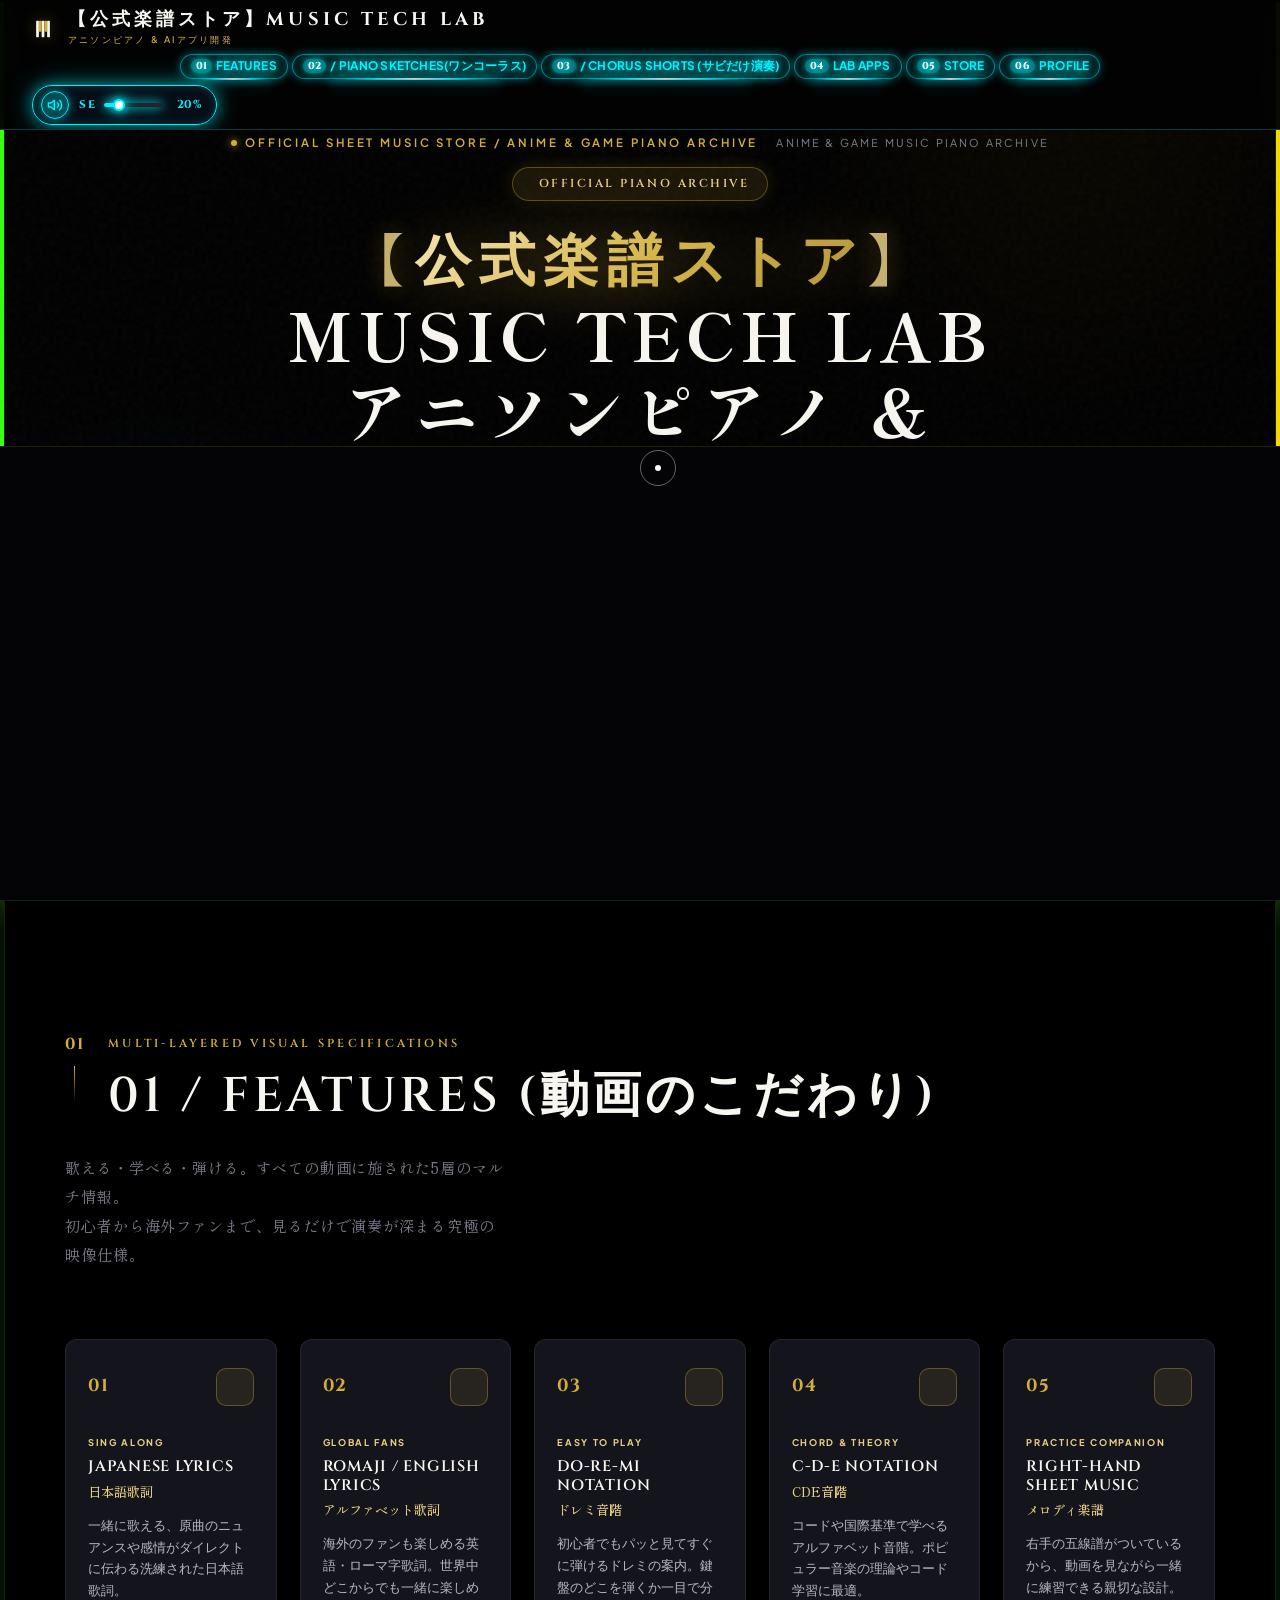
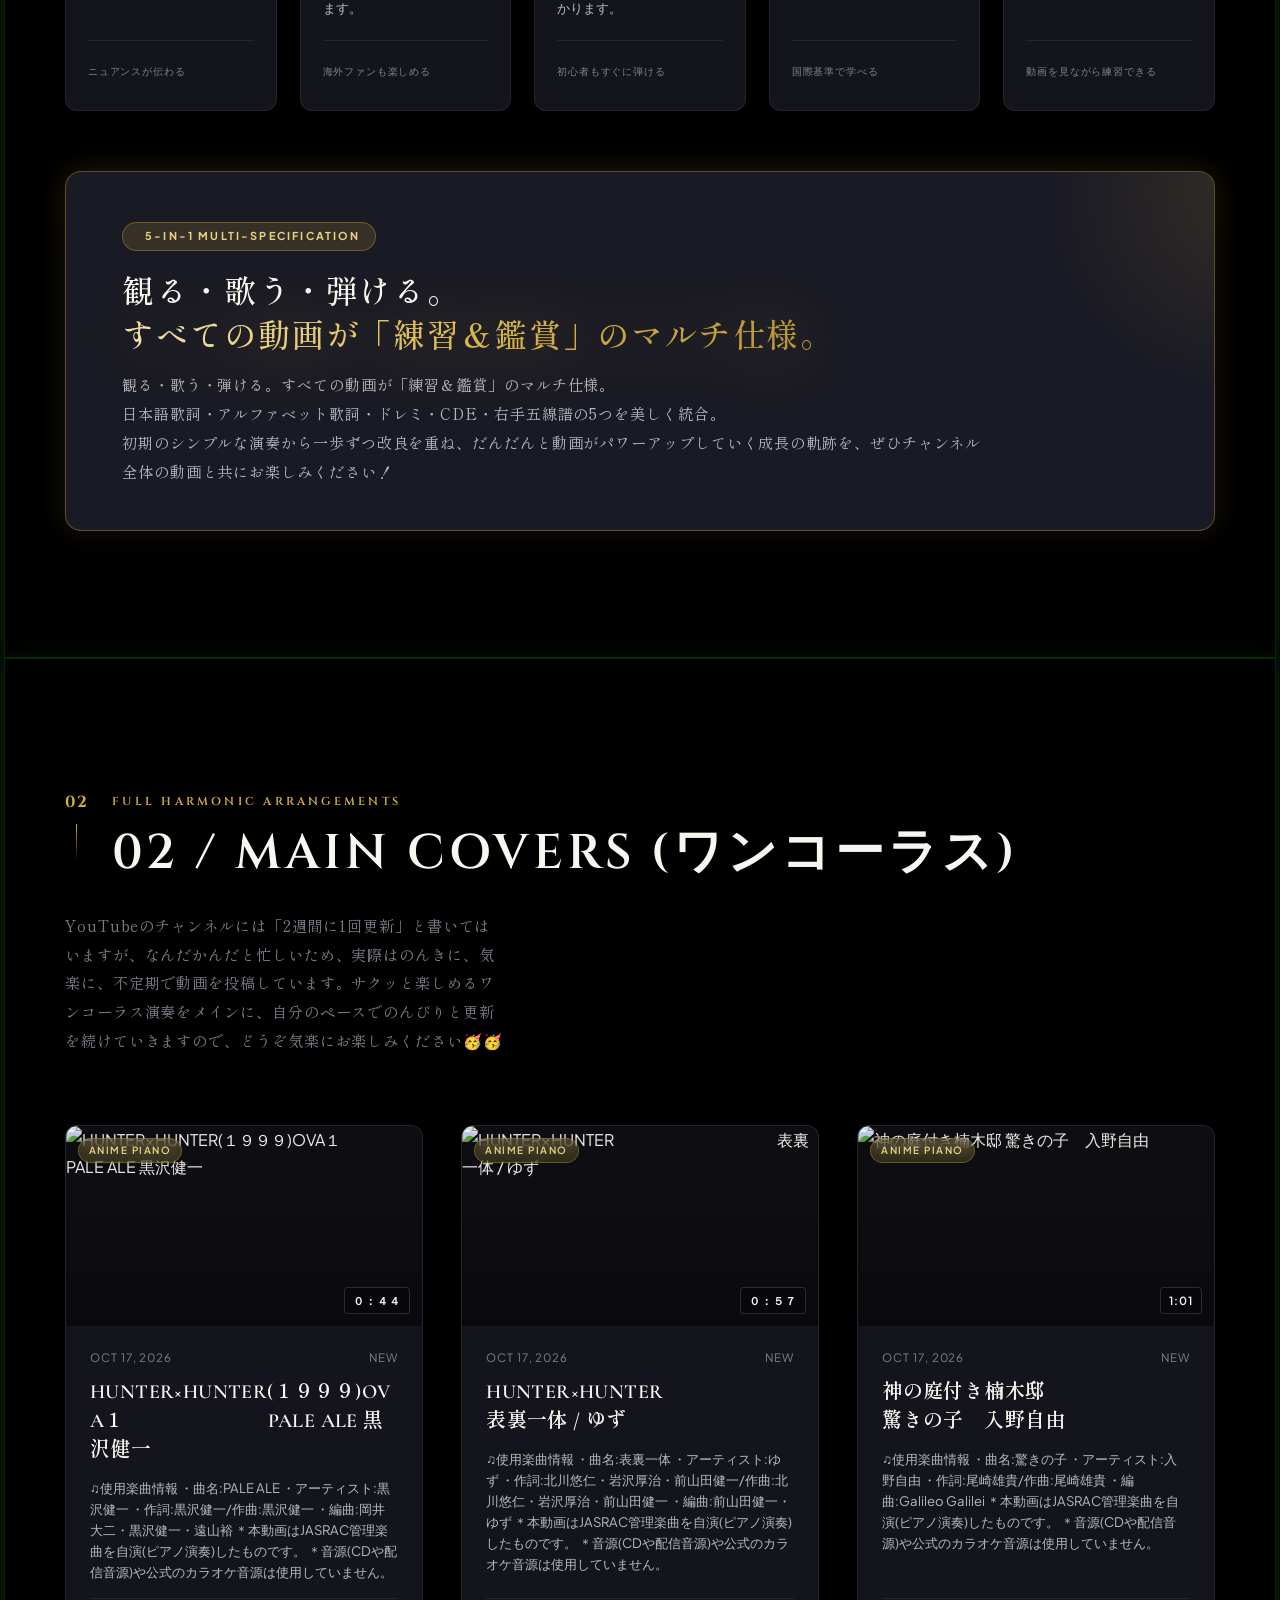
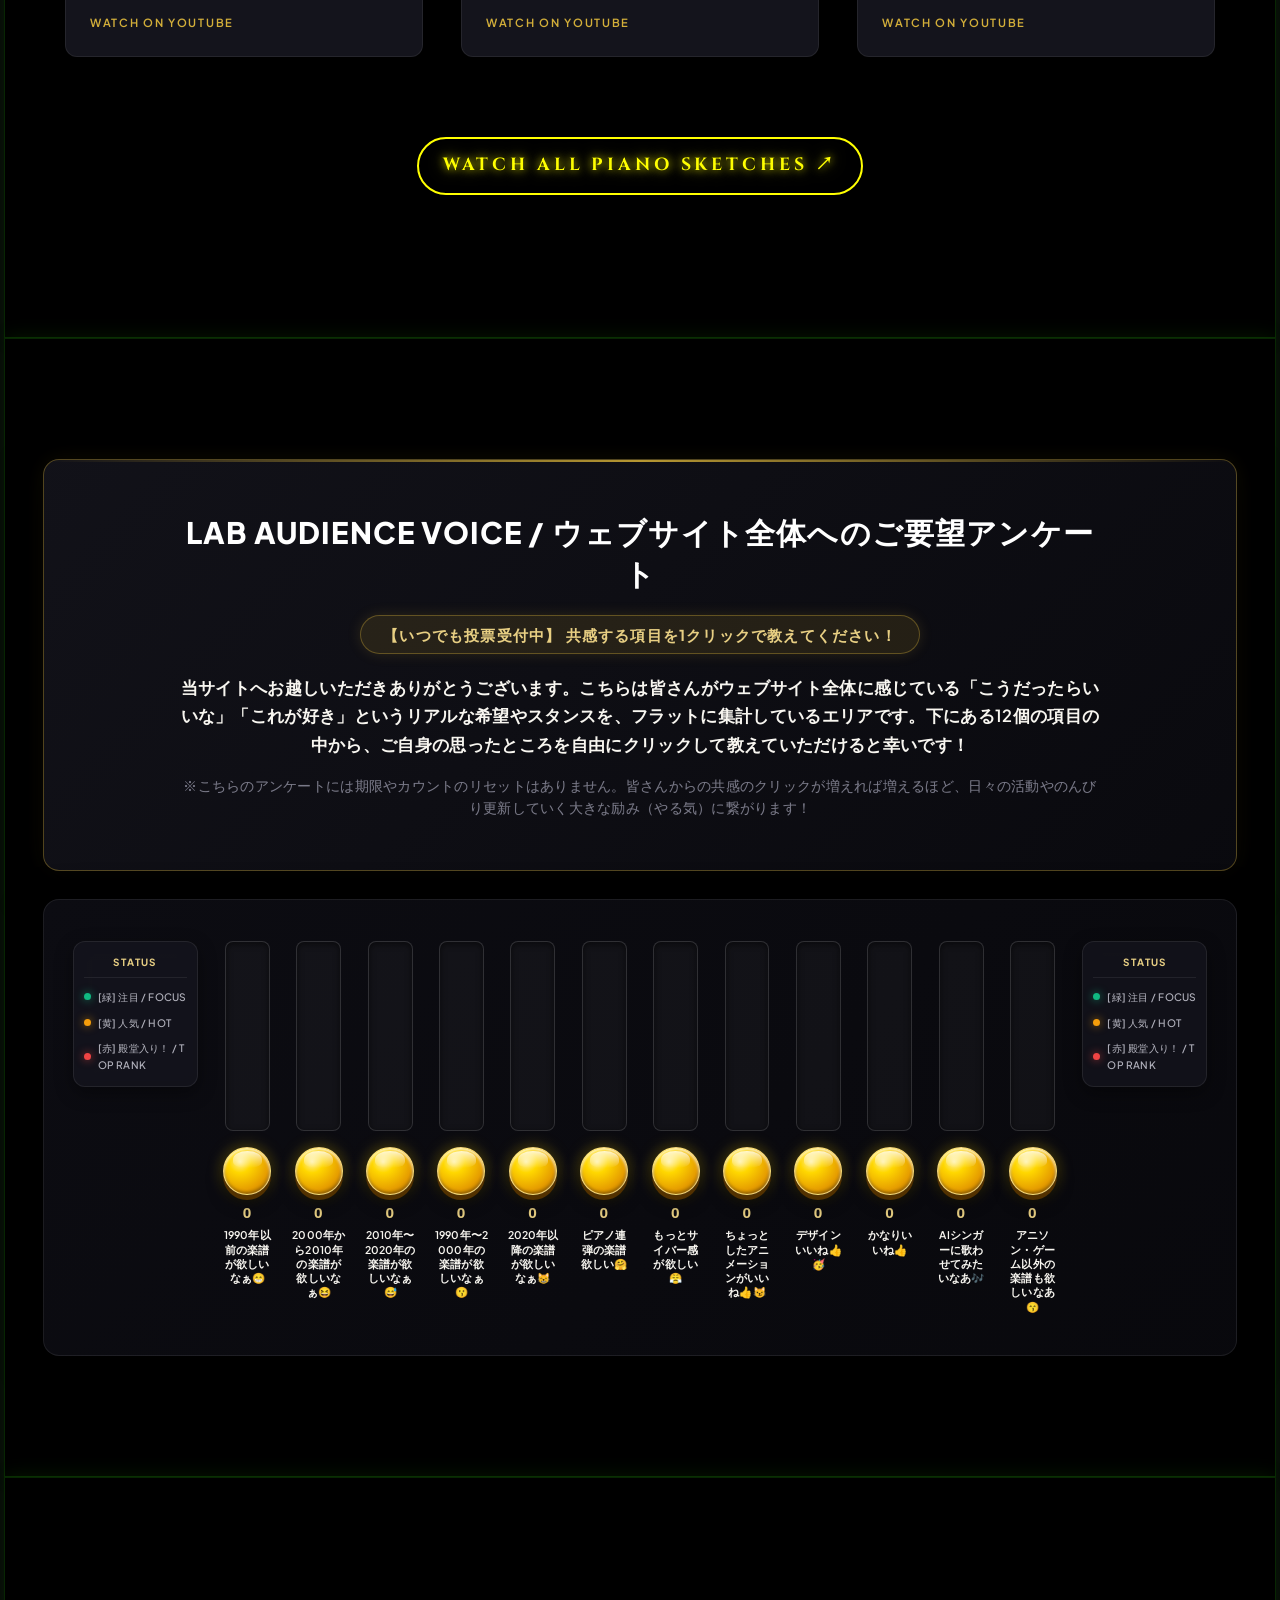
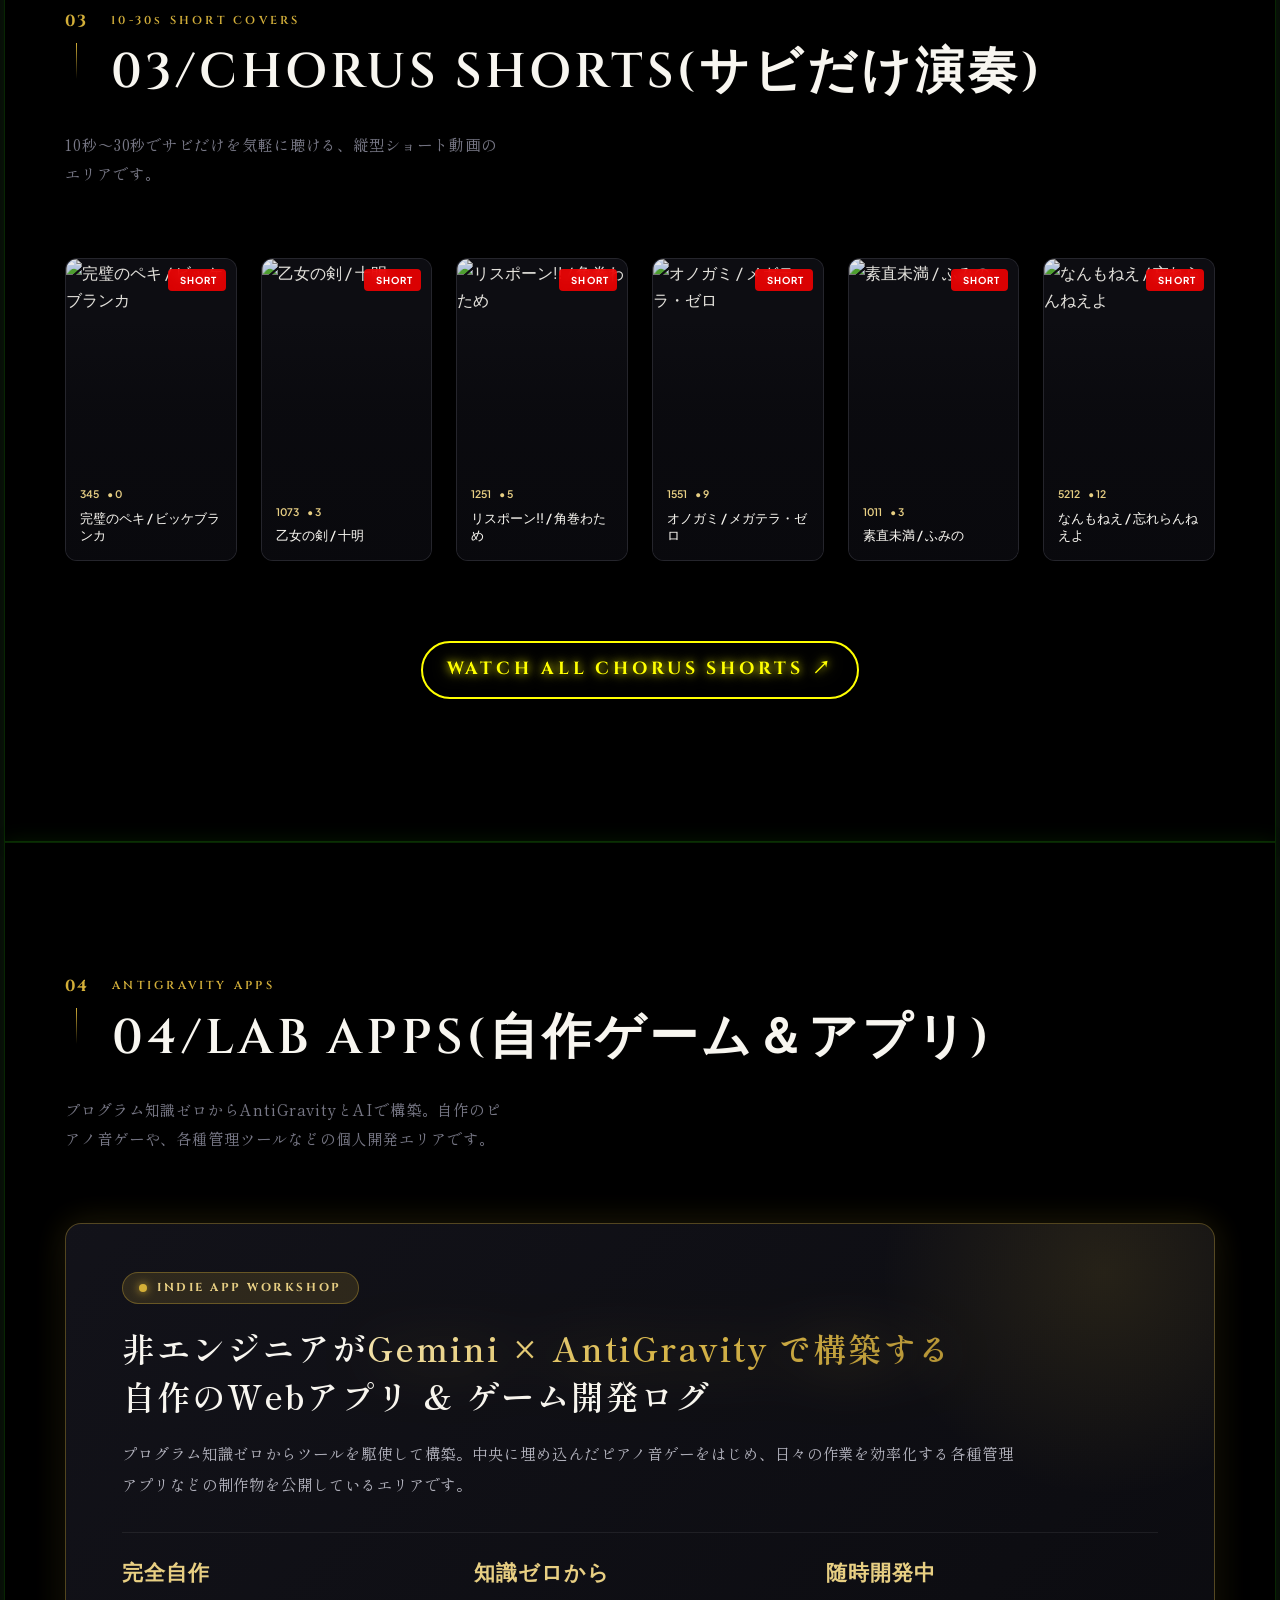
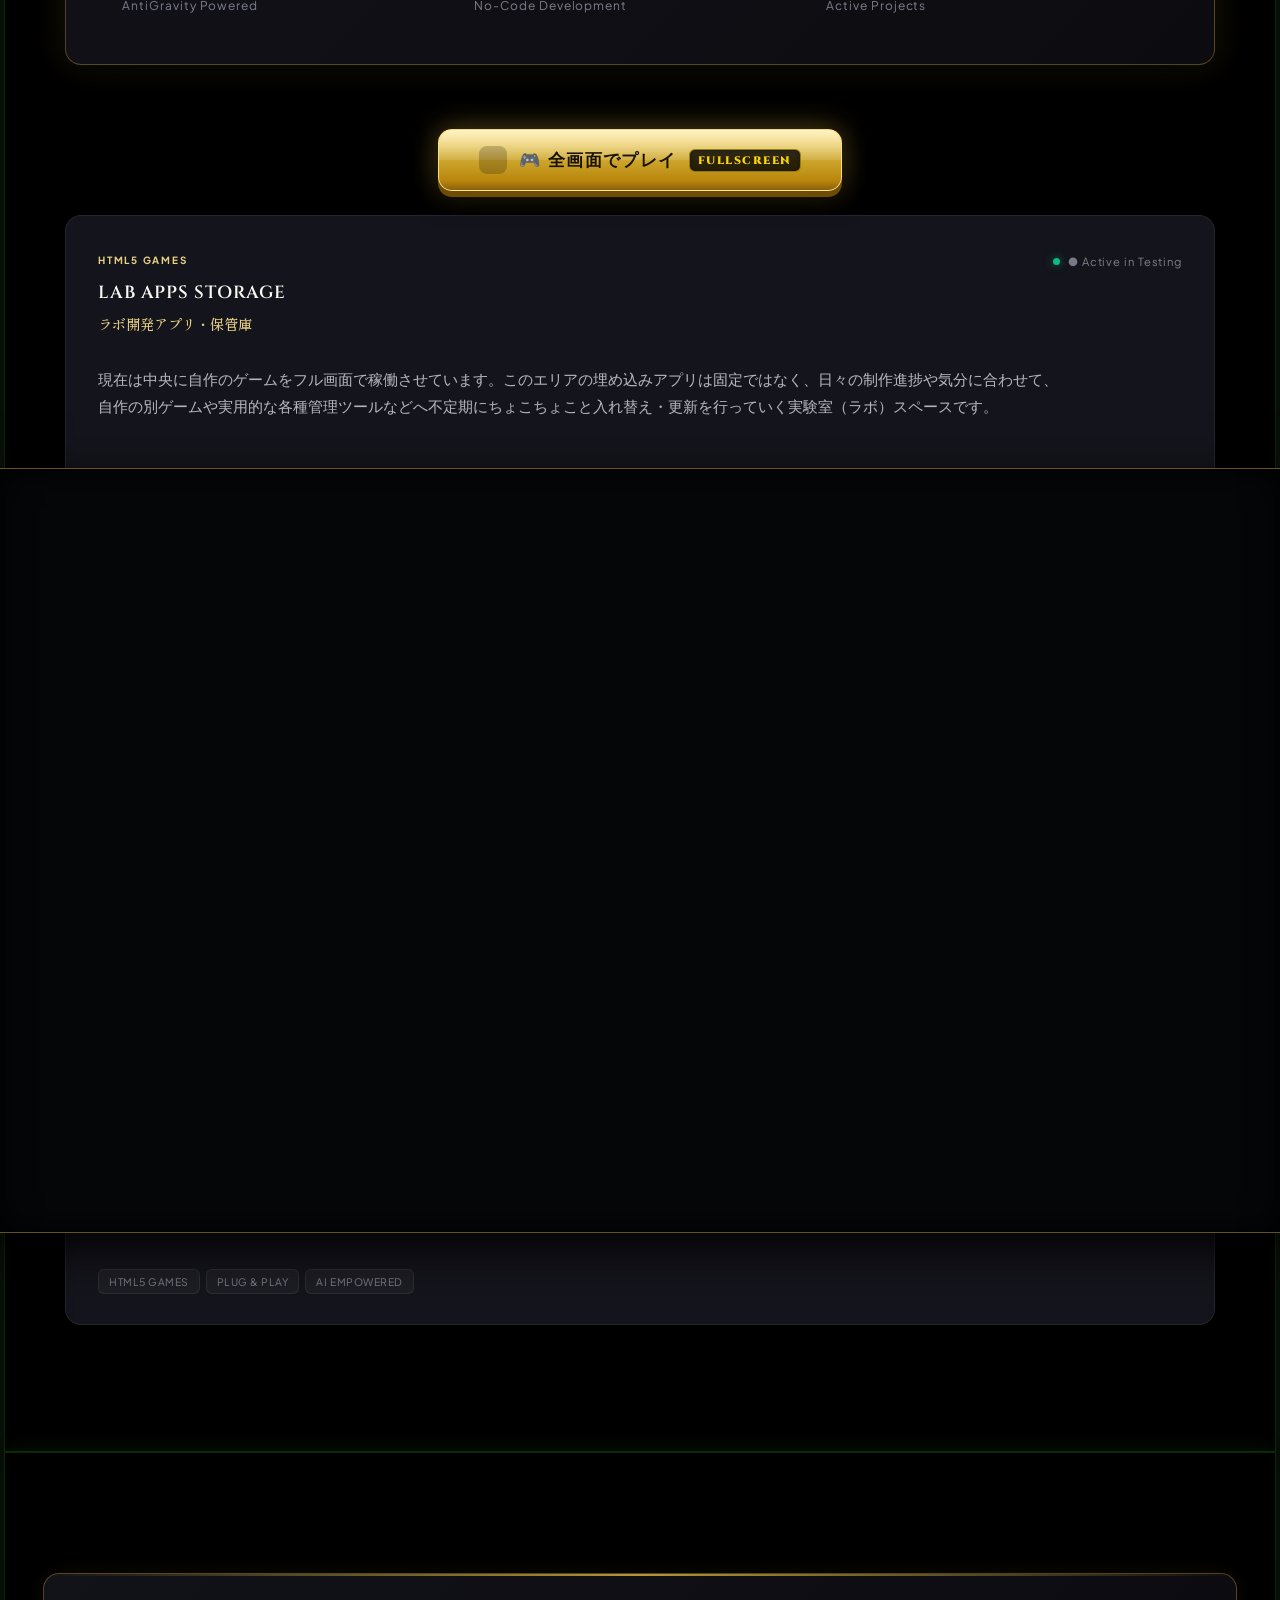
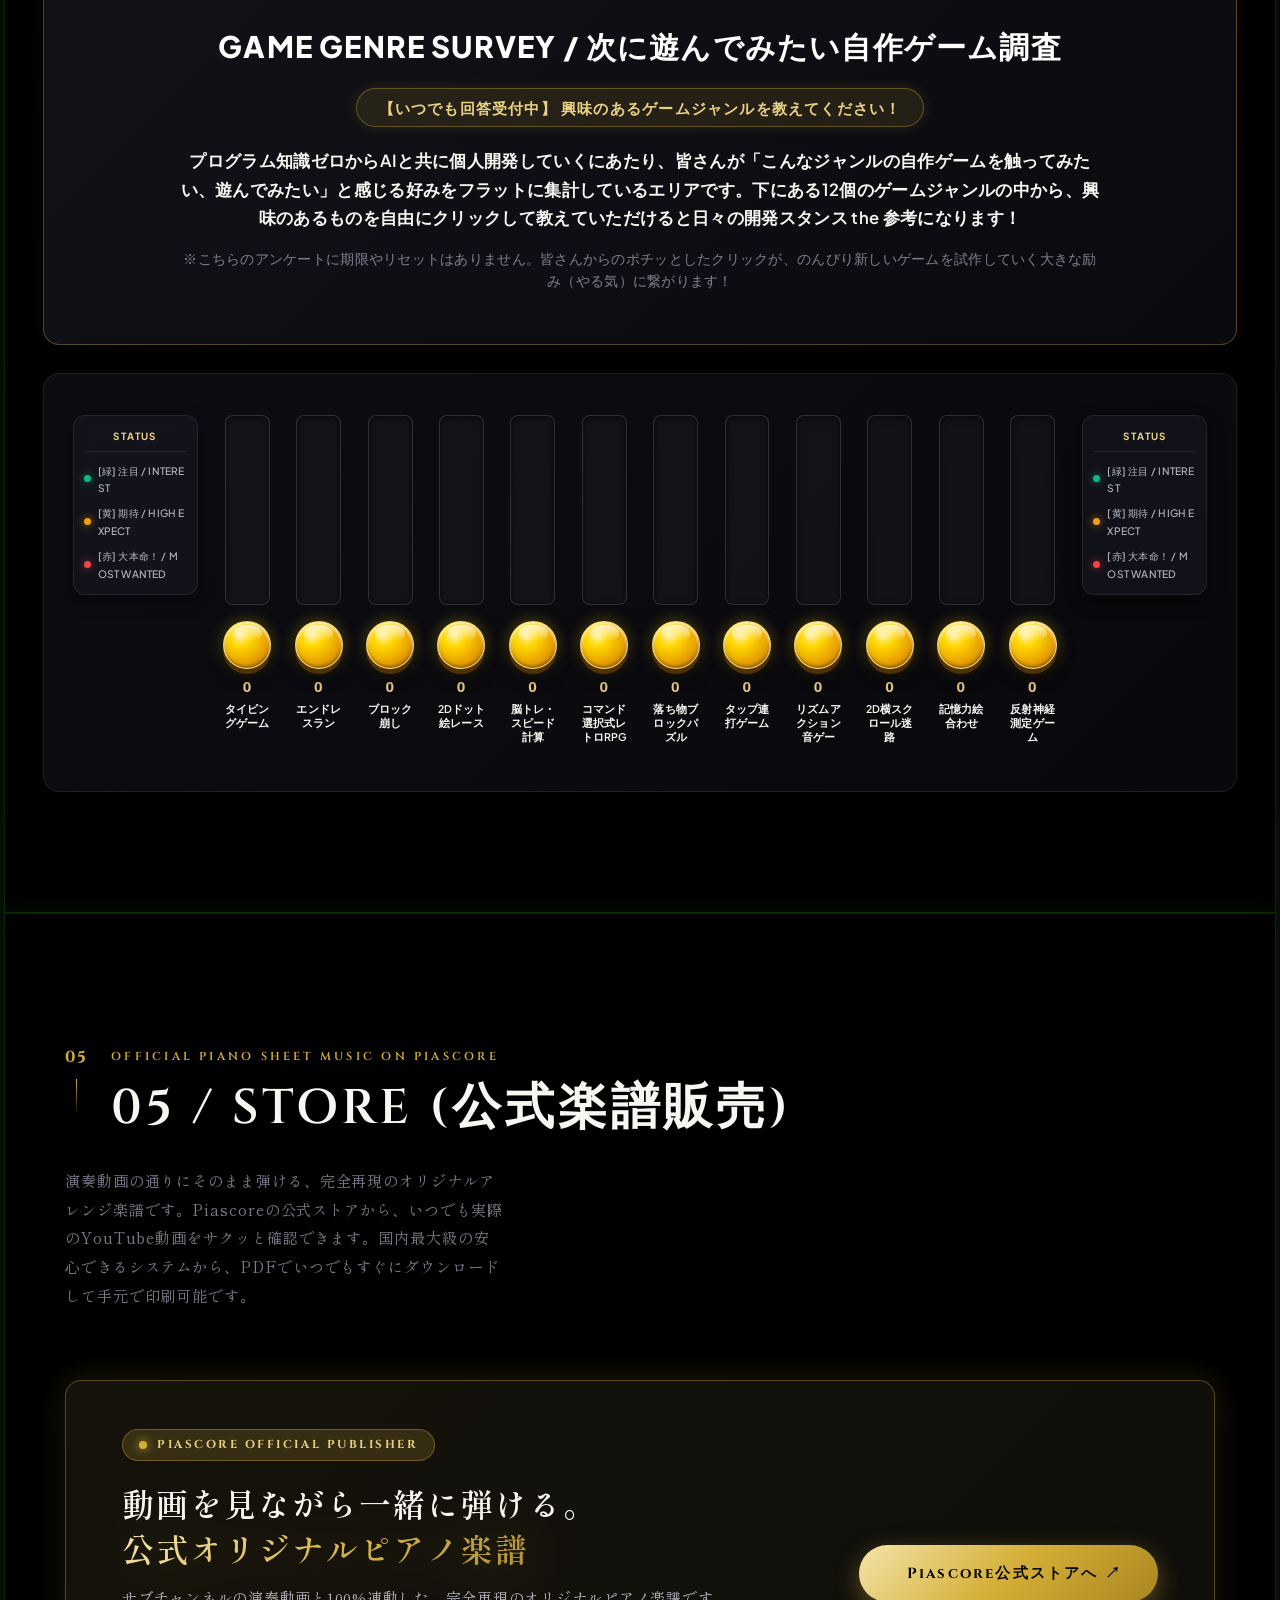
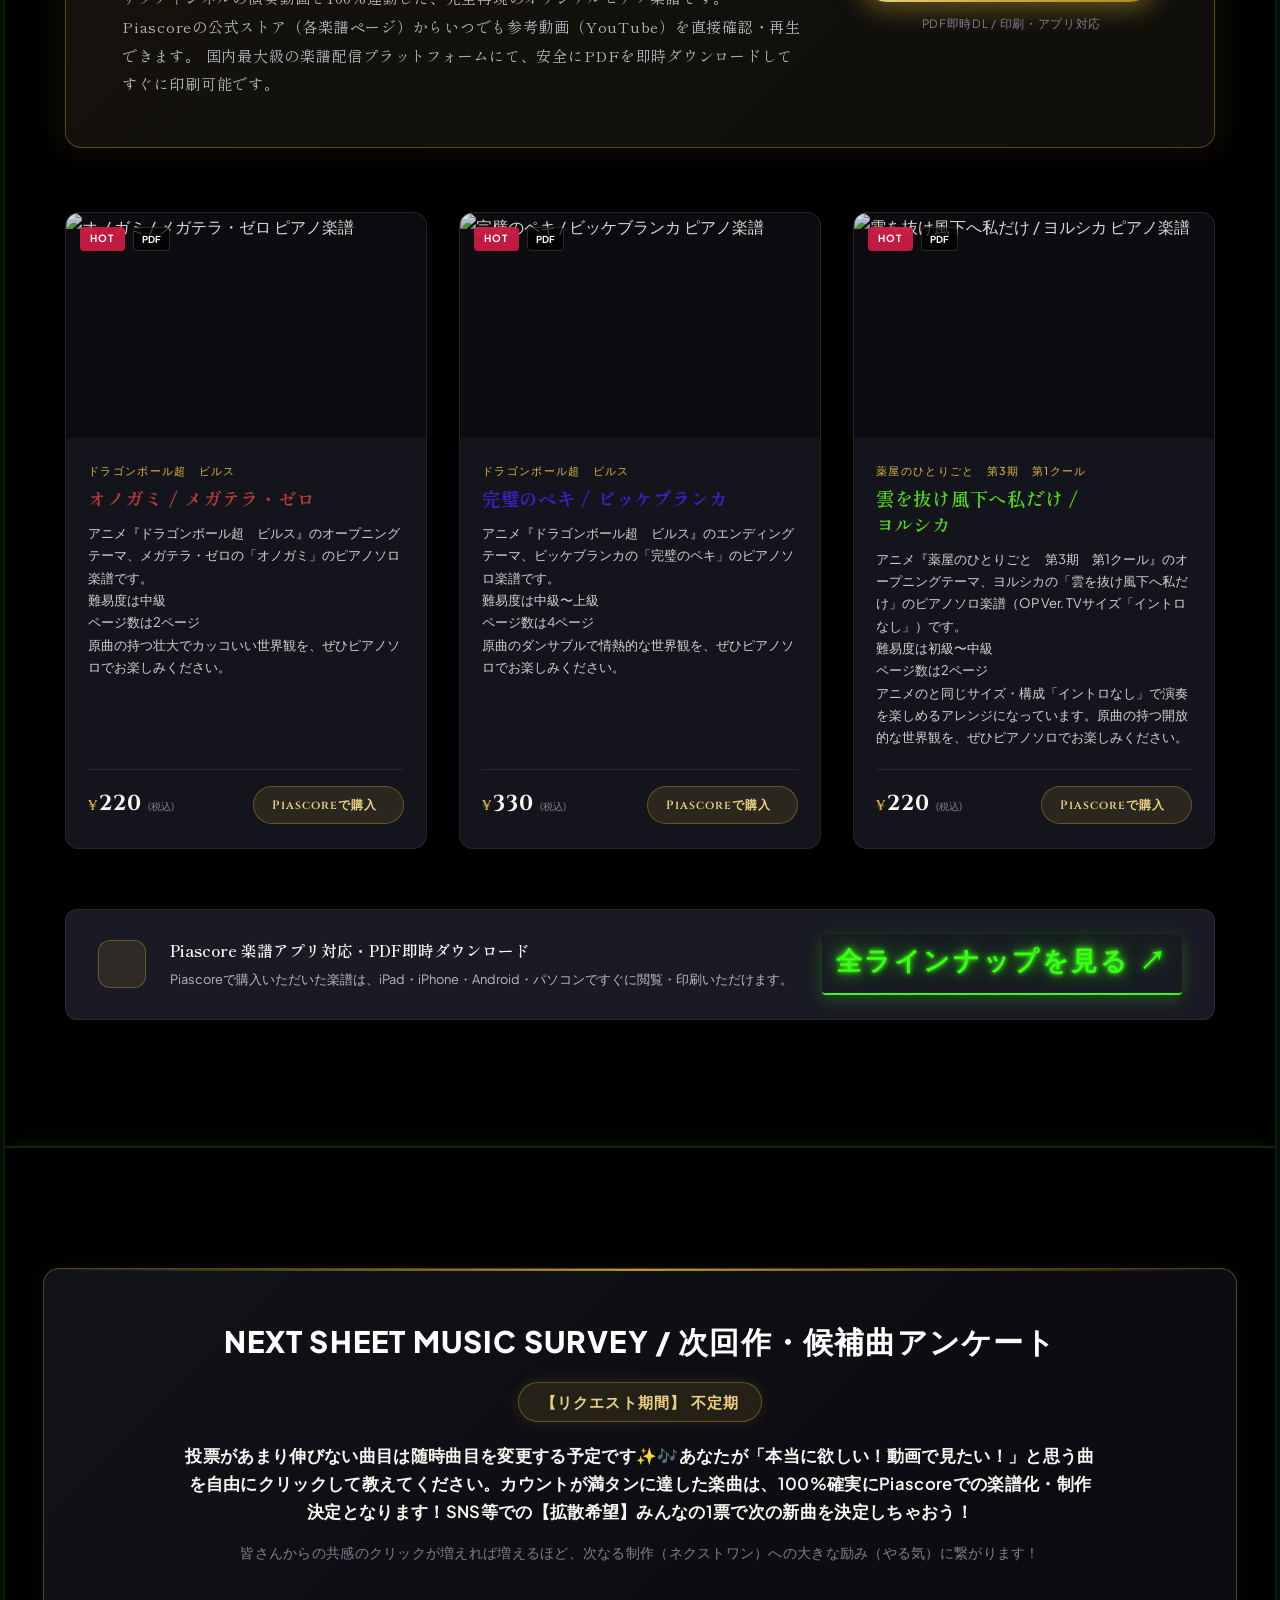
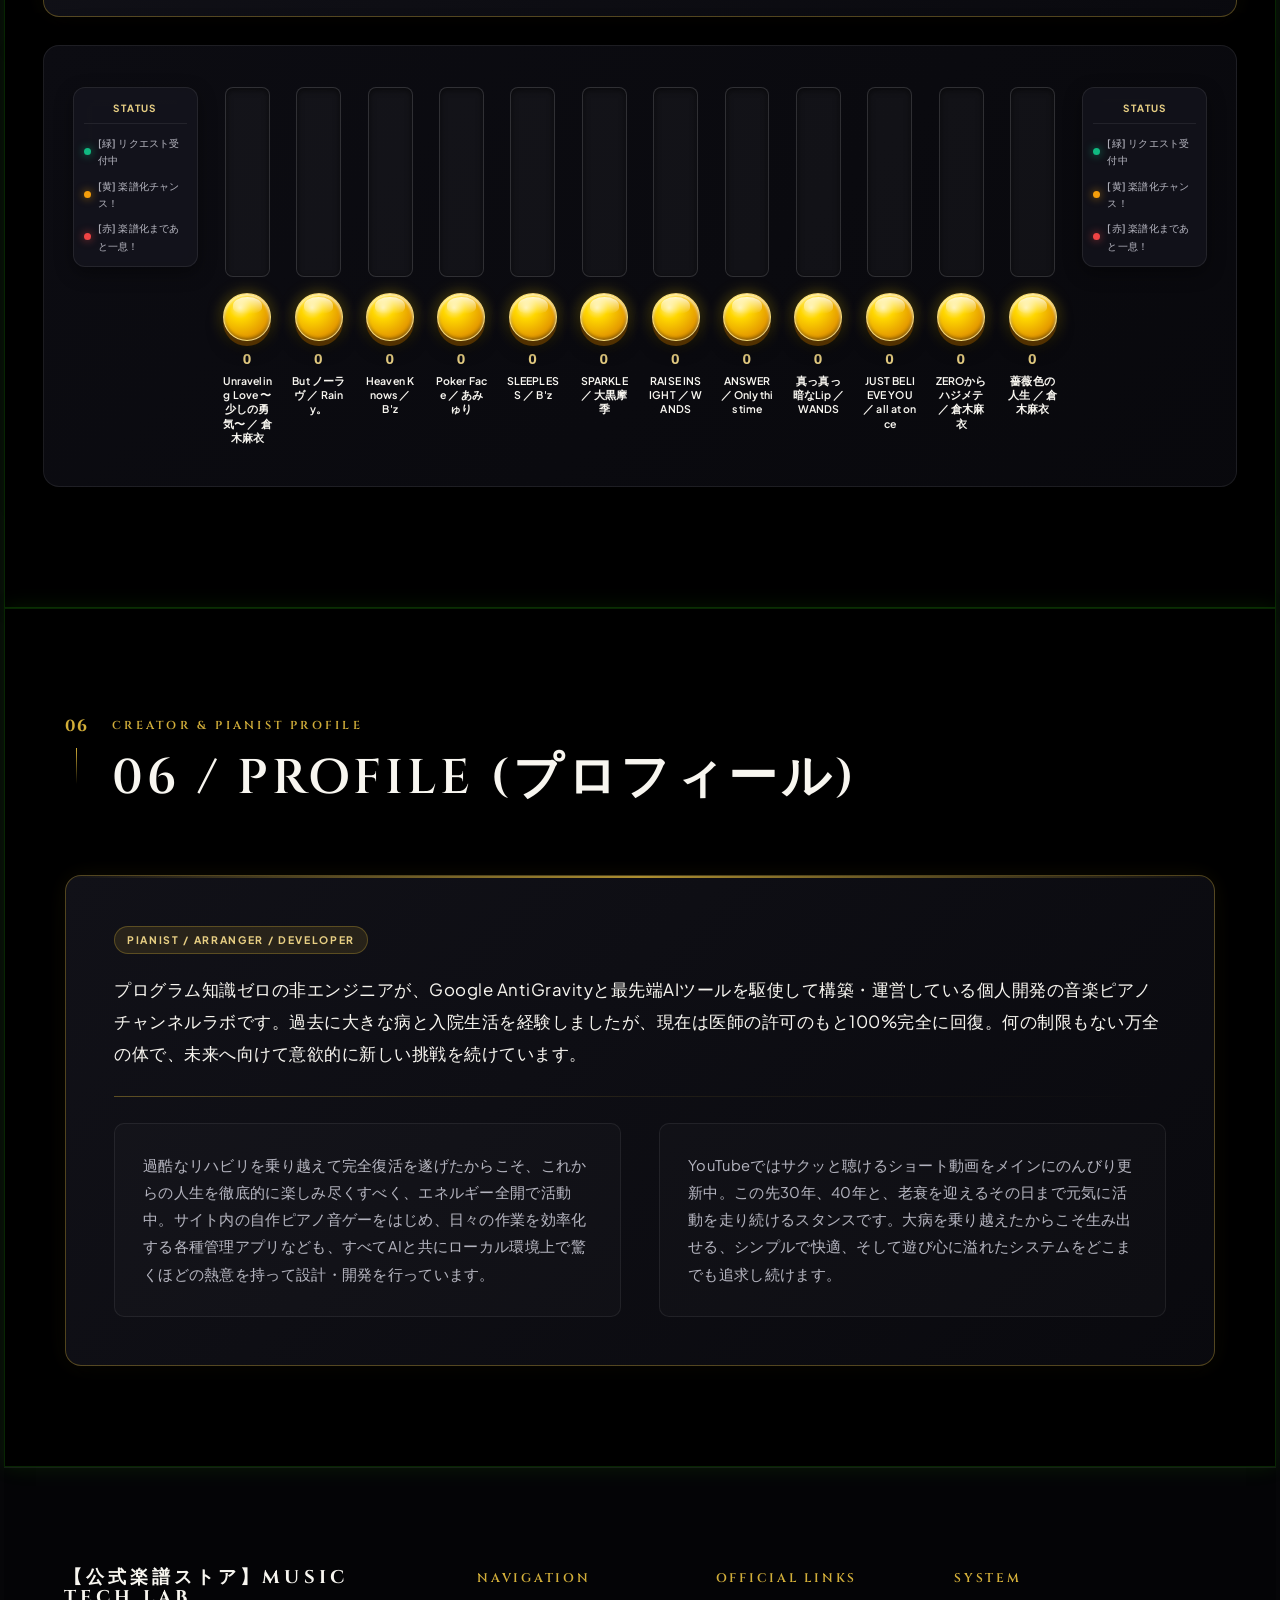
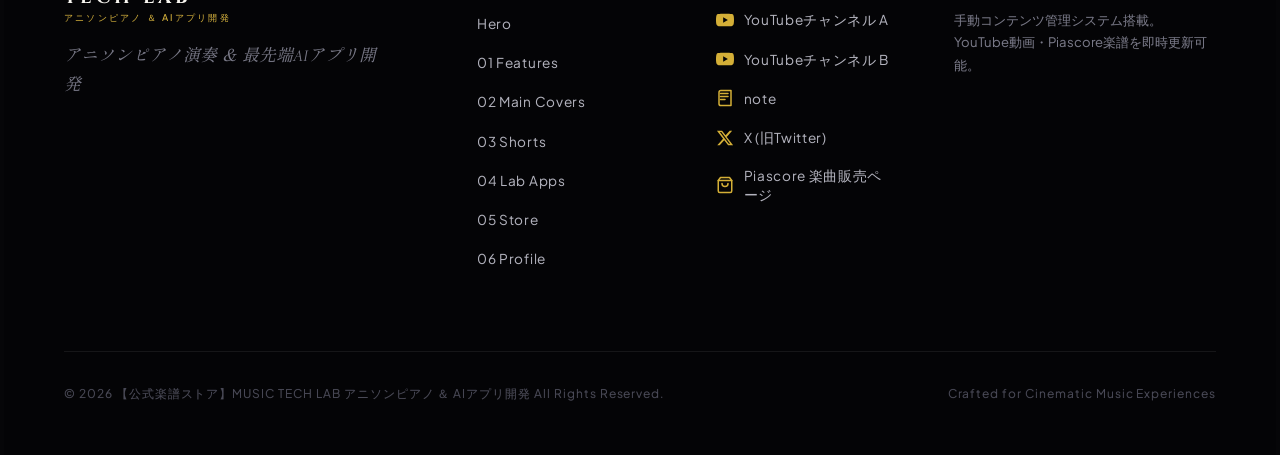
==== commit ef3d95d2: "feat: Connect latest admin data direct sync and auto publish to production" ====
--- a/admin.html
+++ b/admin.html
@@ -1828,27 +1828,104 @@
     // ------------------------------------------------------------------------
     const SYNC_PORT = 8888;
     function getSyncApiUrl(endpoint) {
-      const protocol = window.location.protocol === 'https:' ? 'https:' : 'http:';
-      const hostname = window.location.hostname || 'localhost';
-      const port = window.location.port || SYNC_PORT;
+      const isFile = window.location.protocol === 'file:';
+      const protocol = isFile ? 'http:' : (window.location.protocol === 'https:' ? 'https:' : 'http:');
+      const hostname = isFile ? '127.0.0.1' : (window.location.hostname || 'localhost');
+      const port = isFile ? SYNC_PORT : (window.location.port || SYNC_PORT);
       return `${protocol}//${hostname}:${port}${endpoint}`;
     }
 
+    function collectCurrentBrowserData() {
+      const keys = [
+        'piano_cinema_custom_header_info',
+        'piano_cinema_custom_hero_info',
+        'piano_cinema_custom_features_info',
+        'piano_cinema_custom_regular_info',
+        'piano_cinema_custom_shorts_info',
+        'piano_cinema_custom_lab_info',
+        'piano_cinema_custom_store_info',
+        'piano_cinema_custom_profile_info',
+        'piano_cinema_custom_request_info',
+        'piano_cinema_custom_request2_info',
+        'piano_cinema_custom_request3_info',
+        'piano_cinema_custom_footer_info',
+        'piano_cinema_custom_channel_a',
+        'piano_cinema_custom_channel_b',
+        'piano_cinema_custom_sheets'
+      ];
+      const payload = {};
+      let count = 0;
+      for (const k of keys) {
+        const val = localStorage.getItem(k);
+        if (val !== null && val !== undefined) {
+          try { payload[k] = JSON.parse(val); } catch (e) { payload[k] = val; }
+          count++;
+        }
+      }
+      for (let i = 0; i < localStorage.length; i++) {
+        const k = localStorage.key(i);
+        if (k && (k.startsWith('piano_device_lock_') || k.startsWith('piano_cinema_request_reset_ts_'))) {
+          const v = localStorage.getItem(k);
+          try { payload[k] = JSON.parse(v); } catch(e) { payload[k] = v; }
+        }
+      }
+      return { payload, count };
+    }
+
+    async function autoExportBrowserDataToDisk() {
+      const { payload, count } = collectCurrentBrowserData();
+      if (count === 0) return;
+
+      const endpoints = [
+        getSyncApiUrl('/api/sync'),
+        'http://127.0.0.1:8888/api/sync',
+        'http://localhost:8888/api/sync'
+      ];
+      for (const ep of endpoints) {
+        try {
+          await fetch(ep, {
+            method: 'POST',
+            headers: { 'Content-Type': 'application/json' },
+            body: JSON.stringify(payload)
+          });
+          console.log('[Admin Auto-Export] Successfully written browser data to sync-data.json via', ep);
+          break;
+        } catch (e) {}
+      }
+    }
+
     async function syncFromServerBeforeLoad() {
-      try {
-        const res = await fetch(getSyncApiUrl('/api/sync'));
-        if (res.ok) {
-          const json = await res.json();
-          if (json && json.success && json.data) {
-            for (const [key, value] of Object.entries(json.data)) {
-              if (value !== undefined && value !== null) {
-                localStorage.setItem(key, typeof value === 'string' ? value : JSON.stringify(value));
+      const { count } = collectCurrentBrowserData();
+      if (count > 0) {
+        // 現在ブラウザに保持されている最新データを最優先でsync-data.jsonへ上書き書き出し
+        await autoExportBrowserDataToDisk();
+      } else {
+        // ブラウザ側が空の場合のみサーバーから復元
+        try {
+          const endpoints = [
+            getSyncApiUrl('/api/sync'),
+            'http://127.0.0.1:8888/api/sync',
+            'http://localhost:8888/api/sync'
+          ];
+          for (const ep of endpoints) {
+            try {
+              const res = await fetch(ep);
+              if (res.ok) {
+                const json = await res.json();
+                if (json && json.success && json.data) {
+                  for (const [key, value] of Object.entries(json.data)) {
+                    if (value !== undefined && value !== null) {
+                      localStorage.setItem(key, typeof value === 'string' ? value : JSON.stringify(value));
+                    }
+                  }
+                  break;
+                }
               }
-            }
+            } catch (err) {}
           }
+        } catch (e) {
+          console.warn('[Admin Sync] Server port 8888 fetch skipped (offline fallback):', e);
         }
-      } catch (e) {
-        console.warn('[Admin Sync] Server port 8888 fetch skipped (offline fallback):', e);
       }
       loadState();
     }
@@ -2441,21 +2518,27 @@
         piano_cinema_custom_sheets: state.sheets
       };
 
-      try {
-        fetch(getSyncApiUrl('/api/sync'), {
-          method: 'POST',
-          headers: { 'Content-Type': 'application/json' },
-          body: JSON.stringify(syncPayload)
-        }).then(r => r.json()).then(res => {
-          if (res && res.success) {
-            console.log('[Admin Sync] Server port 8888 synced successfully at:', new Date().toLocaleTimeString());
-          }
-        }).catch(err => {
-          console.warn('[Admin Sync] Server sync error:', err);
-        });
-      } catch (err) {
-        console.warn('[Admin Sync] Sync request failed:', err);
-      }
+      const sendSyncPayload = async () => {
+        const endpoints = [
+          getSyncApiUrl('/api/sync'),
+          'http://127.0.0.1:8888/api/sync',
+          'http://localhost:8888/api/sync'
+        ];
+        for (const ep of endpoints) {
+          try {
+            const res = await fetch(ep, {
+              method: 'POST',
+              headers: { 'Content-Type': 'application/json' },
+              body: JSON.stringify(syncPayload)
+            });
+            if (res.ok) {
+              console.log('[Admin Sync] Server port 8888 synced successfully via', ep, 'at:', new Date().toLocaleTimeString());
+              break;
+            }
+          } catch (e) {}
+        }
+      };
+      sendSyncPayload();
 
       document.getElementById('saveStatusMsg').textContent = '✅ 保存完了：表側サイトに即時反映されました！ (' + new Date().toLocaleTimeString() + ')';
       showToast('サイトを更新しました！表側サイトで最新データが確認できます。');
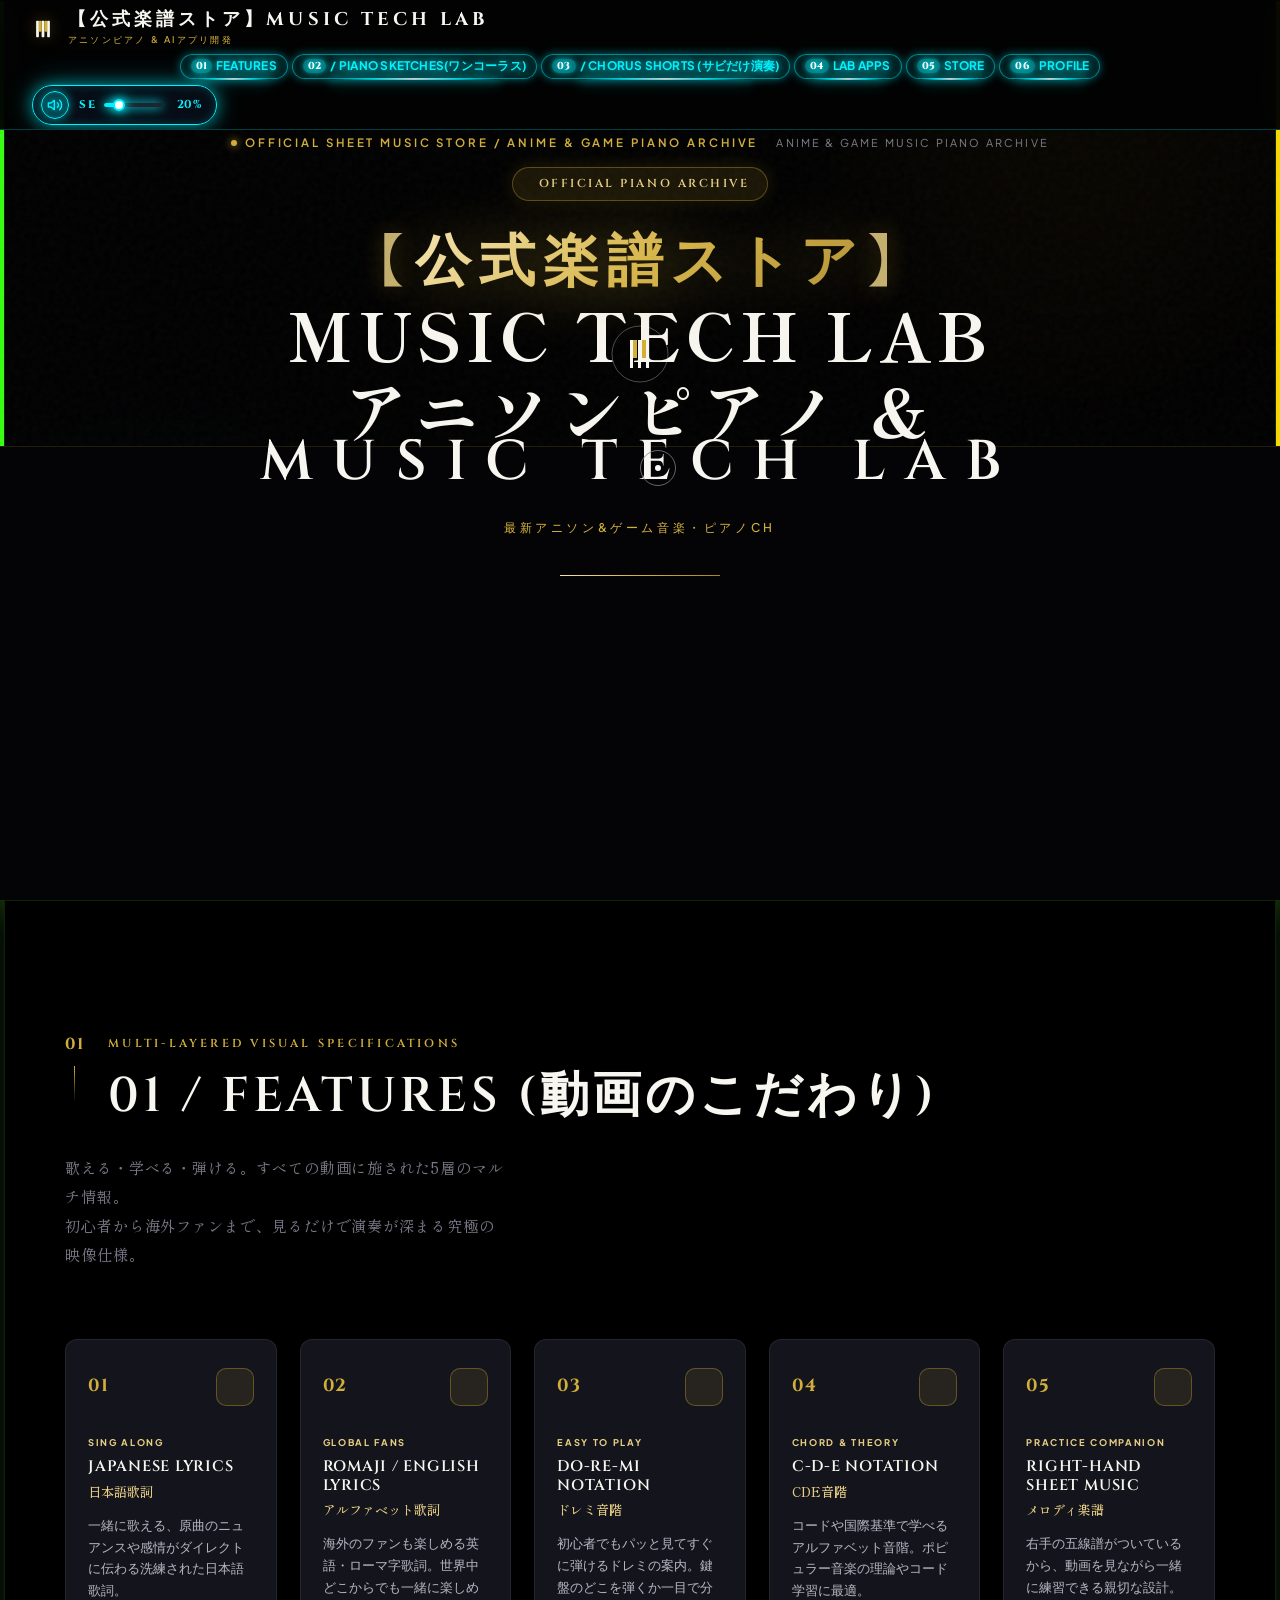
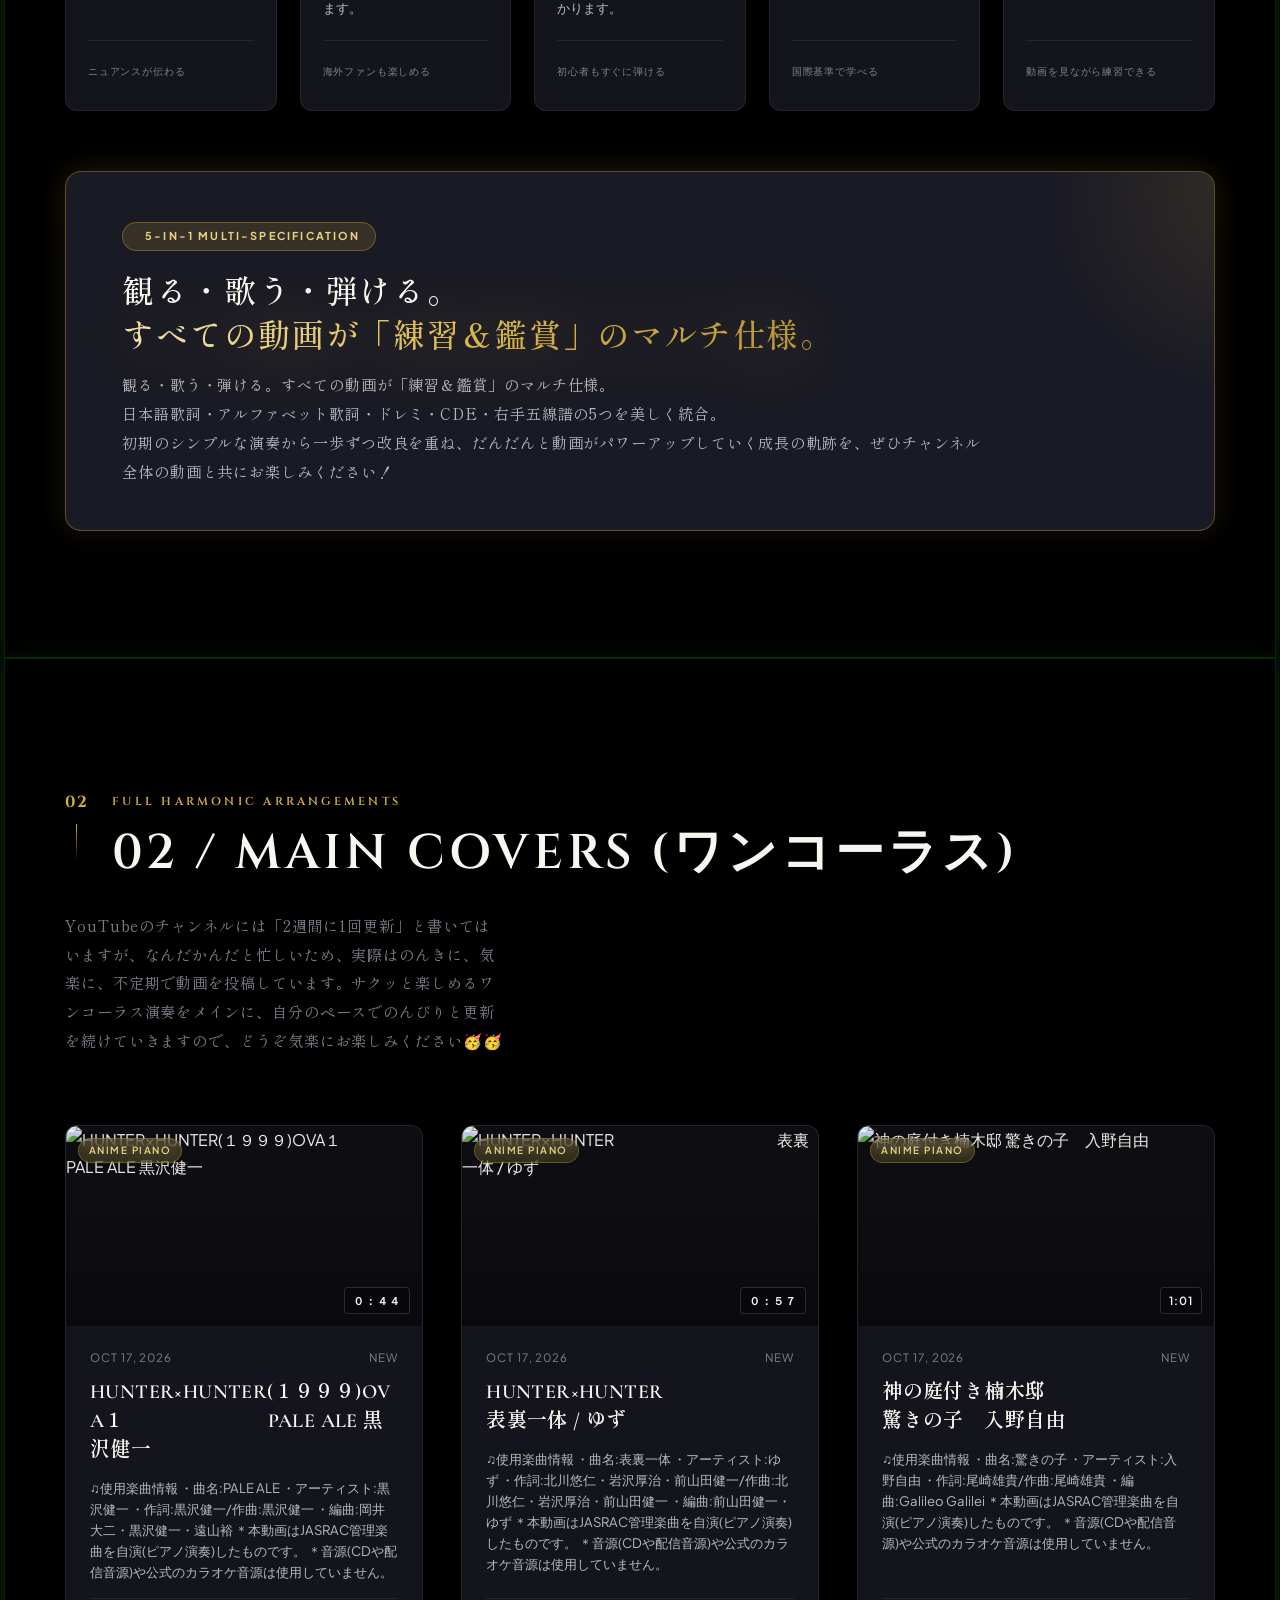
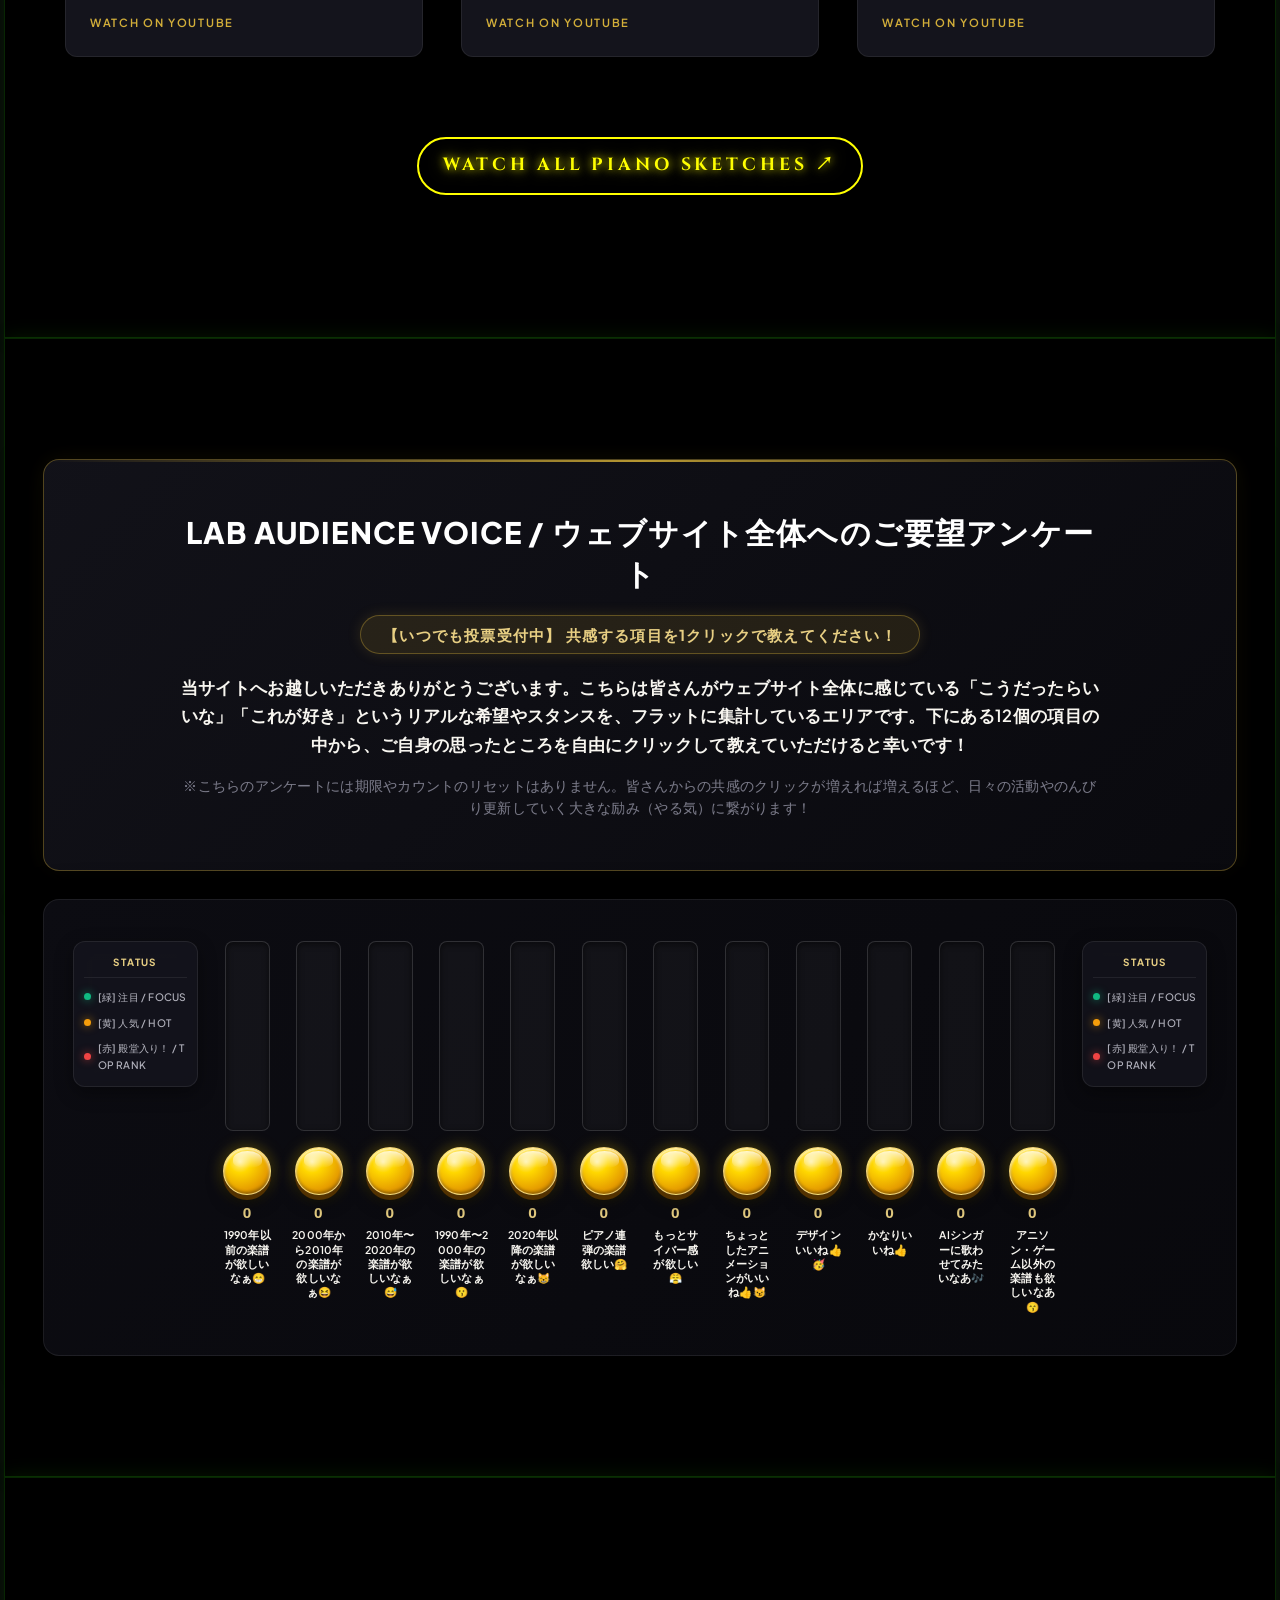
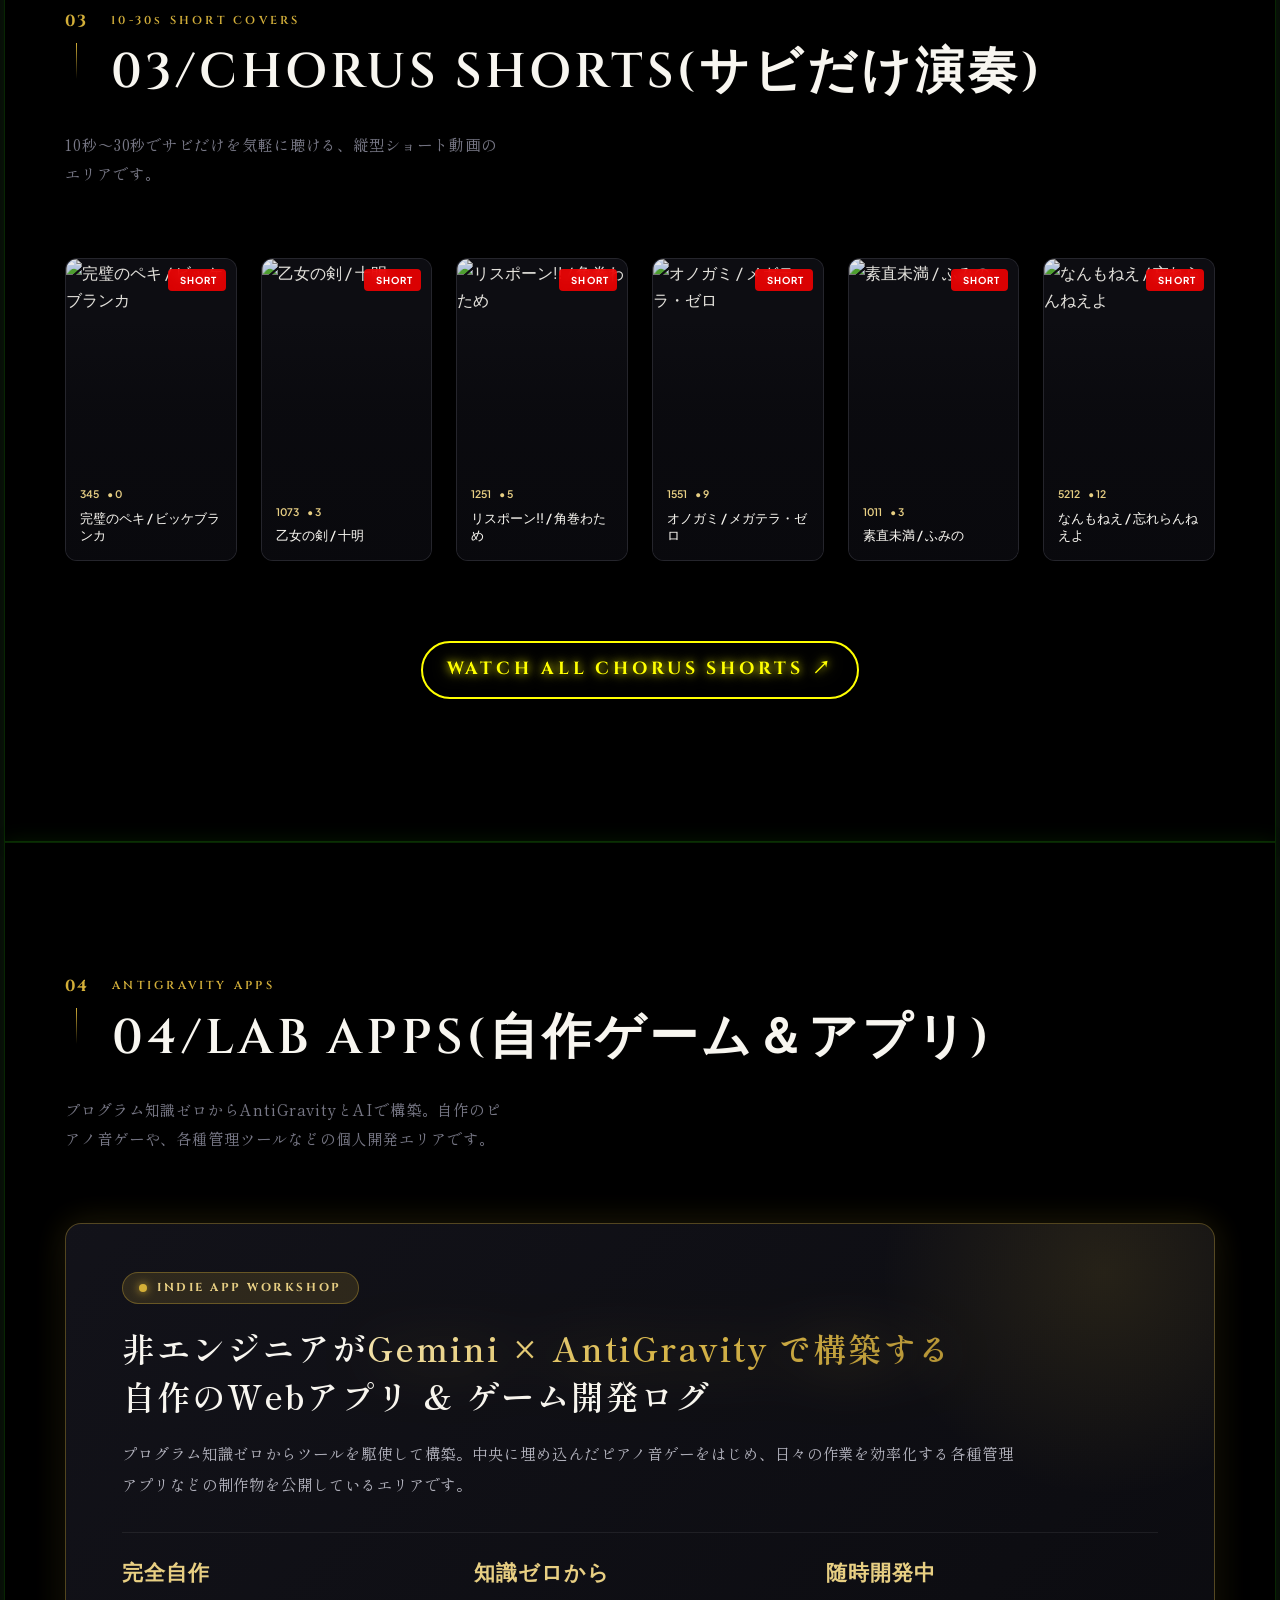
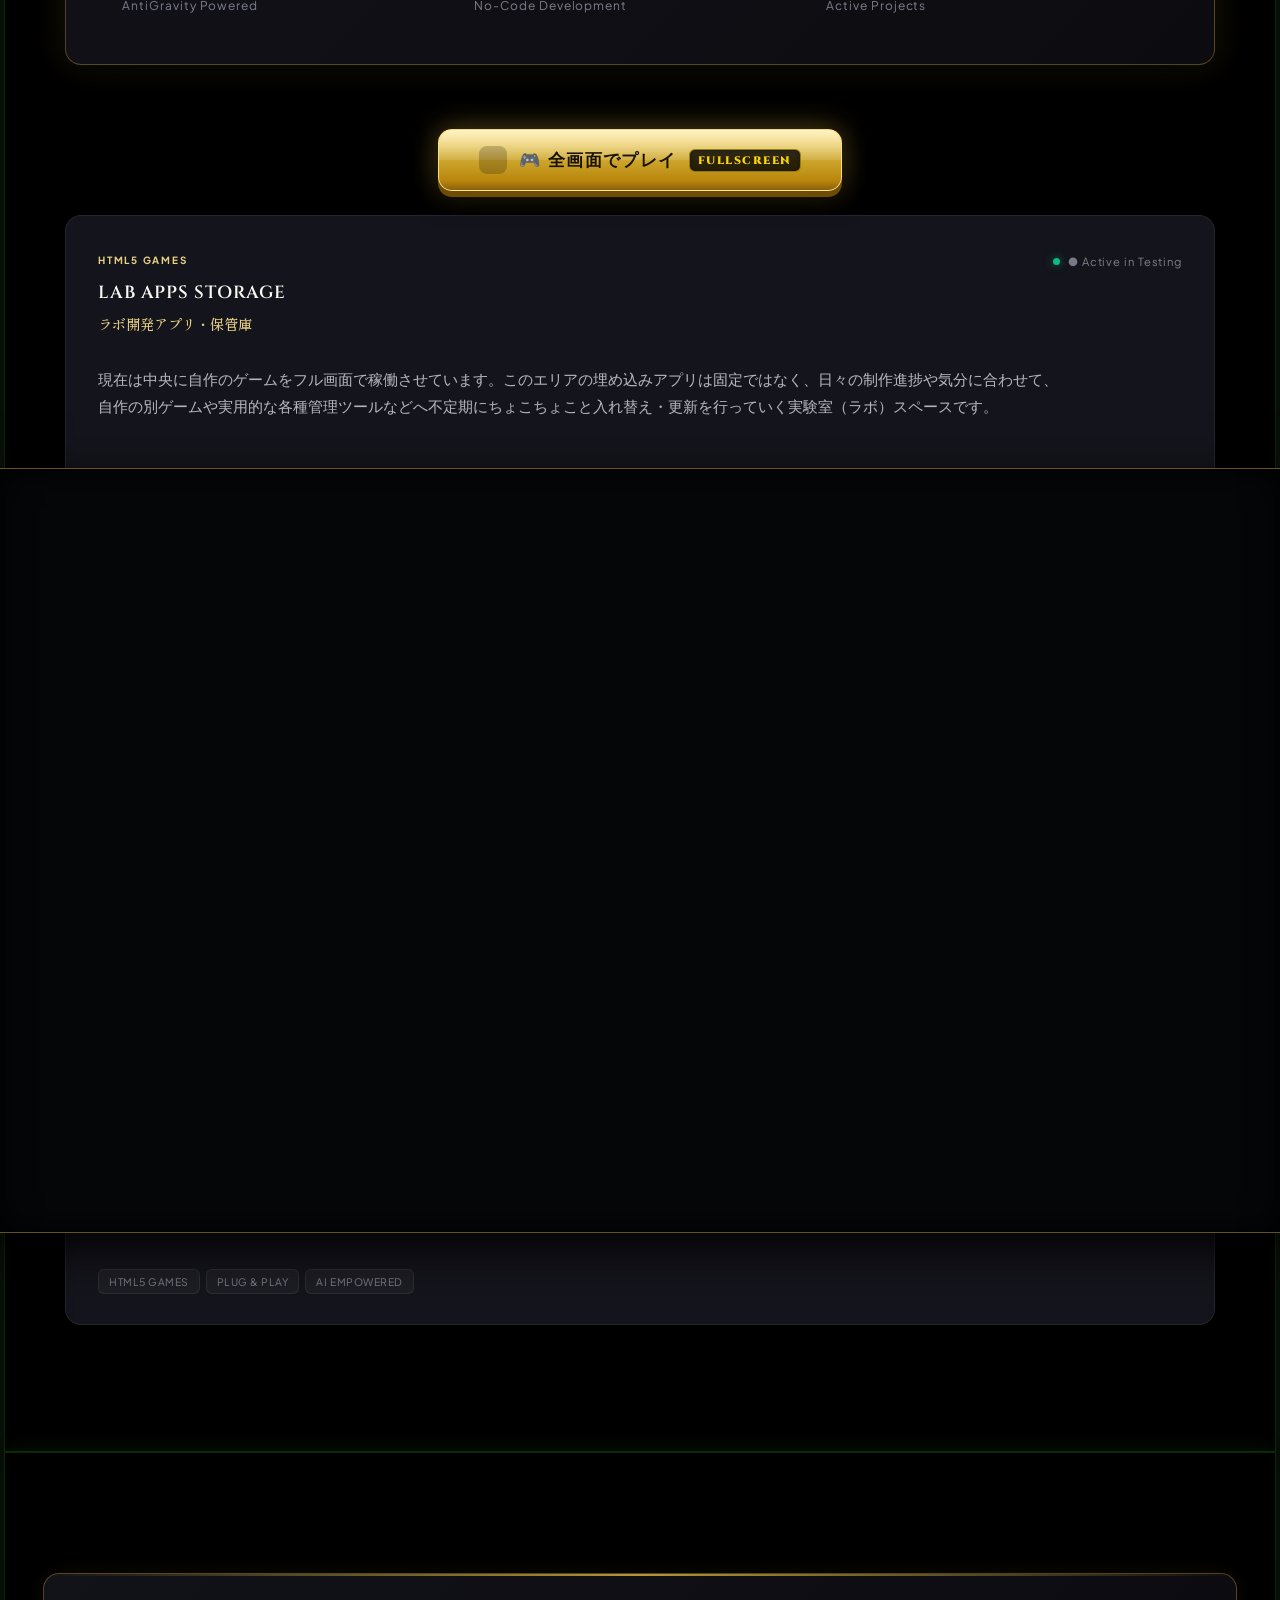
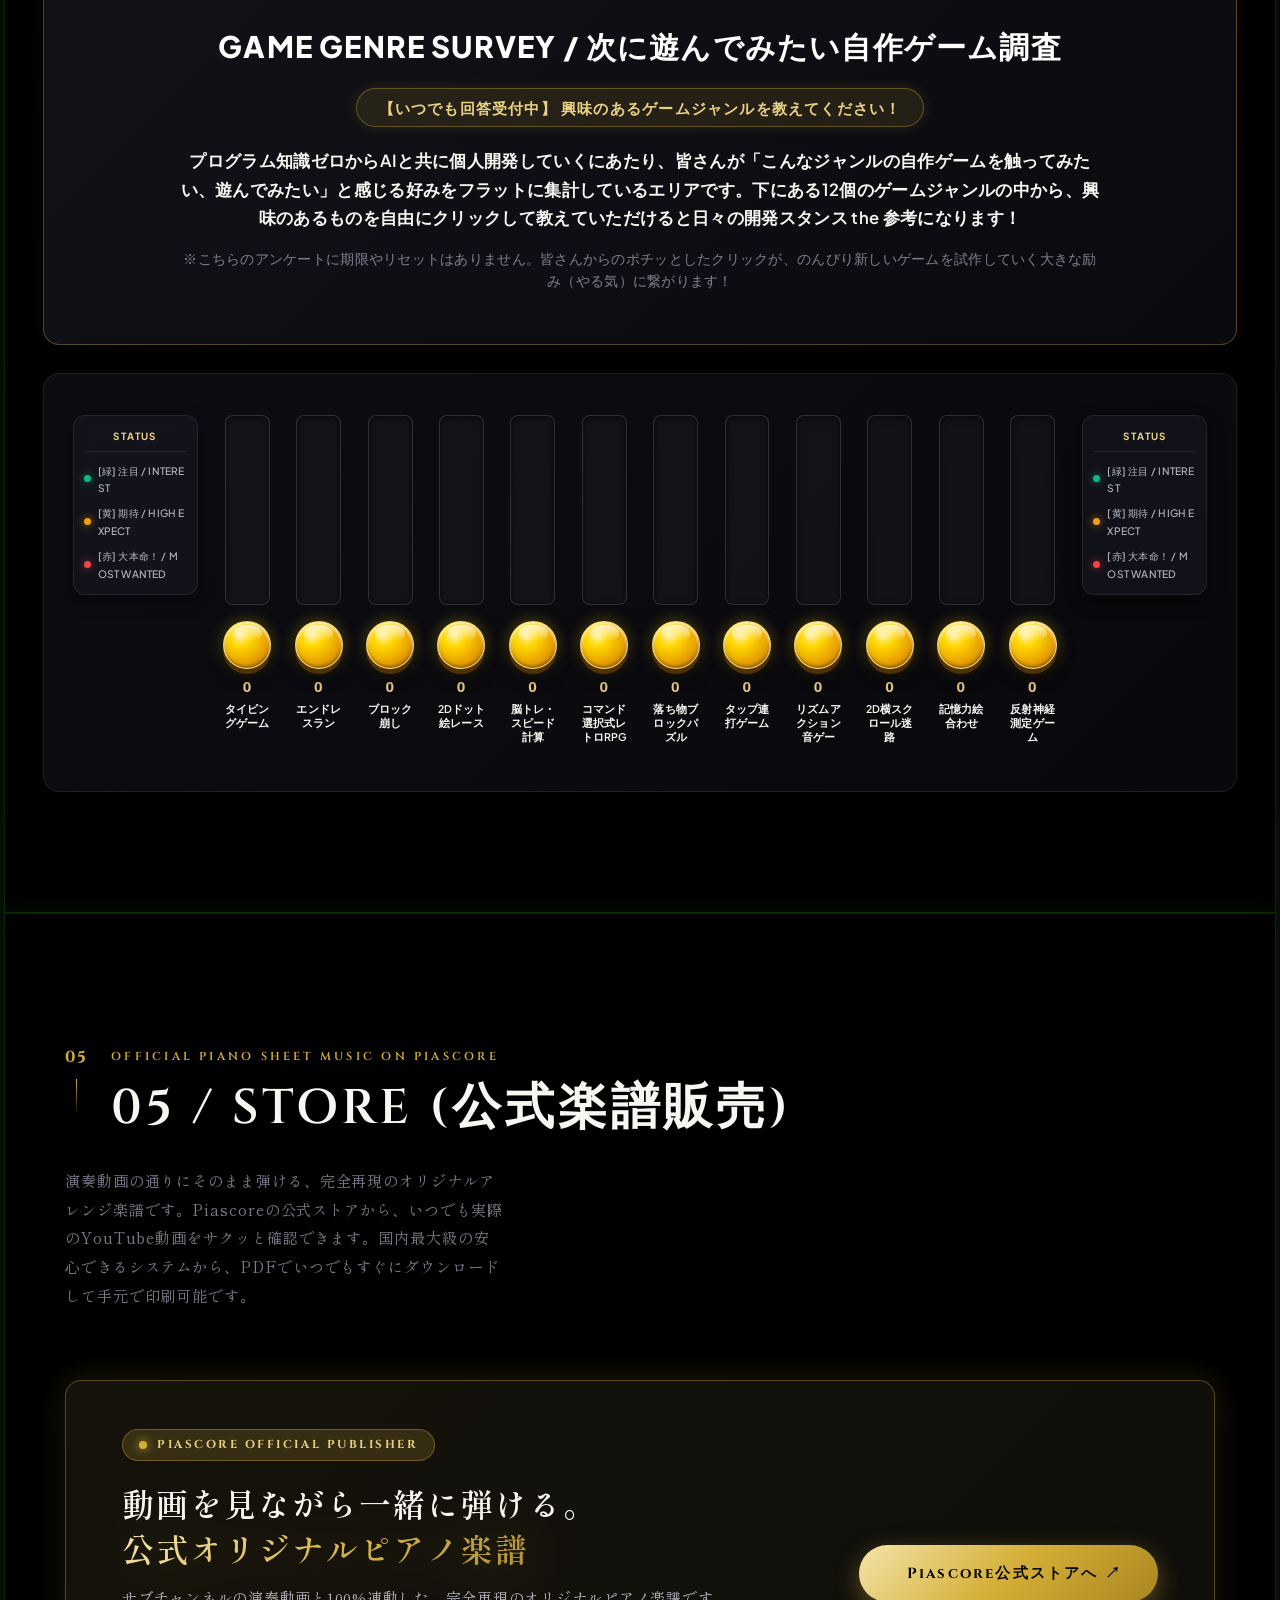
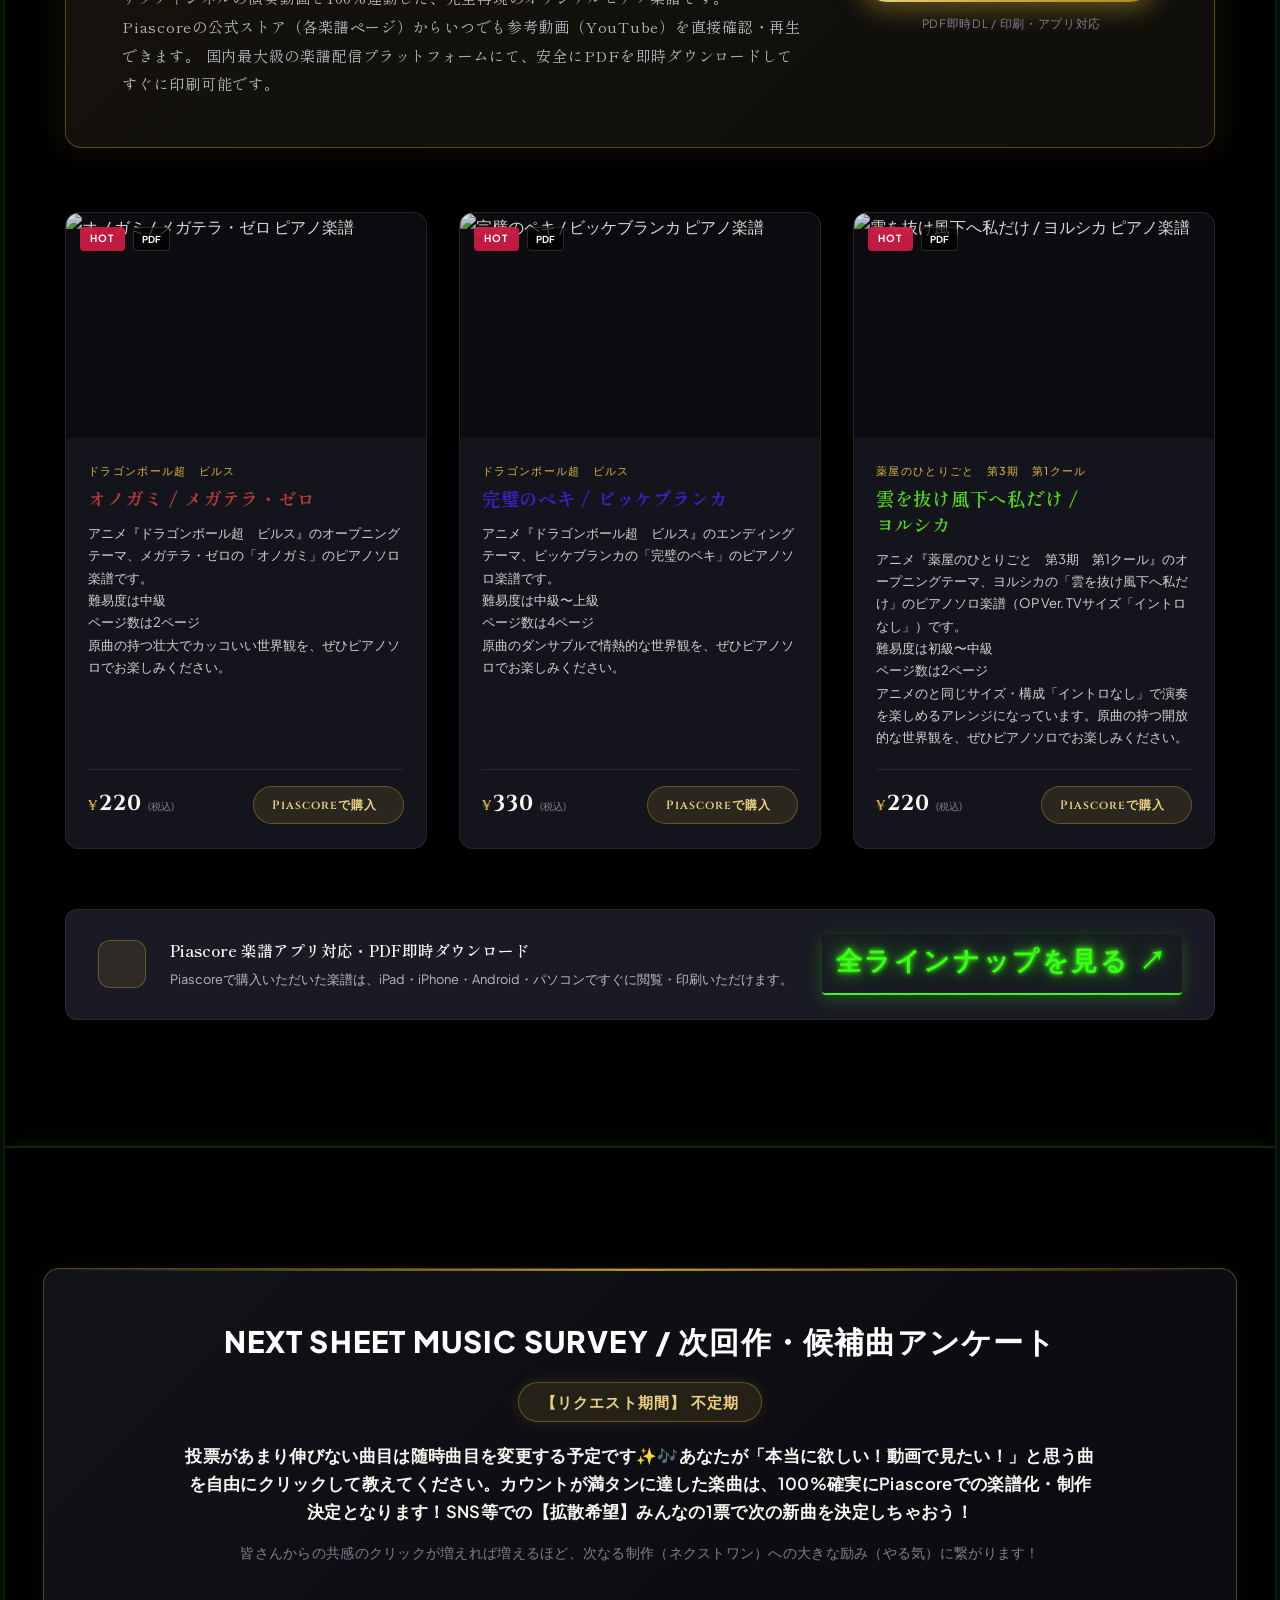
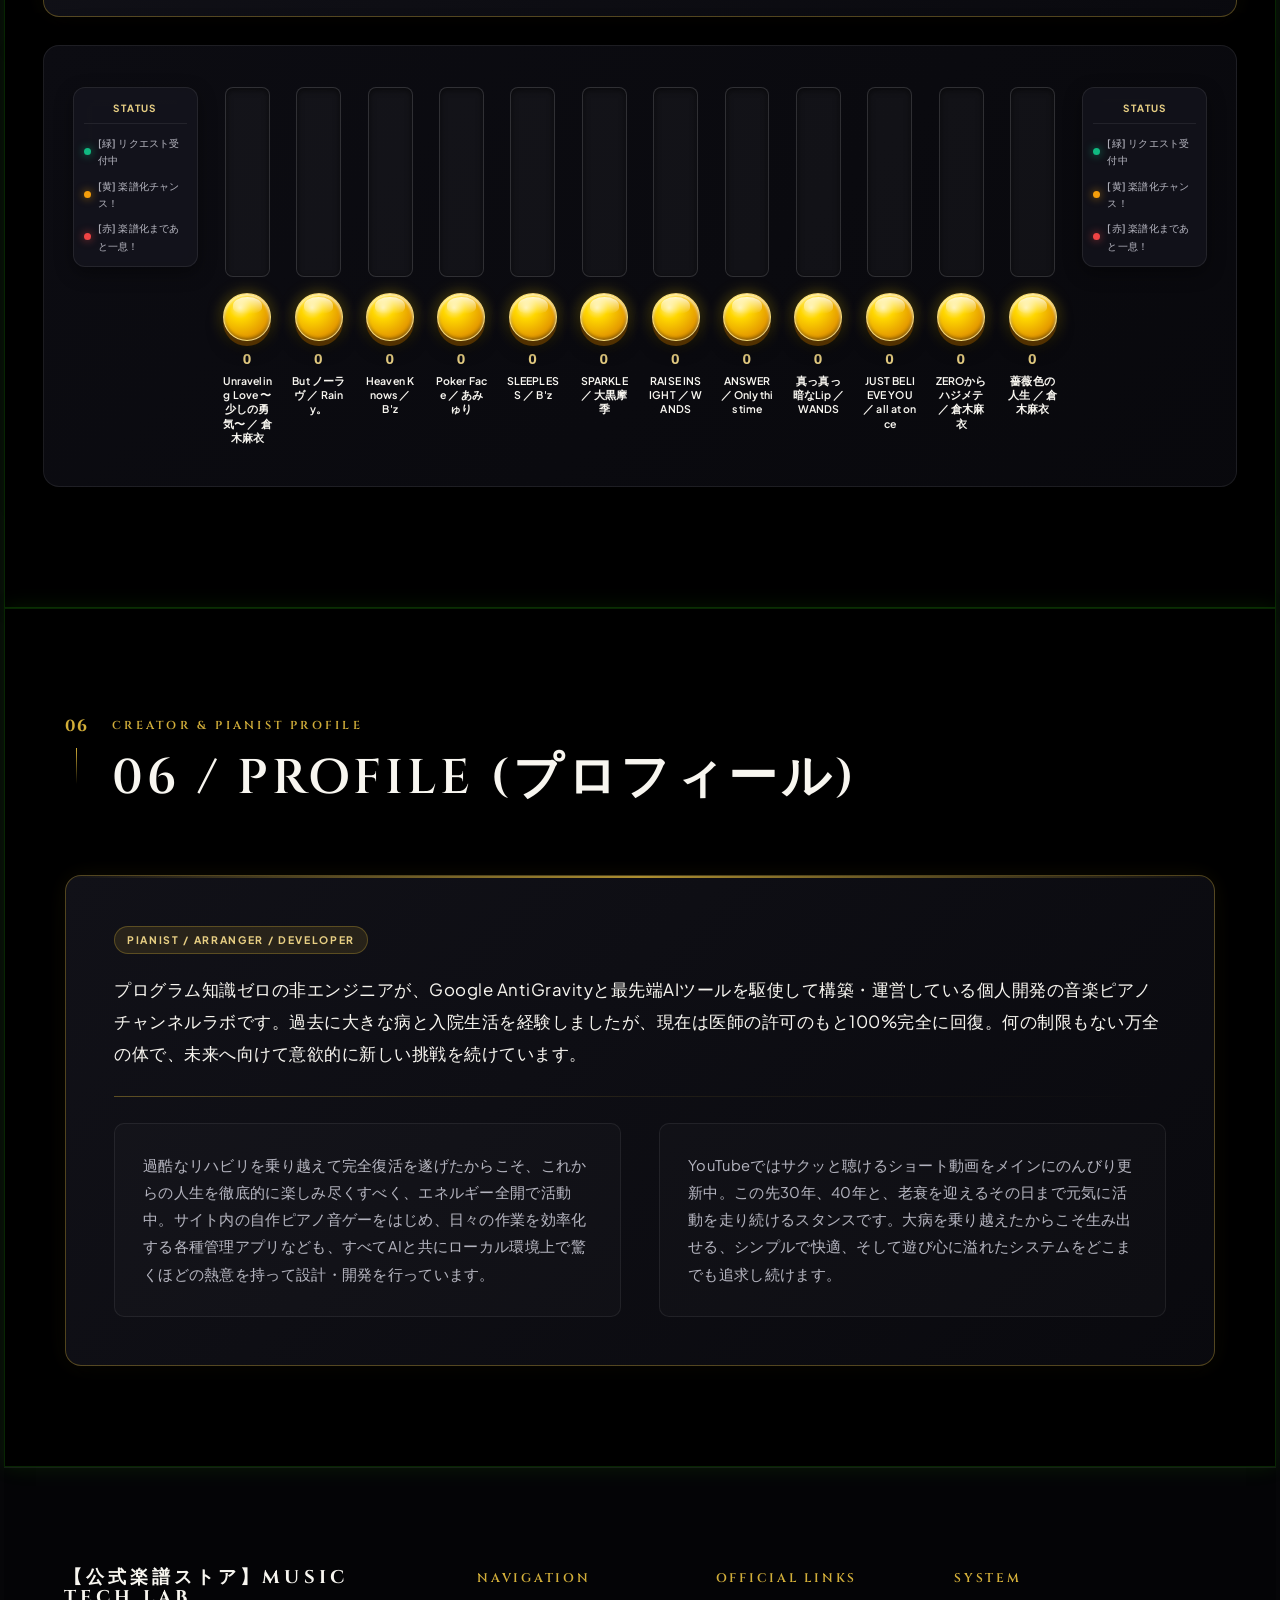
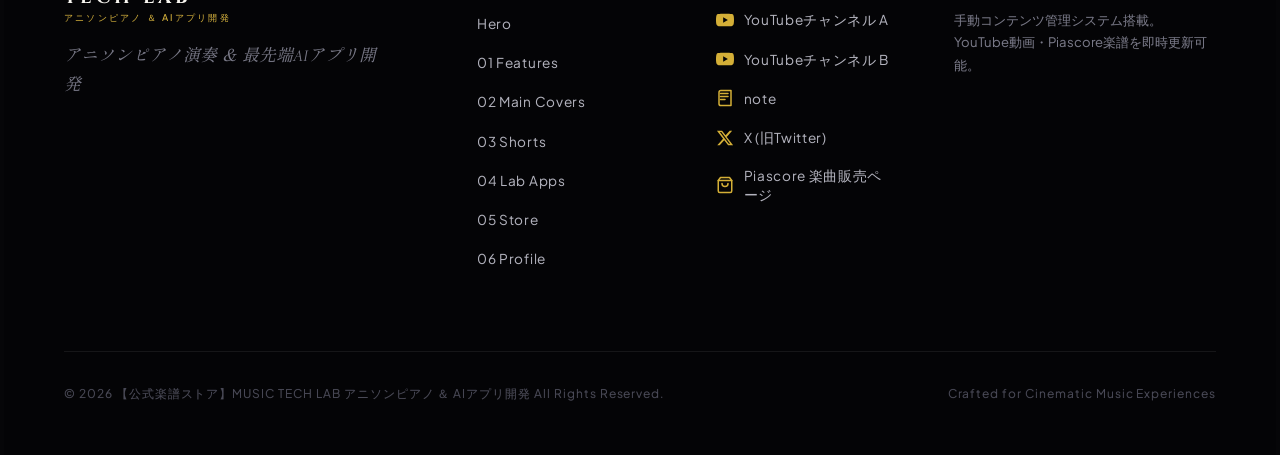
==== commit e5c47842: "feat(server): connect browser save to server.js with status alerts and reliable background auto-sync" ====
--- a/admin.html
+++ b/admin.html
@@ -1877,19 +1877,21 @@
       if (count === 0) return;
 
       const endpoints = [
-        getSyncApiUrl('/api/sync'),
         'http://127.0.0.1:8888/api/sync',
-        'http://localhost:8888/api/sync'
+        'http://localhost:8888/api/sync',
+        getSyncApiUrl('/api/sync')
       ];
       for (const ep of endpoints) {
         try {
-          await fetch(ep, {
+          const res = await fetch(ep, {
             method: 'POST',
             headers: { 'Content-Type': 'application/json' },
             body: JSON.stringify(payload)
           });
-          console.log('[Admin Auto-Export] Successfully written browser data to sync-data.json via', ep);
-          break;
+          if (res.ok) {
+            console.log('[Admin Auto-Export] Successfully written browser data to sync-data.json via', ep);
+            break;
+          }
         } catch (e) {}
       }
     }
@@ -2318,7 +2320,7 @@
       renderAll();
     }
 
-    function saveState() {
+    async function saveState() {
       // 保存前に全ての動画IDとサムネイルを確実にサニタイズ
       state.regularVideos = state.regularVideos.map(v => {
         const cleanId = extractYouTubeId(v.youtubeId || v.id) || v.youtubeId;
@@ -2348,40 +2350,40 @@
 
       // 00 HEADER エリアのテキスト情報の保存
       const headerInfo = {
-        title: getRawVal('headerLogoTitleInput', 'MUSIC TECH LAB'),
-        tag: getRawVal('headerLogoTagInput', '最新アニソン&ゲーム音楽・ピアノCH')
+        title: getRawVal('headerLogoTitleInput', '【公式楽譜ストア】MUSIC TECH LAB'),
+        tag: getRawVal('headerLogoTagInput', 'アニソンピアノ & AIアプリ開発')
       };
 
-      // 00 HERO エリアのテキスト情報の保存（管理パネル入力通り100%素直に保存）
+      // 00 HERO エリアのテキスト情報の保存
       const heroInfo = {
-        title: getRawVal('heroMainTitleInput', '最新アニソン＆ゲーム音楽・ピアノCH 【Music Tech Lab】'),
-        tagline: getRawVal('heroTaglineInput', '88鍵が描き出す、原曲の熱量とシネマティックな音響美学。\n最新アニメ・ゲームの名曲を、初心者から愛好家まで楽しめるハイブリッド仕様でお届けします。'),
-        metaTag: getRawVal('heroMetaTagInput', 'MUSIC TECH LAB / 最新アニソン＆ゲーム音楽・ピアノCH'),
+        title: getRawVal('heroMainTitleInput', '【公式楽譜ストア】　　　　　　　  MUSIC TECH LAB\nアニソンピアノ ＆ 　　　　　　　　　AIアプリ開発'),
+        tagline: getRawVal('heroTaglineInput', 'プログラミングコードを1ミリも書けない状態から、開発の相棒であるGemini（ジェミニ）と何回も相談を重ね、その設計図をGoogle AntiGravity（アンチグラビティ）に打ち込むことで、このWebサイトも4番メニューの自作ゲームもすべて二人三脚で構築しました。4番セクション【04 LAB APPS】にて実際に遊べますので、Windowsパソコンからぜひ気軽に体験してみてください！'),
+        metaTag: getRawVal('heroMetaTagInput', 'OFFICIAL SHEET MUSIC STORE / ANIME & GAME PIANO ARCHIVE'),
         metaSub: getRawVal('heroMetaSubInput', 'ANIME & GAME MUSIC PIANO ARCHIVE'),
         brandPill: getRawVal('heroBrandPillInput', 'OFFICIAL PIANO ARCHIVE'),
         statLabel1: getRawVal('heroStatLabel1Input', 'TOTAL TRACKS'),
-        statTotal: getRawVal('heroStatTotalInput', '130+ Works'),
+        statTotal: getRawVal('heroStatTotalInput', 'EXPANDING TRACKS'),
         statLabel2: getRawVal('heroStatLabel2Input', 'ARRANGEMENTS'),
         statArrangements: getRawVal('heroStatArrangementsInput', 'One-Chorus & Virtuoso'),
-        statLabel3: getRawVal('heroStatLabel3Input', 'AUDIO MASTERS'),
-        statAudio: getRawVal('heroStatAudioInput', 'Lossless High-Res')
+        statLabel3: getRawVal('heroStatLabel3Input', 'POWERED BY ANTIGRAVITY'),
+        statAudio: getRawVal('heroStatAudioInput', 'EXPERIMENTAL GAME')
       };
 
       // 01 FEATURES セクションのテキスト情報の保存
       const featuresInfo = {
-        badge: document.getElementById('featuresSectionBadgeInput')?.value.trim() || 'MULTI-LAYERED VISUAL SPECIFICATIONS',
-        title: document.getElementById('featuresSectionTitleInput')?.value.trim() || '01 / FEATURES (動画のこだわり)',
-        desc: document.getElementById('featuresSectionDescInput')?.value.trim() || '歌える・学べる・弾ける。すべての動画に施された5層のマルチ情報。\n初心者から海外ファンまで、見るだけで演奏が深まる究極の映像仕様。',
+        badge: document.getElementById('featSectionBadgeInput')?.value.trim() || 'MULTI-LAYERED VISUAL SPECIFICATIONS',
+        title: document.getElementById('featSectionTitleInput')?.value.trim() || '01 / FEATURES (動画のこだわり)',
+        desc: document.getElementById('featSectionDescInput')?.value.trim() || '歌える・学べる・弾ける。すべての動画に施された5層のマルチ情報。\n初心者から海外ファンまで、見るだけで演奏が深まる究極の映像仕様。',
         card1Badge: document.getElementById('featCard1BadgeInput')?.value.trim() || 'SING ALONG',
         card1En: document.getElementById('featCard1EnInput')?.value.trim() || 'JAPANESE LYRICS',
         card1Ja: document.getElementById('featCard1JaInput')?.value.trim() || '日本語歌詞',
         card1Desc: document.getElementById('featCard1DescInput')?.value.trim() || '一緒に歌える、原曲のニュアンスや感情がダイレクトに伝わる洗練された日本語歌詞。',
         card1Tag: document.getElementById('featCard1TagInput')?.value.trim() || 'ニュアンスが伝わる',
-        card2Badge: document.getElementById('featCard2BadgeInput')?.value.trim() || 'GLOBAL FANS',
-        card2En: document.getElementById('featCard2EnInput')?.value.trim() || 'ROMAJI / ENGLISH LYRICS',
-        card2Ja: document.getElementById('featCard2JaInput')?.value.trim() || 'アルファベット歌詞',
-        card2Desc: document.getElementById('featCard2DescInput')?.value.trim() || '海外のファンも楽しめる英語・ローマ字歌詞。世界中どこからでも一緒に楽しめます。',
-        card2Tag: document.getElementById('featCard2TagInput')?.value.trim() || '海外ファンも楽しめる',
+        card2Badge: document.getElementById('featCard2BadgeInput')?.value.trim() || 'GLOBAL SINGING',
+        card2En: document.getElementById('featCard2EnInput')?.value.trim() || 'ROMAJI LYRICS',
+        card2Ja: document.getElementById('featCard2JaInput')?.value.trim() || 'ローマ字歌詞',
+        card2Desc: document.getElementById('featCard2DescInput')?.value.trim() || '日本語が読めない海外ファンや初心者でも、原曲の発音通りに美しく歌えるアルファベット表記。',
+        card2Tag: document.getElementById('featCard2TagInput')?.value.trim() || '海外ファン対応',
         card3Badge: document.getElementById('featCard3BadgeInput')?.value.trim() || 'EASY TO PLAY',
         card3En: document.getElementById('featCard3EnInput')?.value.trim() || 'DO-RE-MI NOTATION',
         card3Ja: document.getElementById('featCard3JaInput')?.value.trim() || 'ドレミ音階',
@@ -2399,52 +2401,53 @@
         card5Tag: document.getElementById('featCard5TagInput')?.value.trim() || '動画を見ながら練習できる',
         bannerPill: document.getElementById('featBannerPillInput')?.value.trim() || '5-IN-1 MULTI-SPECIFICATION',
         bannerTitle: document.getElementById('featBannerTitleInput')?.value.trim() || '観る・歌う・弾ける。',
-        bannerHighlight: document.getElementById('featBannerHighlightInput')?.value.trim() || 'すべての動画が「練習＆鑑賞」のマルチ仕様。',
+        bannerHighlight: document.getElementById('featBannerHighlightInput')?.value.trim() || 'すべての動画が「練習兼・鑑賞」のマルチ仕様。',
         bannerDesc: document.getElementById('featBannerDescInput')?.value.trim() || 'ピアノの演奏映像に、日本語歌詞・アルファベット歌詞・ドレミ・CDE・右手五線譜の5つの情報レイヤーを美しく統合。\nただ聴くだけでなく、弾きたい曲を自分のペースでマスターできる映像体験をお届けします。'
       };
 
-      // 02 MAIN COVERS テキスト情報の保存
-      const regInputVal = document.getElementById('regYoutubeUrlInput')?.value.trim();
+      // 02 MAIN COVERS セクションのテキスト情報の保存
+      const popRegYtInput = document.getElementById('regYoutubeUrlInput')?.value.trim();
       const regularInfo = {
         badge: document.getElementById('regSectionBadgeInput')?.value.trim() || 'FULL HARMONIC ARRANGEMENTS',
         title: document.getElementById('regSectionTitleInput')?.value.trim() || '02 / MAIN COVERS (ワンコーラス)',
-        youtubeUrl: regInputVal || '',
-        desc: document.getElementById('regSectionDescInput')?.value.trim() || 'じっくり聴かせる、原曲の魅力を凝縮したワンコーラス演奏。\nMelodic Depth & Dynamic Range — ピアノならではの豊かな響きを味わうメイン動画。'
+        youtubeUrl: (popRegYtInput && popRegYtInput !== 'https://youtube.com') ? popRegYtInput : '',
+        desc: document.getElementById('regSectionDescInput')?.value.trim() || 'YouTubeのチャンネルには「2週間に1回更新」と書いてはいますが、なんだかんだと忙しいため、実際はのんきに、気楽に、不定期で動画を投稿しています。サクッと楽しめるワンコーラス演奏をメインに、自分のペースでのんびりと更新を続けていきますので、どうぞ気楽にお楽しみください🥳🥳'
       };
 
-      // 03 SHORTS テキスト情報の保存
-      const shtInputVal = document.getElementById('shtYoutubeUrlInput')?.value.trim();
+      // 03 SHORTS セクションのテキスト情報の保存
+      const popShtYtInput = document.getElementById('shortsYoutubeUrlInput')?.value.trim();
       const shortsInfo = {
-        badge: document.getElementById('shtSectionBadgeInput')?.value.trim() || 'CHORUS HIGHLIGHTS IN 60s',
-        title: document.getElementById('shtSectionTitleInput')?.value.trim() || '03 / SHORTS (サビだけ弾いてみた)',
-        youtubeUrl: shtInputVal || '',
-        desc: document.getElementById('shtSectionDescInput')?.value.trim() || 'サビの爆発力を1分に凝縮した、疾走感あるショート動画。\nInstant Climax & Finger Speed — スマホに最適化された縦長ショート演奏。'
+        badge: document.getElementById('shortsSectionBadgeInput')?.value.trim() || '10-30s SHORT COVERS',
+        title: document.getElementById('shortsSectionTitleInput')?.value.trim() || '03/CHORUS SHORTS(サビだけ演奏)',
+        youtubeUrl: (popShtYtInput && popShtYtInput !== 'https://youtube.com') ? popShtYtInput : '',
+        desc: document.getElementById('shortsSectionDescInput')?.value.trim() || '10秒〜30秒でサビだけを気軽に聴ける、縦型ショート動画のエリアです。'
       };
 
       // 04 LAB APPS セクションのテキスト情報の保存
       const labInfo = {
-        badge: document.getElementById('labSectionBadgeInput')?.value.trim() || 'POWERED BY GOOGLE ANTIGRAVITY & AI',
-        title: document.getElementById('labSectionTitleInput')?.value.trim() || '04 / LAB APPS (開発アプリ)',
-        desc: document.getElementById('labSectionDescInput')?.value.trim() || 'Google Antigravity × AIが加速させる、次世代の音楽テクノロジー開発。\nこのWebサイトをはじめ、動画制作を革新するすべてのツールをAntigravity環境上で最速開発。',
-        heroBadge: document.getElementById('labHeroBadgeInput')?.value.trim() || 'NEXT-GEN DEVELOPMENT PIPELINE',
-        heroTitle: document.getElementById('labHeroTitleInput')?.value.trim() || 'すべては、',
-        heroHighlight: document.getElementById('labHeroHighlightInput')?.value.trim() || 'Google Antigravity × 最先端AI と共に。',
-        heroSubtitle: document.getElementById('labHeroSubtitleInput')?.value.trim() || '圧倒的なスピードで生み出される音楽プロダクト群。',
-        heroDesc: document.getElementById('labHeroDescInput')?.value.trim() || '当チャンネル「Music Tech Lab」のWebサイト自体はもちろん、動画内で活用しているビジュアライザーや歌詞同期アプリなど、すべてのプロダクトをGoogleが誇る次世代AI開発プラットフォーム「Google Antigravity」を活用して爆速構築しています。音楽と最先端テクノロジーの融合が、かつてない表現体験を切り拓きます。',
-        heroStat1Num: document.getElementById('labHeroStat1NumInput')?.value.trim() || 'AI-Native',
-        heroStat1Label: document.getElementById('labHeroStat1LabelInput')?.value.trim() || 'Google Antigravity Driven',
-        heroStat2Num: document.getElementById('labHeroStat2NumInput')?.value.trim() || 'Ultra Fast',
-        heroStat2Label: document.getElementById('labHeroStat2LabelInput')?.value.trim() || 'Rapid Iteration & Deploy',
-        heroStat3Num: document.getElementById('labHeroStat3NumInput')?.value.trim() || 'In The Lab',
-        heroStat3Label: document.getElementById('labHeroStat3LabelInput')?.value.trim() || 'Multiple AI Tools Under Dev',
-        card1Badge: document.getElementById('labCard1BadgeInput')?.value.trim() || 'VISUAL EFFECT TOOL',
-        card1En: document.getElementById('labCard1EnInput')?.value.trim() || 'Audio Visualizer',
-        card1Ja: document.getElementById('labCard1JaInput')?.value.trim() || 'オーディオビジュアライザー',
-        card1Status: document.getElementById('labCard1StatusInput')?.value.trim() || 'Active in Production',
-        card1Tag1: document.getElementById('labCard1Tag1Input')?.value.trim() || 'WebGL / Canvas',
-        card1Tag2: document.getElementById('labCard1Tag2Input')?.value.trim() || 'Realtime FFT',
-        card1Tag3: document.getElementById('labCard1Tag3Input')?.value.trim() || 'Antigravity Built',
-        card1Desc: document.getElementById('labCard1DescInput')?.value.trim() || '音楽の周波数波形や響きを美しくリアルタイム可視化するエフェクトツール。音の強弱に呼応するシネマティックな光彩パーティクルが、演奏動画の没入感を極限まで高めます。',
+        badge: document.getElementById('labSectionBadgeInput')?.value.trim() || 'ANTIGRAVITY APPS',
+        title: document.getElementById('labSectionTitleInput')?.value.trim() || '04/LAB APPS(自作ゲーム＆アプリ)',
+        desc: document.getElementById('labSectionDescInput')?.value.trim() || 'プログラム知識ゼロからAntiGravityとAIで構築。自作のピアノ音ゲーや、各種管理ツールなどの個人開発エリアです。',
+        heroBadge: document.getElementById('labHeroBadgeInput')?.value.trim() || 'INDIE APP WORKSHOP',
+        heroTitle: document.getElementById('labHeroTitleInput')?.value.trim() || '非エンジニアが',
+        heroHighlight: document.getElementById('labHeroHighlightInput')?.value.trim() || 'Gemini × AntiGravity で構築する',
+        heroSubtitle: document.getElementById('labHeroSubtitleInput')?.value.trim() || '自作のWebアプリ ＆ ゲーム開発ログ',
+        heroDesc: document.getElementById('labHeroDescInput')?.value.trim() || 'プログラム知識ゼロからツールを駆使して構築。中央に埋め込んだピアノ音ゲーをはじめ、日々の作業を効率化する各種管理アプリなどの制作物を公開しているエリアです。',
+        heroStat1Num: document.getElementById('labHeroStat1NumInput')?.value.trim() || '完全自作',
+        heroStat1Label: document.getElementById('labHeroStat1LabelInput')?.value.trim() || 'AntiGravity Powered',
+        heroStat2Num: document.getElementById('labHeroStat2NumInput')?.value.trim() || '知識ゼロから',
+        heroStat2Label: document.getElementById('labHeroStat2LabelInput')?.value.trim() || 'No-Code Development',
+        heroStat3Num: document.getElementById('labHeroStat3NumInput')?.value.trim() || '随時開発中',
+        heroStat3Label: document.getElementById('labHeroStat3LabelInput')?.value.trim() || 'Active Projects',
+        card1Badge: document.getElementById('labCard1BadgeInput')?.value.trim() || 'HTML5 GAMES',
+        card1En: document.getElementById('labCard1EnInput')?.value.trim() || 'LAB APPS STORAGE',
+        card1Ja: document.getElementById('labCard1JaInput')?.value.trim() || 'ラボ開発アプリ・保管庫',
+        card1Status: document.getElementById('labCard1StatusInput')?.value.trim() || '● Active in Testing',
+        card1Tag1: document.getElementById('labCard1Tag1Input')?.value.trim() || 'HTML5 GAMES',
+        card1Tag2: document.getElementById('labCard1Tag2Input')?.value.trim() || 'PLUG & PLAY',
+        card1Tag3: document.getElementById('labCard1Tag3Input')?.value.trim() || 'AI EMPOWERED',
+        card1Desc: document.getElementById('labCard1DescInput')?.value.trim() || '現在は中央に自作のゲームをフル画面で稼働させています。このエリアの埋め込みアプリは固定ではなく、日々の制作進捗や気分に合わせて、自作の別ゲームや実用的な各種管理ツールなどへ不定期にちょこちょこと入れ替え・更新を行っていく実験室（ラボ）スペースです。',
+        card1GamePath: document.getElementById('labCard1GamePathInput')?.value.trim() || 'games/index.html',
         card2Badge: document.getElementById('labCard2BadgeInput')?.value.trim() || 'KARAOKE SYNC SYSTEM',
         card2En: document.getElementById('labCard2EnInput')?.value.trim() || 'Lrc Sync App',
         card2Ja: document.getElementById('labCard2JaInput')?.value.trim() || '同期型カラオケ歌詞アプリ',
@@ -2453,6 +2456,7 @@
         card2Tag2: document.getElementById('labCard2Tag2Input')?.value.trim() || 'Smooth Color Flow',
         card2Tag3: document.getElementById('labCard2Tag3Input')?.value.trim() || 'Antigravity Built',
         card2Desc: document.getElementById('labCard2DescInput')?.value.trim() || 'スペースキーを曲に合わせてトントンと叩くだけで歌詞のタイムスタンプを直感的に記憶。カラオケのように歌詞の色が滑らかに変化する動画用テロップを即座に出力する次世代システム。',
+        card2GamePath: document.getElementById('labCard2GamePathInput')?.value.trim() || '',
         card3Badge: document.getElementById('labCard3BadgeInput')?.value.trim() || 'REACTIVE 2D/3D ANIMATION',
         card3En: document.getElementById('labCard3EnInput')?.value.trim() || 'Sonic Avatars',
         card3Ja: document.getElementById('labCard3JaInput')?.value.trim() || '音波連動キャラクター',
@@ -2461,6 +2465,7 @@
         card3Tag2: document.getElementById('labCard3Tag2Input')?.value.trim() || 'Animal Avatars',
         card3Tag3: document.getElementById('labCard3Tag3Input')?.value.trim() || 'Antigravity Built',
         card3Desc: document.getElementById('labCard3DescInput')?.value.trim() || '音楽のビートやアタック音に合わせて、リアルタイムにリズミカルに踊り出す犬、猫、ウサギなどの愛らしい動物キャラクター群。動画画面を賑やかに彩るインタラクティブ演出。',
+        card3GamePath: document.getElementById('labCard3GamePathInput')?.value.trim() || '',
         card4Badge: document.getElementById('labCard4BadgeInput')?.value.trim() || 'FUTURE ECOSYSTEM',
         card4En: document.getElementById('labCard4EnInput')?.value.trim() || 'Music AI Ecosystem',
         card4Ja: document.getElementById('labCard4JaInput')?.value.trim() || '次世代音楽AIツール群',
@@ -2473,20 +2478,20 @@
 
       // 05 STORE テキスト情報の保存
       const storeInfo = {
-        sectionDesc: document.getElementById('storeSectionDescInput')?.value.trim() || '動画で使用しているオリジナルピアノ楽譜をPiascore（ピアスコア）にて好評配信中。\n購入後すぐにPDFでダウンロード＆印刷可能です。',
+        sectionDesc: document.getElementById('storeSectionDescInput')?.value.trim() || '演奏動画の通りにそのまま弾ける、完全再現のオリジナルアレンジ楽譜です。Piascoreの公式ストアから、いつでも実際のYouTube動画をサクッと確認できます。国内最大級の安心できるシステムから、PDFでいつでもすぐにダウンロードして手元で印刷可能です。',
         bannerTitle: document.getElementById('storeBannerTitleInput')?.value.trim() || '動画を見ながら一緒に弾ける。',
-        bannerHighlight: document.getElementById('storeBannerHighlightInput')?.value.trim() || '公式オリジナルピアノ楽譜。',
-        bannerDesc: document.getElementById('storeBannerDescInput')?.value.trim() || '当チャンネルの動画内で演奏しているアレンジをそのまま完全再現したオリジナルピアノ楽譜です。国内最大級の楽譜配信プラットフォーム「Piascore」にて安全に即時ダウンロードいただけます。',
-        publisherUrl: document.getElementById('storePublisherUrlInput')?.value.trim() || '',
-        guideDesc: document.getElementById('storeGuideDescInput')?.value.trim() || 'Piascoreで購入いただいた楽譜は、iPad・iPhone・Android・パソコンですぐに閲覧・印刷いただけます。Piascoreアプリの自動譜めくり機能や書き込み機能にも完全対応しています。'
+        bannerHighlight: document.getElementById('storeBannerHighlightInput')?.value.trim() || '公式オリジナルピアノ楽譜',
+        bannerDesc: document.getElementById('storeBannerDescInput')?.value.trim() || 'サブチャンネルの演奏動画と100%連動した、完全再現のオリジナルピアノ楽譜です。\nPiascoreの公式ストア（各楽譜ページ）からいつでも参考動画（YouTube）を直接確認・再生できます。\n国内最大級の楽譜配信プラットフォームにて、安全にPDFを即時ダウンロードしてすぐに印刷可能です。',
+        publisherUrl: document.getElementById('storePublisherUrlInput')?.value.trim() || 'https://store.piascore.com/publishers/10366',
+        guideDesc: document.getElementById('storeGuideDescInput')?.value.trim() || 'Piascoreで購入いただいた楽譜は、iPad・iPhone・Android・パソコンですぐに閲覧・印刷いただけます。'
       };
 
       // 06 FOOTER エリアのテキスト情報の保存
       const footerInfo = {
-        title: document.getElementById('footerChannelTitleInput')?.value.trim() || 'MUSIC TECH LAB',
-        logoTag: document.getElementById('footerLogoTagInput')?.value.trim() || '最新アニソン&ゲーム音楽・ピアノCH',
-        motto: document.getElementById('footerMottoInput')?.value.trim() || 'Latest Anime & Game Music Meets Modern Piano Resonance.',
-        copyright: document.getElementById('footerCopyrightInput')?.value.trim() || '© 2025 MUSIC TECH LAB 【最新アニソン&ゲーム音楽・ピアノCH】. All Rights Reserved.',
+        title: document.getElementById('footerChannelTitleInput')?.value.trim() || '【公式楽譜ストア】MUSIC TECH LAB',
+        logoTag: document.getElementById('footerLogoTagInput')?.value.trim() || 'アニソンピアノ ＆ AIアプリ開発',
+        motto: document.getElementById('footerMottoInput')?.value.trim() || 'アニソンピアノ演奏 ＆ 最先端AIアプリ開発',
+        copyright: document.getElementById('footerCopyrightInput')?.value.trim() || '© 2026 【公式楽譜ストア】MUSIC TECH LAB アニソンピアノ ＆ AIアプリ開発 All Rights Reserved.',
         designedBy: document.getElementById('footerDesignedByInput')?.value.trim() || 'Crafted for Cinematic Music Experiences'
       };
 
@@ -2503,7 +2508,14 @@
       state.sheets = state.sheets.map(s => ({ ...s, titleColor: s.titleColor || '#ffffff' }));
       localStorage.setItem('piano_cinema_custom_sheets', JSON.stringify(state.sheets));
 
-      // リアルタイム完全同期パッチ（ポート8888へ即時送信）
+      const statusMsg = document.getElementById('saveStatusMsg');
+      const dot = document.querySelector('.save-status-text .status-dot');
+      if (statusMsg) {
+        statusMsg.textContent = '🔄 サーバーへ保存中...';
+        statusMsg.style.color = '#d4af37';
+      }
+
+      // 全最新データを集約した同期ペイロード
       const syncPayload = {
         piano_cinema_custom_header_info: headerInfo,
         piano_cinema_custom_hero_info: heroInfo,
@@ -2518,30 +2530,65 @@
         piano_cinema_custom_sheets: state.sheets
       };
 
-      const sendSyncPayload = async () => {
-        const endpoints = [
-          getSyncApiUrl('/api/sync'),
-          'http://127.0.0.1:8888/api/sync',
-          'http://localhost:8888/api/sync'
-        ];
-        for (const ep of endpoints) {
-          try {
-            const res = await fetch(ep, {
-              method: 'POST',
-              headers: { 'Content-Type': 'application/json' },
-              body: JSON.stringify(syncPayload)
-            });
-            if (res.ok) {
-              console.log('[Admin Sync] Server port 8888 synced successfully via', ep, 'at:', new Date().toLocaleTimeString());
-              break;
-            }
-          } catch (e) {}
+      for (let i = 0; i < localStorage.length; i++) {
+        const k = localStorage.key(i);
+        if (k && !syncPayload[k]) {
+          if (k.startsWith('piano_cinema_') || k.startsWith('piano_device_lock_')) {
+            const rawVal = localStorage.getItem(k);
+            try { syncPayload[k] = JSON.parse(rawVal); } catch(e) { syncPayload[k] = rawVal; }
+          }
         }
-      };
-      sendSyncPayload();
-
-      document.getElementById('saveStatusMsg').textContent = '✅ 保存完了：表側サイトに即時反映されました！ (' + new Date().toLocaleTimeString() + ')';
-      showToast('サイトを更新しました！表側サイトで最新データが確認できます。');
+      }
+
+      const endpoints = [
+        'http://127.0.0.1:8888/api/sync',
+        'http://localhost:8888/api/sync',
+        getSyncApiUrl('/api/sync')
+      ];
+
+      let isSaved = false;
+      for (const ep of endpoints) {
+        try {
+          const controller = typeof AbortController !== 'undefined' ? new AbortController() : null;
+          const timer = controller ? setTimeout(() => controller.abort(), 3000) : null;
+          const res = await fetch(ep, {
+            method: 'POST',
+            headers: { 'Content-Type': 'application/json' },
+            body: JSON.stringify(syncPayload),
+            ...(controller ? { signal: controller.signal } : {})
+          });
+          if (timer) clearTimeout(timer);
+          if (res.ok) {
+            isSaved = true;
+            console.log('[Admin Sync] Server port 8888 synced successfully via', ep);
+            break;
+          }
+        } catch (e) {}
+      }
+
+      if (isSaved) {
+        if (statusMsg) {
+          statusMsg.textContent = 'PC内のファイル（sync-data.json）へ保存完了！';
+          statusMsg.style.color = '#41c9b4';
+          statusMsg.style.fontWeight = 'bold';
+        }
+        if (dot) {
+          dot.style.background = '#41c9b4';
+          dot.style.boxShadow = '0 0 10px #41c9b4';
+        }
+        showToast('PC内のファイル（sync-data.json）へ保存完了！', 'success');
+      } else {
+        if (statusMsg) {
+          statusMsg.textContent = '保存失敗：サーバーが停止しています';
+          statusMsg.style.color = '#ff4d4d';
+          statusMsg.style.fontWeight = 'bold';
+        }
+        if (dot) {
+          dot.style.background = '#ff4d4d';
+          dot.style.boxShadow = '0 0 10px #ff4d4d';
+        }
+        showToast('保存失敗：サーバーが停止しています', 'error');
+      }
     }
 
     function resetToDefault() {
@@ -2976,10 +3023,21 @@
 
     // Toast Utility
     let toastTimeout = null;
-    function showToast(msg) {
+    function showToast(msg, type = 'info') {
       const toast = document.getElementById('adminToast');
       const text = document.getElementById('toastText');
+      if (!toast || !text) return;
       text.textContent = msg;
+      if (type === 'error') {
+        toast.style.borderColor = '#ff4d4d';
+        toast.style.boxShadow = '0 8px 30px rgba(255, 77, 77, 0.35)';
+      } else if (type === 'success') {
+        toast.style.borderColor = '#41c9b4';
+        toast.style.boxShadow = '0 8px 30px rgba(65, 201, 180, 0.35)';
+      } else {
+        toast.style.borderColor = 'var(--gold-primary)';
+        toast.style.boxShadow = '0 8px 30px rgba(212, 175, 55, 0.35)';
+      }
       toast.classList.add('is-active');
       clearTimeout(toastTimeout);
       toastTimeout = setTimeout(() => {
